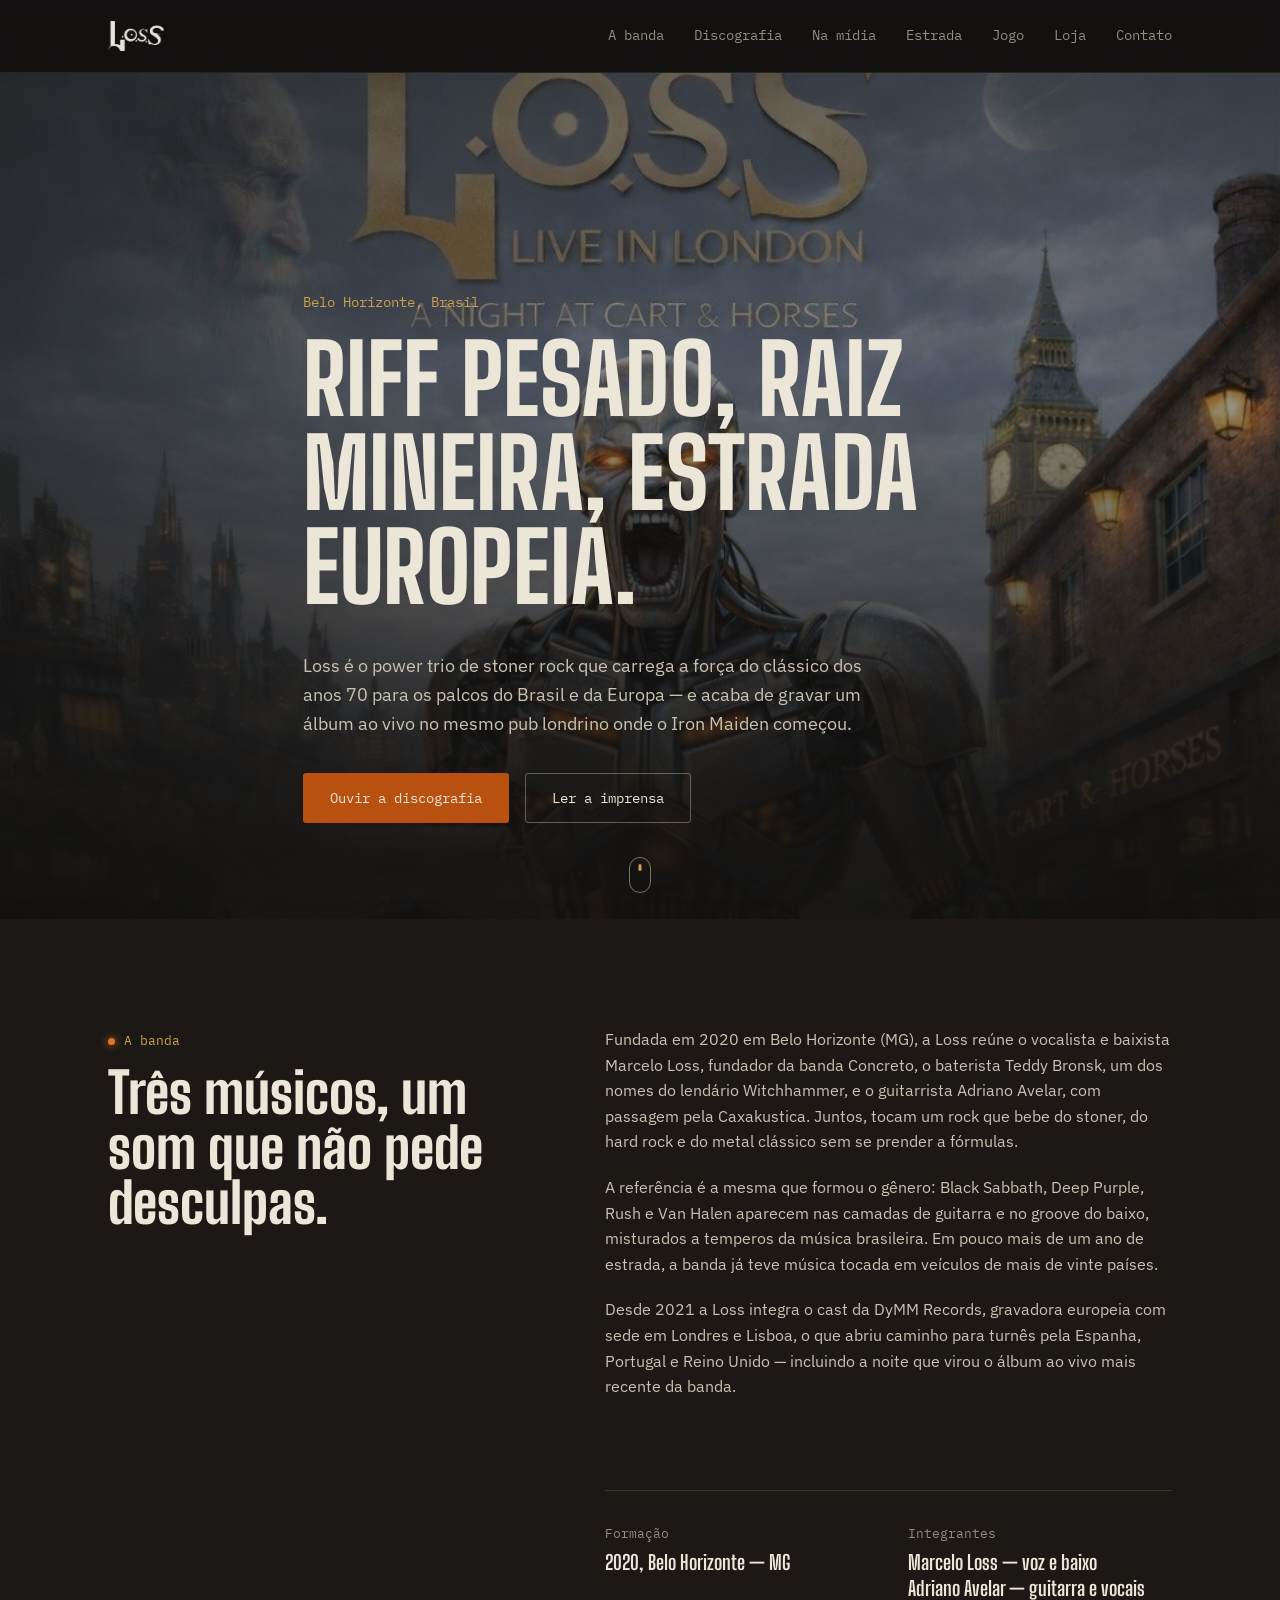
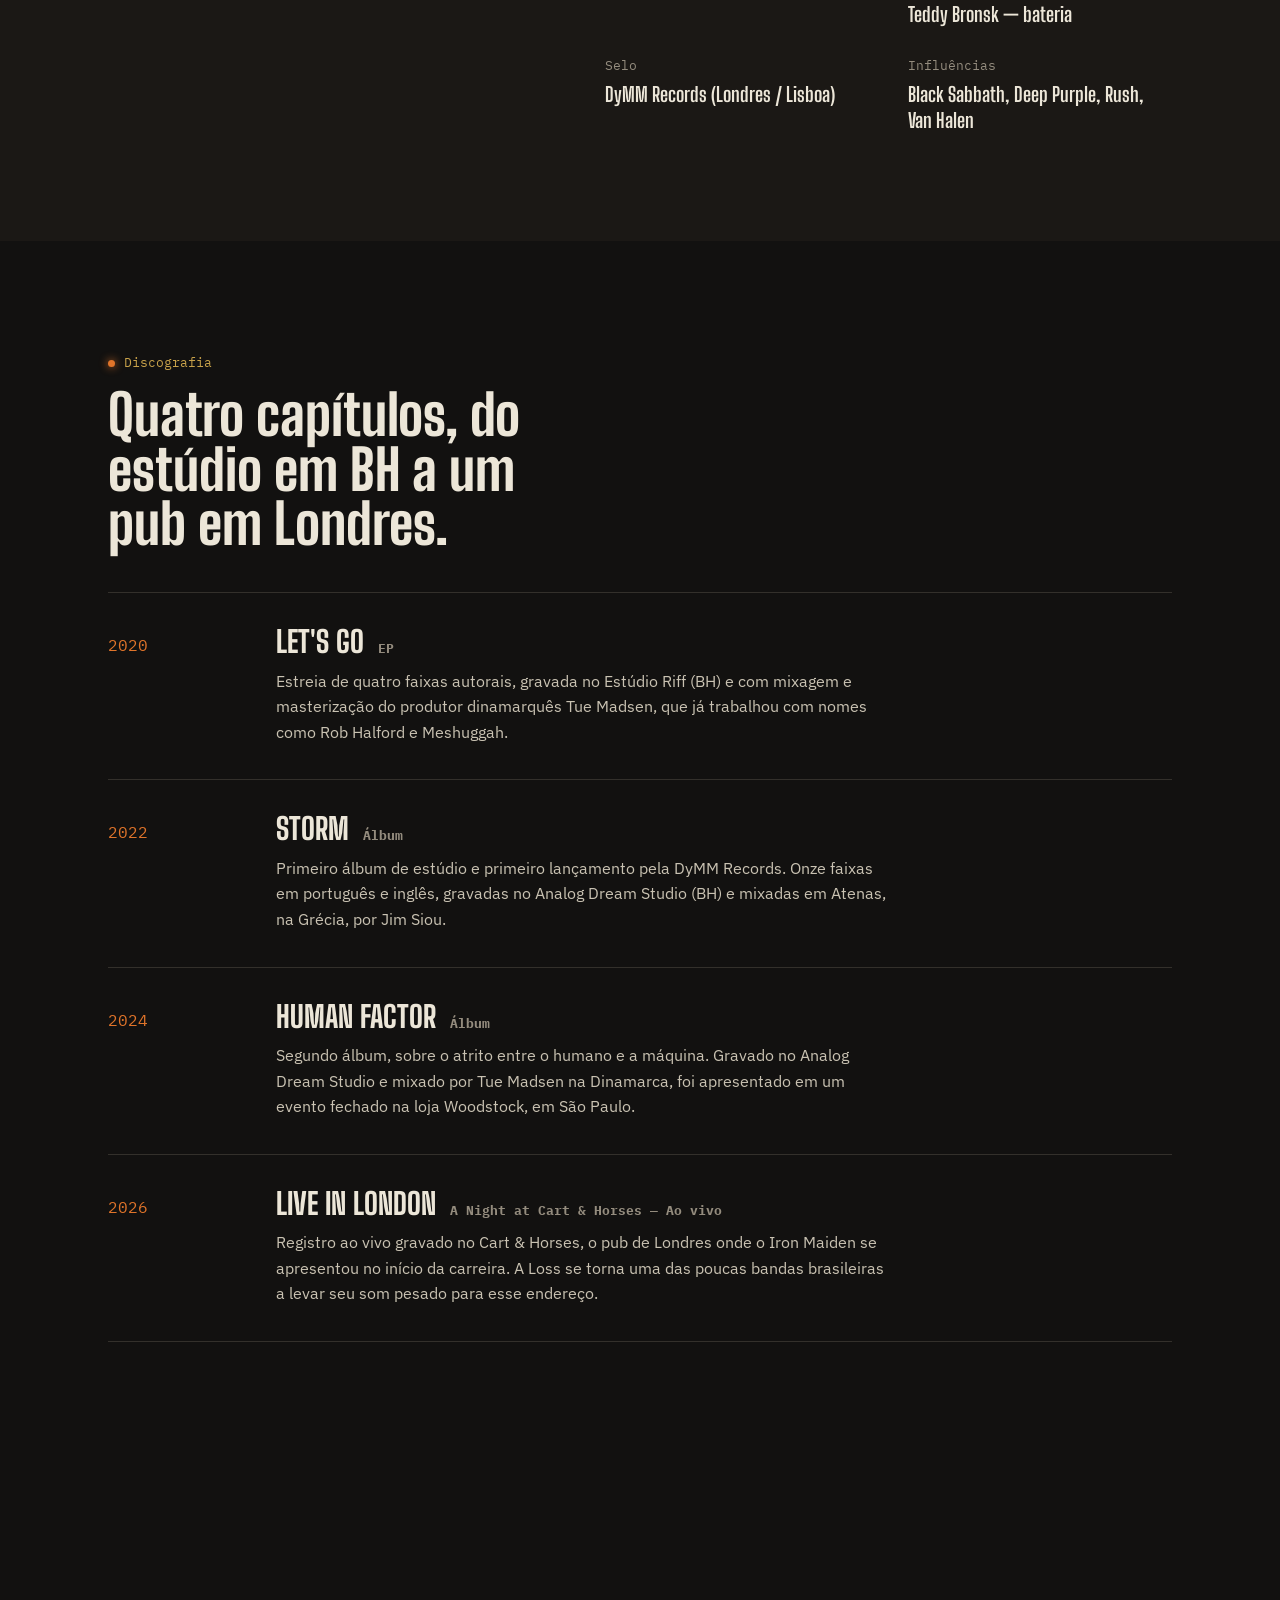
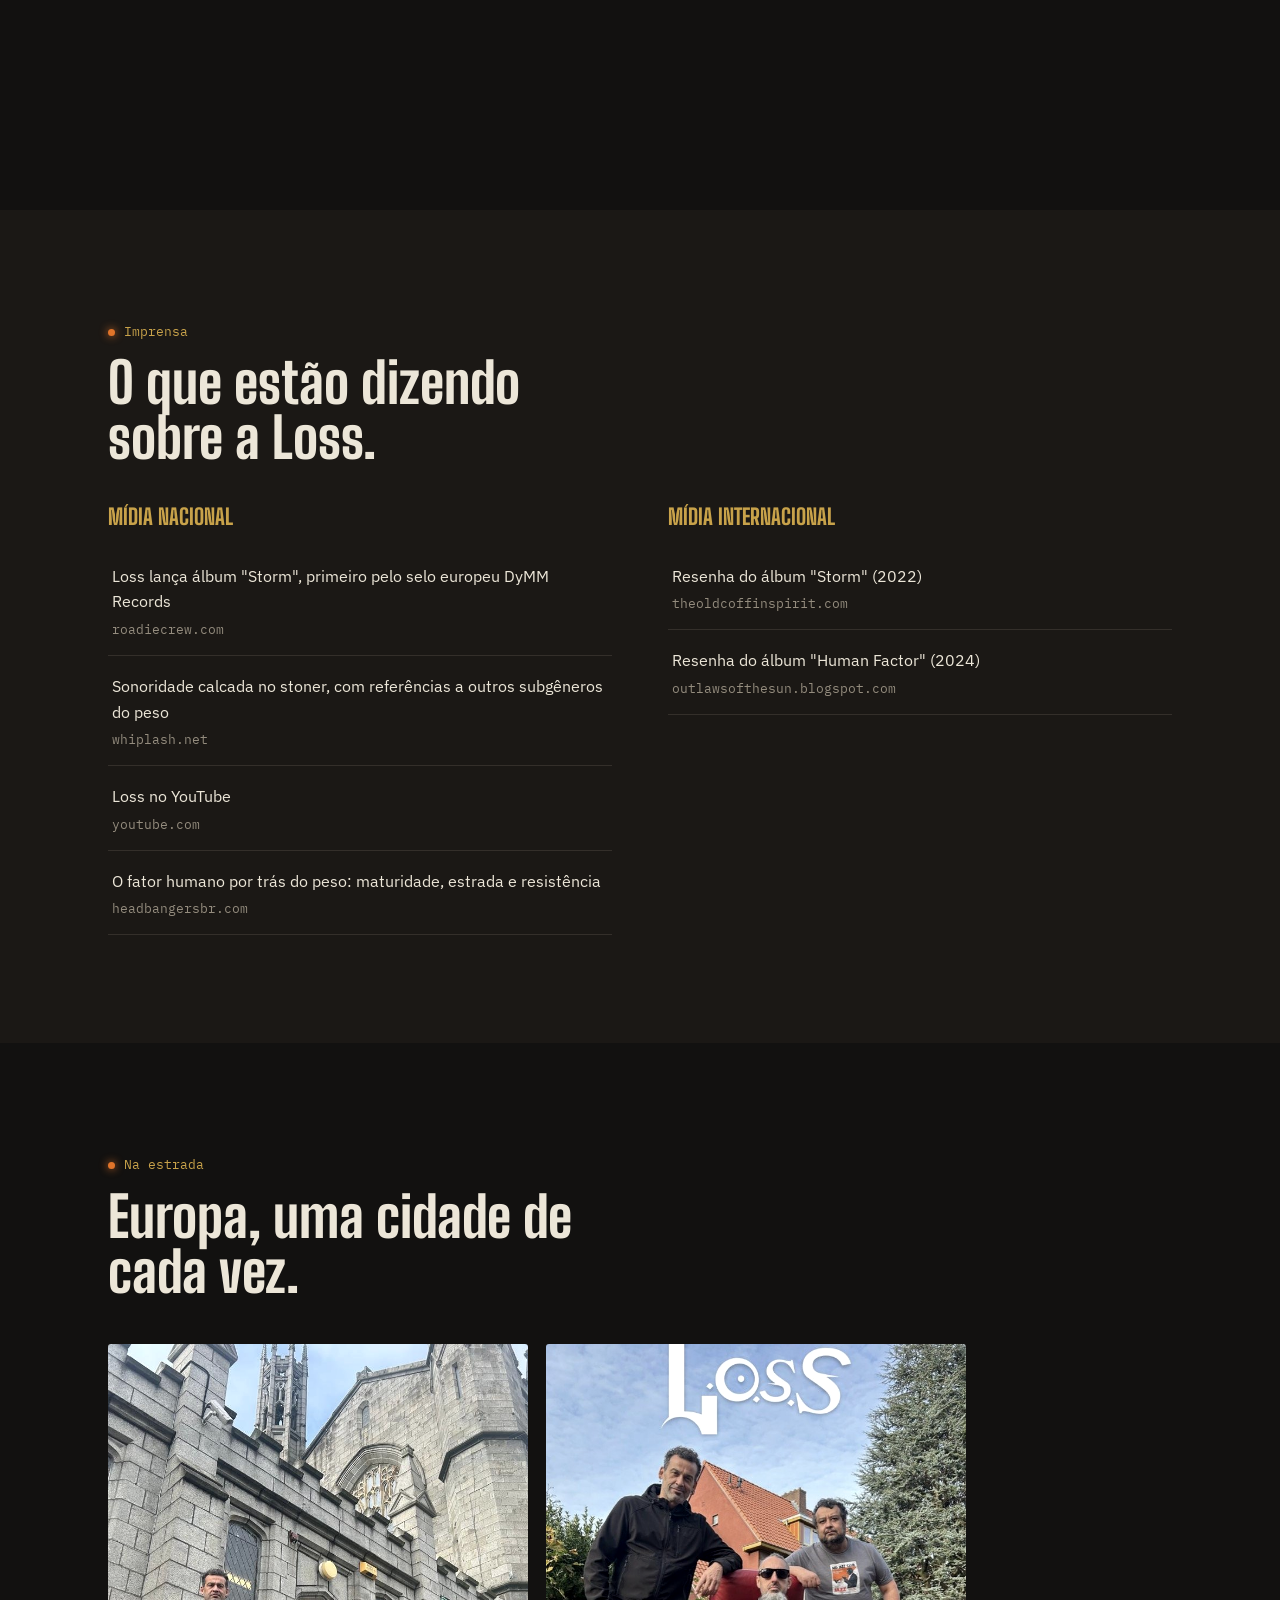
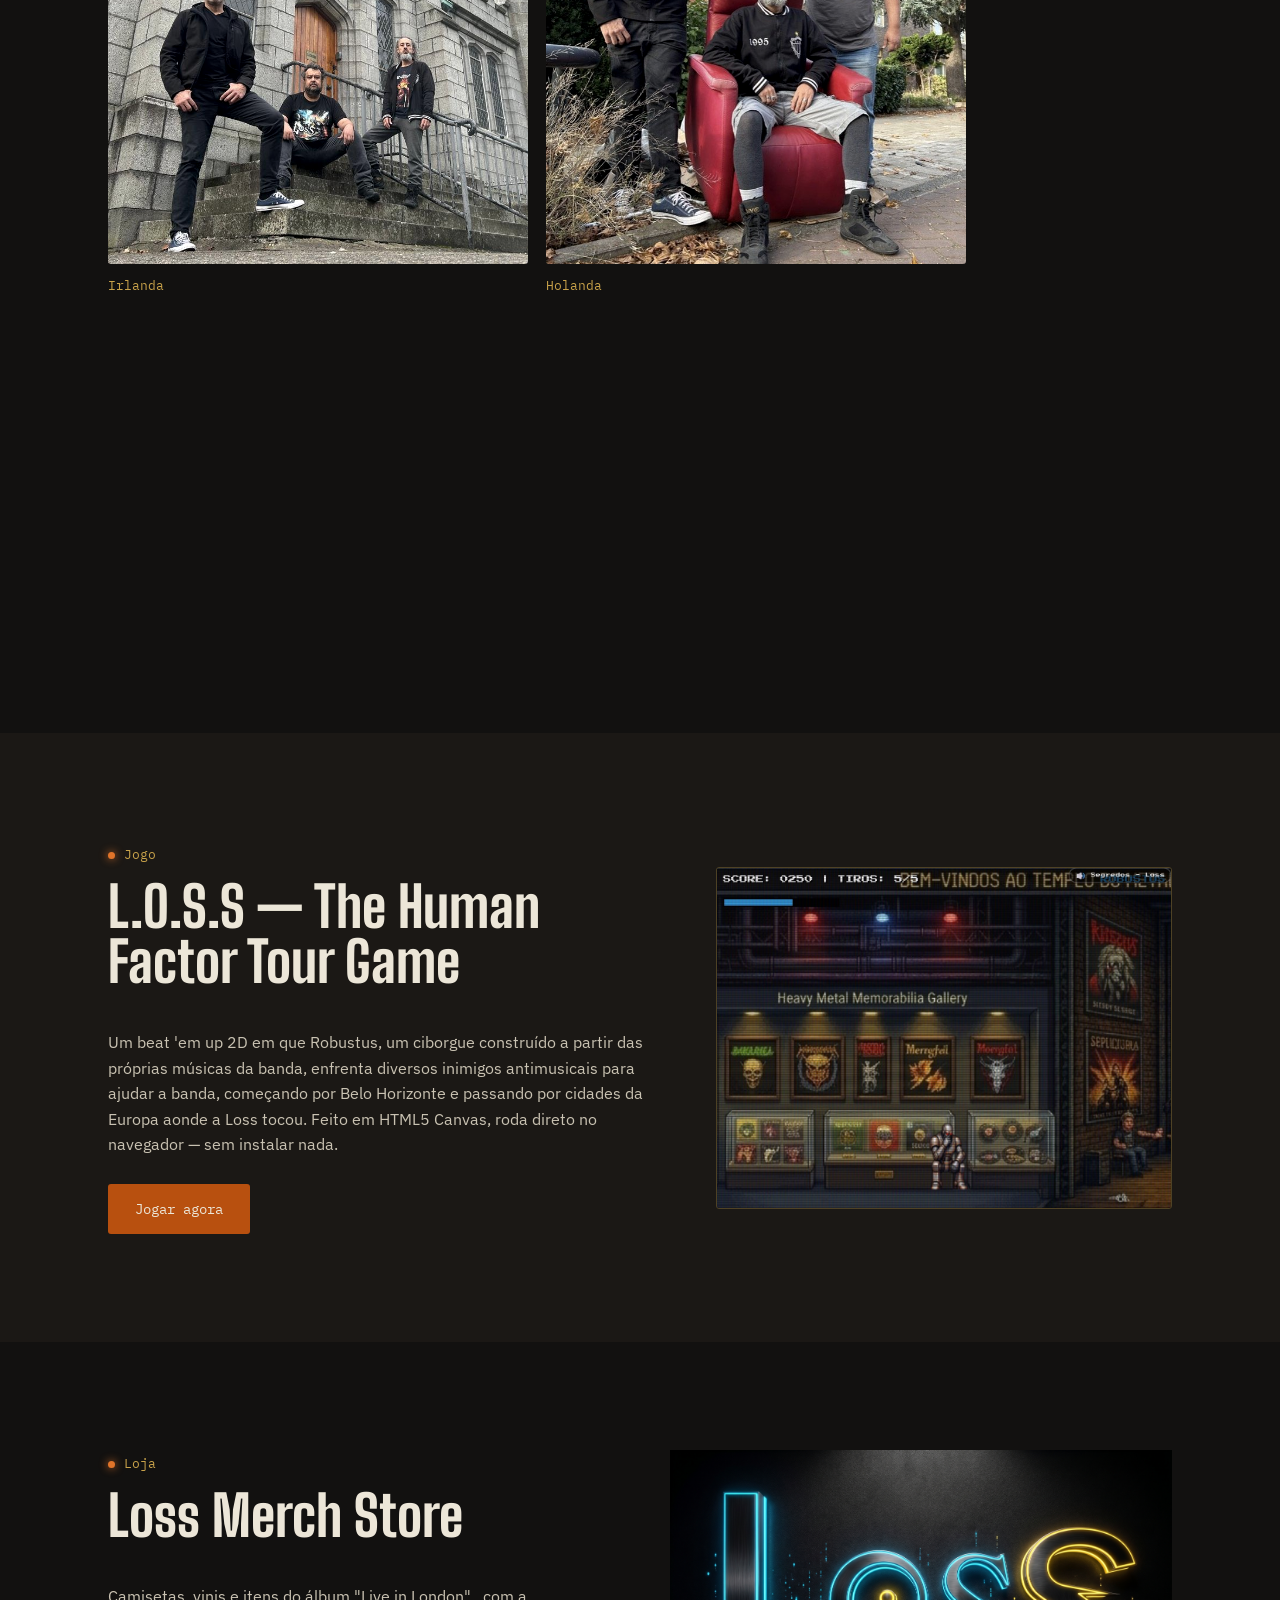
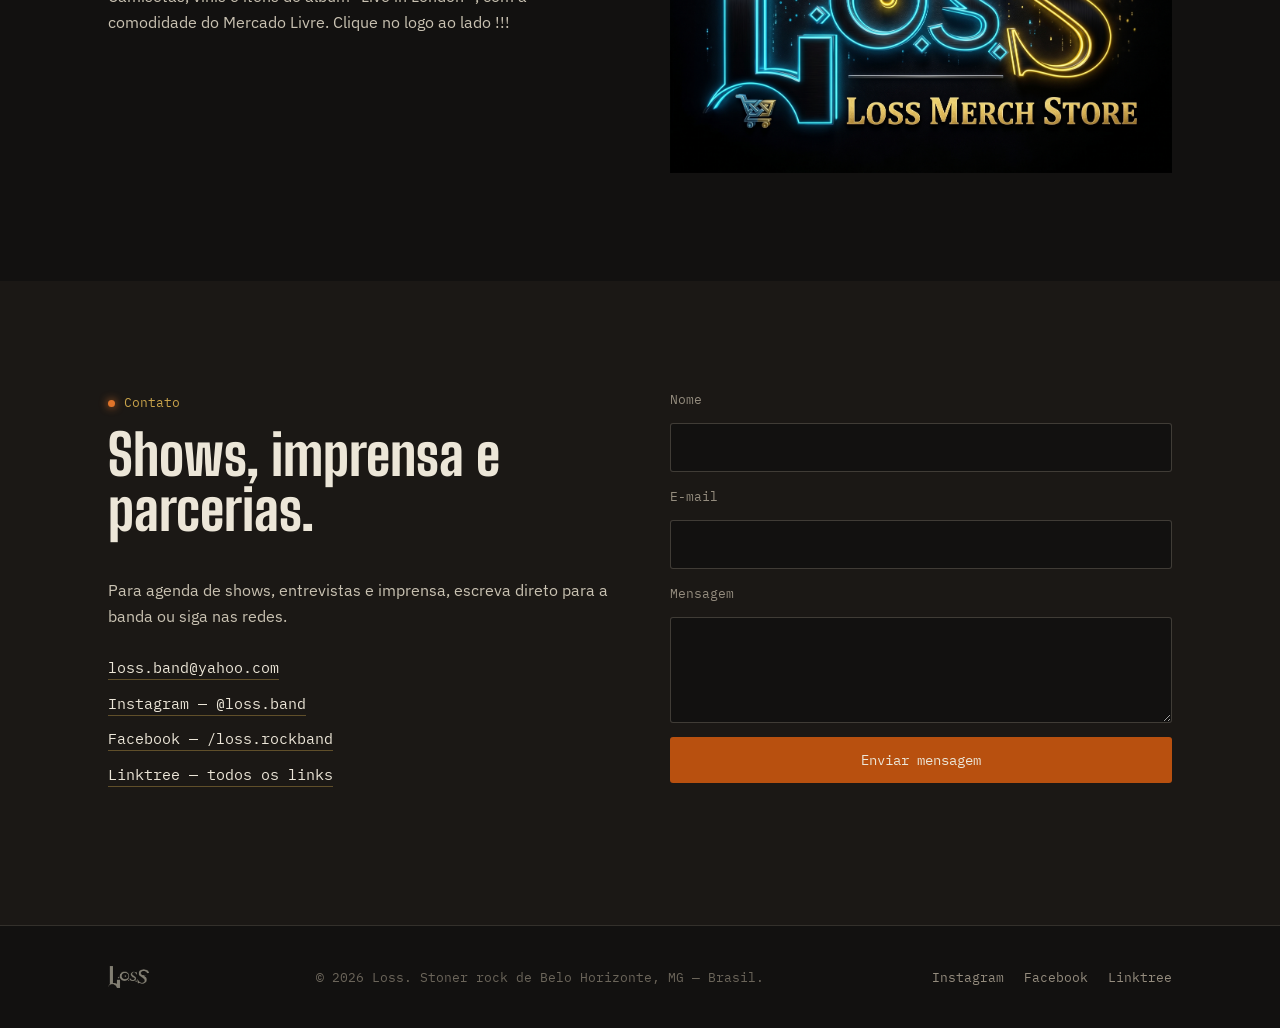
==== index.html @ f7bac3eb "Update index.html" ====
<!DOCTYPE html>
<html lang="pt-BR">
<head>
<meta charset="UTF-8">
<meta name="viewport" content="width=device-width, initial-scale=1.0">
<title>Loss — Stoner Rock de Belo Horizonte</title>
<meta name="description" content="Loss é um power trio de stoner rock de Belo Horizonte (MG), no cast da gravadora europeia DyMM Records. Conheça a banda, a discografia e a imprensa.">
<link rel="icon" href="images/logo-loss.png">
<link rel="preconnect" href="https://fonts.googleapis.com">
<link rel="preconnect" href="https://fonts.gstatic.com" crossorigin>
<link href="https://fonts.googleapis.com/css2?family=Big+Shoulders+Display:wght@600;700;800;900&family=IBM+Plex+Sans:wght@400;500;600&family=IBM+Plex+Mono:wght@500&display=swap" rel="stylesheet">
<link rel="stylesheet" href="css/style.css">
</head>
<body>

<div class="grain"></div>

<header class="site-header" id="top">
  <div class="wrap header-inner">
    <a href="#top" class="brand">
      <img src="images/logo-loss.png" alt="Loss" class="brand-mark">
    </a>
    <button class="nav-toggle" id="navToggle" aria-expanded="false" aria-controls="primaryNav" aria-label="Abrir menu">
      <span></span><span></span><span></span>
    </button>
    <nav class="primary-nav" id="primaryNav">
      <a href="#sobre">A banda</a>
      <a href="#discografia">Discografia</a>
      <a href="#midia">Na mídia</a>
      <a href="#fotos">Estrada</a>
      <a href="#jogo">Jogo</a>
      <a href="#loja">Loja</a>
      <a href="#contato">Contato</a>
    </nav>
  </div>
</header>

<main>

  <!-- HERO -->
  <section class="hero">
    <div class="hero-bg">
      <img src="images/capa-live-london.jpg" alt="Capa do álbum ao vivo Loss — Live in London, A Night at Cart &amp; Horses" loading="eager">
      <div class="hero-scrim"></div>
    </div>
    <div class="wrap hero-inner">
      <p class="hero-kicker">Belo Horizonte, Brasil </p>
      <h1 class="hero-title">Riff pesado, raiz mineira, estrada europeia.</h1>
      <p class="hero-lede">Loss é o power trio de stoner rock que carrega a força do clássico dos anos 70 para os palcos do Brasil e da Europa — e acaba de gravar um álbum ao vivo no mesmo pub londrino onde o Iron Maiden começou.</p>
      <div class="hero-actions">
        <a href="#discografia" class="btn btn-primary">Ouvir a discografia</a>
        <a href="#midia" class="btn btn-ghost">Ler a imprensa</a>
      </div>
    </div>
    <a href="#sobre" class="scroll-cue" aria-label="Rolar para a próxima seção">
      <span></span>
    </a>
  </section>

  <!-- SOBRE -->
  <section class="section sobre" id="sobre">
    <div class="wrap sobre-grid">
      <div class="sobre-heading">
        <span class="eyebrow">A banda</span>
        <h2>Três músicos, um som que não pede desculpas.</h2>
      </div>
      <div class="sobre-copy">
        <p>Fundada em 2020 em Belo Horizonte (MG), a Loss reúne o vocalista e baixista Marcelo Loss, fundador da banda Concreto, o baterista Teddy Bronsk, um dos nomes do lendário Witchhammer, e o guitarrista Adriano Avelar, com passagem pela Caxakustica. Juntos, tocam um rock que bebe do stoner, do hard rock e do metal clássico sem se prender a fórmulas.</p>
        <p>A referência é a mesma que formou o gênero: Black Sabbath, Deep Purple, Rush e Van Halen aparecem nas camadas de guitarra e no groove do baixo, misturados a temperos da música brasileira. Em pouco mais de um ano de estrada, a banda já teve música tocada em veículos de mais de vinte países.</p>
        <p>Desde 2021 a Loss integra o cast da DyMM Records, gravadora europeia com sede em Londres e Lisboa, o que abriu caminho para turnês pela Espanha, Portugal e Reino Unido — incluindo a noite que virou o álbum ao vivo mais recente da banda.</p>
      </div>
      <dl class="sobre-facts">
        <div>
          <dt>Formação</dt>
          <dd>2020, Belo Horizonte — MG</dd>
        </div>
        <div>
          <dt>Integrantes</dt>
          <dd>Marcelo Loss — voz e baixo<br>Adriano Avelar — guitarra e vocais<br>Teddy Bronsk — bateria</dd>
        </div>
        <div>
          <dt>Selo</dt>
          <dd>DyMM Records (Londres / Lisboa)</dd>
        </div>
        <div>
          <dt>Influências</dt>
          <dd>Black Sabbath, Deep Purple, Rush, Van Halen</dd>
        </div>
      </dl>
    </div>
  </section>

  <!-- DISCOGRAFIA -->
  <section class="section discografia" id="discografia">
    <div class="wrap">
      <span class="eyebrow">Discografia</span>
      <h2>Quatro capítulos, do estúdio em BH a um pub em Londres.</h2>

      <ol class="timeline">
        <li class="timeline-item">
          <div class="timeline-year">2020</div>
          <div class="timeline-body">
            <h3>Let's Go <span>EP</span></h3>
            <p>Estreia de quatro faixas autorais, gravada no Estúdio Riff (BH) e com mixagem e masterização do produtor dinamarquês Tue Madsen, que já trabalhou com nomes como Rob Halford e Meshuggah.</p>
          </div>
        </li>
        <li class="timeline-item">
          <div class="timeline-year">2022</div>
          <div class="timeline-body">
            <h3>Storm <span>Álbum</span></h3>
            <p>Primeiro álbum de estúdio e primeiro lançamento pela DyMM Records. Onze faixas em português e inglês, gravadas no Analog Dream Studio (BH) e mixadas em Atenas, na Grécia, por Jim Siou.</p>
          </div>
        </li>
        <li class="timeline-item">
          <div class="timeline-year">2024</div>
          <div class="timeline-body">
            <h3>Human Factor <span>Álbum</span></h3>
            <p>Segundo álbum, sobre o atrito entre o humano e a máquina. Gravado no Analog Dream Studio e mixado por Tue Madsen na Dinamarca, foi apresentado em um evento fechado na loja Woodstock, em São Paulo.</p>
          </div>
        </li>
        <li class="timeline-item">
          <div class="timeline-year">2026</div>
          <div class="timeline-body">
            <h3>Live in London <span>A Night at Cart &amp; Horses — Ao vivo</span></h3>
            <p>Registro ao vivo gravado no Cart &amp; Horses, o pub de Londres onde o Iron Maiden se apresentou no início da carreira. A Loss se torna uma das poucas bandas brasileiras a levar seu som pesado para esse endereço.</p>
          </div>
        </li>
      </ol>
      <iframe data-testid="embed-iframe" style="border-radius:12px" src="https://open.spotify.com/embed/artist/4vLe9mv8ulQuD9dA9IFySS?utm_source=generator&si=fca35d1669e7429e" width="100%" height="352" frameBorder="0" allowfullscreen="" allow="autoplay; clipboard-write; encrypted-media; fullscreen; picture-in-picture" loading="lazy"></iframe>
    </div>
  </section>

  <!-- NA MÍDIA -->
  <section class="section midia" id="midia">
    <div class="wrap">
      <span class="eyebrow">Imprensa</span>
      <h2>O que estão dizendo sobre a Loss.</h2>

      <div class="midia-columns">
        <div class="midia-col">
          <h3>Mídia nacional</h3>
          <ul class="link-list">
                        <li>
              <a href="https://roadiecrew.com/loss-lanca-album-storm-primeiro-pelo-selo-europeu-dymm-records/" target="_blank" rel="noopener">
                <span class="link-title">Loss lança álbum "Storm", primeiro pelo selo europeu DyMM Records</span>
                <span class="link-source">roadiecrew.com</span>
              </a>
            </li>
            <li>
              <a href="https://whiplash.net/materias/cds/367064-loss.html" target="_blank" rel="noopener">
                <span class="link-title">Sonoridade calcada no stoner, com referências a outros subgêneros do peso</span>
                <span class="link-source">whiplash.net</span>
              </a>
            </li>
            <li>
              <a href="https://www.youtube.com/watch?v=PR-uIpWb7AE" target="_blank" rel="noopener">
                <span class="link-title">Loss no YouTube</span>
                <span class="link-source">youtube.com</span>
              </a>
            </li>
            <li>
              <a href="https://headbangersbr.com/loss-o-fator-humano-por-tras-do-peso-maturidade-estrada-e-resistencia/" target="_blank" rel="noopener">
                <span class="link-title">O fator humano por trás do peso: maturidade, estrada e resistência</span>
                <span class="link-source">headbangersbr.com</span>
              </a>
            </li>
          </ul>
        </div>
        <div class="midia-col">
          <h3>Mídia internacional</h3>
          <ul class="link-list">
            <li>
              <a href="https://theoldcoffinspirit.com/loss-storm-2022/" target="_blank" rel="noopener">
                <span class="link-title">Resenha do álbum "Storm" (2022)</span>
                <span class="link-source">theoldcoffinspirit.com</span>
              </a>
            </li>
            <li>
              <a href="https://outlawsofthesun.blogspot.com/2024/08/human-factor-loss-album-review.html" target="_blank" rel="noopener">
                <span class="link-title">Resenha do álbum "Human Factor" (2024)</span>
                <span class="link-source">outlawsofthesun.blogspot.com</span>
              </a>
            </li>
          </ul>
        </div>
      </div>
    </div>
  </section>

  <!-- ESTRADA / FOTOS -->
  <section class="section estrada" id="fotos">
    <div class="wrap">
      <span class="eyebrow">Na estrada</span>
      <h2>Europa, uma cidade de cada vez.</h2>
    </div>
    <div class="estrada-strip">
      <figure>
        <img src="images/foto-igreja-irlanda.jpg" alt="Marcelo Loss, Adriano Avelar e Teddy Bronsk na frente de uma igreja histórica na Irlanda" loading="lazy">
        <figcaption>Irlanda</figcaption>
      </figure>
      <figure>
        <img src="images/foto-sofa-holanda.jpg" alt="A banda Loss ao lado de um sofá vermelho encontrado numa calçada na Holanda" loading="lazy">
        <figcaption>Holanda</figcaption>
      </figure>
    </div>
  <div class="video-container">
    <iframe width="560" height="315" src="https://www.youtube.com/embed/JfxEi8qnJWQ?si=ATL8EQDXcjtNqgWi" title="YouTube video player" frameborder="0" allow="accelerometer; autoplay; clipboard-write; encrypted-media; gyroscope; picture-in-picture; web-share" referrerpolicy="strict-origin-when-cross-origin" allowfullscreen></iframe>
<iframe width="560" height="315" src="https://www.youtube.com/embed/Nd2WCK97MN8?si=gP9R9loCOgRRcEzF" title="YouTube video player" frameborder="0" allow="accelerometer; autoplay; clipboard-write; encrypted-media; gyroscope; picture-in-picture; web-share" referrerpolicy="strict-origin-when-cross-origin" allowfullscreen></iframe>
  </div>
  </section>

  <!-- JOGO -->
  <section class="section jogo" id="jogo">
    <div class="wrap jogo-grid">
      <div>
        <span class="eyebrow">Jogo</span>
        <h2>L.O.S.S — The Human Factor Tour Game</h2>
        <p>Um beat 'em up 2D em que Robustus, um ciborgue construído a partir das próprias músicas da banda, enfrenta diversos inimigos antimusicais para ajudar a banda, começando por Belo Horizonte e passando por cidades da Europa aonde a Loss tocou. Feito em HTML5 Canvas, roda direto no navegador — sem instalar nada.</p>
        <a href="game/index.html" class="btn btn-primary">Jogar agora</a>
      </div>
      <img src="images/snap game.jpg" alt="Cena do jogo L.O.S.S — The Human Factor Tour, com Robustus na galeria de memorabília heavy metal" class="jogo-photo">
    </div>
  </section>

  <!-- LOJA -->
  <section class="section loja" id="loja">
    <div class="wrap loja-grid">
      <div>
        <span class="eyebrow">Loja</span>
        <h2>Loss Merch Store</h2>
        <p>Camisetas, vinis e itens do álbum "Live in London" , com a comodidade do Mercado Livre. Clique no logo ao lado !!!</p>
      </div>
      <a href="https://www.mercadolivre.com.br/pagina/tj8gq839#from=share_eshop" target="_blank" class="btn-loss-store">
        <!-- Referência da imagem. Certifique-se de que a imagem esteja na mesma pasta ou ajuste o caminho -->
        <img src="Loss Merch.jpg" alt="Logo Loss">
        </a>
    </div>
  </section>


  <!-- CONTATO -->
  <section class="section contato" id="contato">
    <div class="wrap contato-grid">
      <div>
        <span class="eyebrow">Contato</span>
        <h2>Shows, imprensa e parcerias.</h2>
        <p>Para agenda de shows, entrevistas e imprensa, escreva direto para a banda ou siga nas redes.</p>
        <ul class="contato-list">
          <li><a href="mailto:loss.band@yahoo.com">loss.band@yahoo.com</a></li>
          <li><a href="https://www.instagram.com/loss.band" target="_blank" rel="noopener">Instagram — @loss.band</a></li>
          <li><a href="https://www.facebook.com/loss.rockband" target="_blank" rel="noopener">Facebook — /loss.rockband</a></li>
          <li><a href="https://linktr.ee/Lossband" target="_blank" rel="noopener">Linktree — todos os links</a></li>
        </ul>
      </div>
      <form class="contato-form" id="contatoForm">
        <label for="nome">Nome</label>
        <input type="text" id="nome" name="nome" required>

        <label for="email">E-mail</label>
        <input type="email" id="email" name="email" required>

        <label for="mensagem">Mensagem</label>
        <textarea id="mensagem" name="mensagem" rows="4" required></textarea>

        <button type="submit" class="btn btn-primary">Enviar mensagem</button>
        <p class="contato-note" id="contatoNote" role="status" aria-live="polite"></p>
      </form>
    </div>
  </section>

</main>

<footer class="site-footer">
  <div class="wrap footer-inner">
    <img src="images/logo-loss.png" alt="Loss" class="footer-mark">
    <p>&copy; <span id="year"></span> Loss. Stoner rock de Belo Horizonte, MG — Brasil.</p>
    <div class="footer-social">
      <a href="https://www.instagram.com/loss.band" target="_blank" rel="noopener">Instagram</a>
      <a href="https://www.facebook.com/loss.rockband" target="_blank" rel="noopener">Facebook</a>
      <a href="https://linktr.ee/Lossband" target="_blank" rel="noopener">Linktree</a>
    </div>
  </div>
</footer>

<script src="js/script.js"></script>
</body>
</html>
---- css/style.css ----
/* ==========================================================================
   Loss — landing page
   Paleta: preto carvão + aço + latão/âmbar (metal industrial + stoner rock)
   Tipografia: Big Shoulders Display (títulos, condensada, corte industrial)
               IBM Plex Sans (texto)  /  IBM Plex Mono (rótulos)
   ========================================================================== */

:root {
  --black:      #121110;
  --charcoal:   #1b1815;
  --charcoal-2: #221e19;
  --stone:      #948c7e;
  --stone-dim:  #6b655a;
  --bone:       #ece6d8;
  --bone-dim:   #c9c2b2;
  --ember:      #b8500f;
  --ember-hi:   #e0742a;
  --brass:      #c8a24a;

  --font-display: "Big Shoulders Display", sans-serif;
  --font-body: "IBM Plex Sans", -apple-system, BlinkMacSystemFont, sans-serif;
  --font-mono: "IBM Plex Mono", "SFMono-Regular", monospace;

  --wrap: 1120px;
  --radius: 3px;
}

* { box-sizing: border-box; }

html {
  scroll-behavior: smooth;
}

@media (prefers-reduced-motion: reduce) {
  html { scroll-behavior: auto; }
  * { animation-duration: 0.001ms !important; animation-iteration-count: 1 !important; transition-duration: 0.001ms !important; }
}

body {
  margin: 0;
  background: var(--black);
  color: var(--bone);
  font-family: var(--font-body);
  font-size: 16px;
  line-height: 1.6;
  -webkit-font-smoothing: antialiased;
}

img { max-width: 100%; display: block; }

a { color: inherit; }

.sr-only {
  position: absolute;
  width: 1px; height: 1px;
  padding: 0; margin: -1px;
  overflow: hidden;
  clip: rect(0,0,0,0);
  white-space: nowrap;
  border: 0;
}

:focus-visible {
  outline: 2px solid var(--ember-hi);
  outline-offset: 3px;
}

.wrap {
  max-width: var(--wrap);
  margin: 0 auto;
  padding: 0 28px;
}

/* faint film-grain texture over everything, fixed */
.grain {
  position: fixed;
  inset: 0;
  pointer-events: none;
  z-index: 999;
  opacity: 0.035;
  mix-blend-mode: overlay;
  background-image: url("data:image/svg+xml,%3Csvg xmlns='http://www.w3.org/2000/svg' width='160' height='160'%3E%3Cfilter id='n'%3E%3CfeTurbulence type='fractalNoise' baseFrequency='0.9' numOctaves='2' stitchTiles='stitch'/%3E%3C/filter%3E%3Crect width='100%25' height='100%25' filter='url(%23n)'/%3E%3C/svg%3E");
}

.eyebrow {
  display: inline-flex;
  align-items: center;
  gap: 9px;
  font-family: var(--font-mono);
  font-size: 13px;
  color: var(--brass);
  margin-bottom: 14px;
}
.eyebrow::before {
  content: "";
  width: 7px; height: 7px;
  border-radius: 50%;
  background: var(--ember-hi);
  box-shadow: 0 0 8px var(--ember-hi);
}

h1, h2, h3 {
  font-family: var(--font-display);
  font-weight: 800;
  line-height: 0.98;
  margin: 0 0 0.4em;
  color: var(--bone);
}

.section h2 {
  font-size: clamp(34px, 5.2vw, 56px);
  max-width: 18ch;
  margin-bottom: 40px;
}

.section p { color: var(--bone-dim); max-width: 62ch; }

/* ---------- header ---------- */

.site-header {
  position: sticky;
  top: 0;
  z-index: 100;
  background: rgba(18, 17, 16, 0.82);
  backdrop-filter: blur(10px);
  border-bottom: 1px solid rgba(200, 162, 74, 0.14);
}

.header-inner {
  display: flex;
  align-items: center;
  justify-content: space-between;
  height: 72px;
}

.brand-mark {
  height: 30px;
  width: auto;
  filter: brightness(0) saturate(100%) invert(94%) sepia(6%) saturate(238%) hue-rotate(357deg) brightness(97%) contrast(92%);
}

.primary-nav {
  display: flex;
  gap: 30px;
}

.primary-nav a {
  font-family: var(--font-mono);
  font-size: 13.5px;
  text-decoration: none;
  color: var(--stone);
  transition: color 0.2s ease;
  position: relative;
}
.primary-nav a:hover { color: var(--brass); }

.nav-toggle {
  display: none;
  flex-direction: column;
  justify-content: center;
  gap: 5px;
  width: 36px; height: 36px;
  background: none;
  border: 0;
  cursor: pointer;
  padding: 0;
}
.nav-toggle span {
  height: 2px;
  width: 100%;
  background: var(--bone);
}

/* ---------- buttons ---------- */

.btn {
  display: inline-block;
  font-family: var(--font-mono);
  font-size: 14px;
  padding: 13px 26px;
  border-radius: var(--radius);
  text-decoration: none;
  border: 1px solid transparent;
  cursor: pointer;
  transition: transform 0.15s ease, background 0.2s ease, border-color 0.2s ease;
}
.btn:hover { transform: translateY(-1px); }

.btn-primary {
  background: var(--ember);
  color: var(--bone);
}
.btn-primary:hover { background: var(--ember-hi); }

.btn-ghost {
  background: transparent;
  color: var(--bone);
  border-color: rgba(236, 230, 216, 0.35);
}
.btn-ghost:hover { border-color: var(--brass); color: var(--brass); }

/* ---------- hero ---------- */

.hero {
  position: relative;
  min-height: 94vh;
  display: flex;
  align-items: flex-end;
  overflow: hidden;
}

.hero-bg {
  position: absolute;
  inset: 0;
  z-index: 0;
}
.hero-bg img {
  width: 100%;
  height: 100%;
  object-fit: cover;
  object-position: 50% 22%;
}
.hero-scrim {
  position: absolute;
  inset: 0;
  background:
    linear-gradient(180deg, rgba(18,17,16,0.55) 0%, rgba(18,17,16,0.35) 35%, rgba(18,17,16,0.94) 92%),
    linear-gradient(90deg, rgba(18,17,16,0.55) 0%, rgba(18,17,16,0.1) 45%);
}

.hero-inner {
  position: relative;
  z-index: 1;
  padding-bottom: 96px;
  padding-top: 120px;
}

.hero-kicker {
  font-family: var(--font-mono);
  font-size: 13.5px;
  color: var(--brass);
  margin: 0 0 18px;
}

.hero-title {
  font-size: clamp(42px, 8vw, 96px);
  max-width: 15ch;
  text-transform: uppercase;
  letter-spacing: 0.2px;
}

.hero-lede {
  color: var(--bone-dim);
  font-size: 18px;
  max-width: 52ch;
  margin: 20px 0 34px;
}

.hero-actions {
  display: flex;
  gap: 16px;
  flex-wrap: wrap;
}

.scroll-cue {
  position: absolute;
  bottom: 26px;
  left: 50%;
  transform: translateX(-50%);
  z-index: 1;
  width: 22px; height: 36px;
  border: 1px solid rgba(236, 230, 216, 0.45);
  border-radius: 12px;
}
.scroll-cue span {
  position: absolute;
  top: 6px; left: 50%;
  width: 3px; height: 7px;
  background: var(--brass);
  border-radius: 2px;
  transform: translateX(-50%);
  animation: cue 1.8s ease-in-out infinite;
}
@keyframes cue {
  0% { opacity: 1; top: 6px; }
  70% { opacity: 0; top: 18px; }
  100% { opacity: 0; top: 18px; }
}

/* ---------- generic section ---------- */

.section {
  padding: 108px 0;
}
.section:nth-of-type(odd) { background: var(--black); }
.section:nth-of-type(even) { background: var(--charcoal); }

/* ---------- sobre ---------- */

.sobre-grid {
  display: grid;
  grid-template-columns: 1fr 1.3fr;
  gap: 60px;
}

.sobre-heading h2 { position: sticky; top: 110px; }

.sobre-copy p { margin: 0 0 20px; }

.sobre-facts {
  grid-column: 2;
  margin: 10px 0 0;
  padding-top: 32px;
  border-top: 1px solid rgba(148, 140, 126, 0.25);
  display: grid;
  grid-template-columns: repeat(2, 1fr);
  gap: 28px 40px;
}
.sobre-facts dt {
  font-family: var(--font-mono);
  font-size: 12.5px;
  color: var(--stone);
  margin-bottom: 6px;
}
.sobre-facts dd {
  margin: 0;
  font-family: var(--font-display);
  font-weight: 700;
  font-size: 20px;
  line-height: 1.3;
  color: var(--bone);
}

/* ---------- discografia / timeline ---------- */

.timeline {
  list-style: none;
  margin: 0;
  padding: 0;
  border-top: 1px solid rgba(148, 140, 126, 0.25);
}

.timeline-item {
  display: grid;
  grid-template-columns: 140px 1fr;
  gap: 28px;
  padding: 34px 0;
  border-bottom: 1px solid rgba(148, 140, 126, 0.25);
}

.timeline-year {
  font-family: var(--font-mono);
  font-size: 16px;
  color: var(--ember-hi);
  padding-top: 6px;
}

.timeline-body h3 {
  font-size: 30px;
  text-transform: uppercase;
  display: flex;
  align-items: baseline;
  gap: 14px;
  flex-wrap: wrap;
}
.timeline-body h3 span {
  font-family: var(--font-mono);
  font-size: 13px;
  text-transform: none;
  color: var(--stone);
  letter-spacing: 0;
}
.timeline-body p {
  margin: 10px 0 0;
}

/* ---------- na midia ---------- */

.midia-columns {
  display: grid;
  grid-template-columns: 1fr 1fr;
  gap: 56px;
}

.midia-col h3 {
  font-size: 22px;
  text-transform: uppercase;
  color: var(--brass);
  margin-bottom: 20px;
}

.link-list {
  list-style: none;
  margin: 0;
  padding: 0;
}

.link-list li + li { margin-top: 2px; }

.link-list a {
  display: flex;
  flex-direction: column;
  gap: 4px;
  text-decoration: none;
  padding: 16px 4px;
  border-bottom: 1px solid rgba(148, 140, 126, 0.2);
  transition: padding-left 0.2s ease, border-color 0.2s ease;
}
.link-list a:hover {
  padding-left: 12px;
  border-color: var(--ember-hi);
}
.link-title {
  font-size: 16px;
  color: var(--bone);
}
.link-source {
  font-family: var(--font-mono);
  font-size: 12.5px;
  color: var(--stone);
}

/* ---------- estrada / fotos ---------- */

.estrada .wrap { margin-bottom: 44px; }

.estrada-strip {
  display: flex;
  gap: 18px;
  padding: 0 28px 6px;
  max-width: var(--wrap);
  margin: 0 auto;
  overflow-x: auto;
  scroll-snap-type: x proximity;
}
.estrada-strip figure {
  margin: 0;
  flex: 0 0 auto;
  width: min(70vw, 420px);
  scroll-snap-align: start;
  position: relative;
}
.estrada-strip img {
  width: 100%;
  height: 520px;
  object-fit: cover;
  border-radius: var(--radius);
  filter: grayscale(0.15) contrast(1.05);
}
.estrada-strip figcaption {
  font-family: var(--font-mono);
  font-size: 13px;
  color: var(--brass);
  margin-top: 12px;
}

/* ---------- jogo ---------- */

.jogo-grid {
  display: grid;
  grid-template-columns: 1.2fr 1fr;
  gap: 60px;
  align-items: center;
}
.jogo-grid .btn { margin-top: 10px; }

.jogo-card {
  border: 1px solid rgba(200, 162, 74, 0.3);
  border-radius: var(--radius);
  padding: 48px 28px;
  display: flex;
  flex-direction: column;
  align-items: center;
  gap: 14px;
  text-align: center;
  background: linear-gradient(180deg, rgba(184, 80, 15, 0.08), transparent 60%);
}
.jogo-card-label {
  font-family: var(--font-display);
  font-weight: 800;
  font-size: 26px;
  text-transform: uppercase;
  color: var(--bone);
}
.jogo-card-vs {
  font-family: var(--font-mono);
  font-size: 13px;
  color: var(--ember-hi);
}

.jogo-photo {
  width: 100%;
  aspect-ratio: 4 / 3;
  object-fit: cover;
  border-radius: var(--radius);
  border: 1px solid rgba(200, 162, 74, 0.3);
}

/* ---------- loja ---------- */

.loja-grid {
  display: grid;
  grid-template-columns: 1fr 1fr;
  gap: 60px;
  align-items: start;
}

.loja-form, .contato-form {
  display: flex;
  flex-direction: column;
  gap: 14px;
}

.loja-form input,
.contato-form input,
.contato-form textarea {
  background: var(--black);
  border: 1px solid rgba(148, 140, 126, 0.35);
  color: var(--bone);
  font-family: var(--font-body);
  font-size: 15px;
  padding: 14px 16px;
  border-radius: var(--radius);
  resize: vertical;
}
.loja-form input:focus,
.contato-form input:focus,
.contato-form textarea:focus {
  border-color: var(--ember-hi);
}

.loja-form { flex-direction: row; flex-wrap: wrap; }
.loja-form input { flex: 1 1 240px; }
.loja-note, .contato-note {
  font-family: var(--font-mono);
  font-size: 13px;
  color: var(--brass);
  width: 100%;
  min-height: 1.2em;
  margin: 4px 0 0;
}

.contato-form label {
  font-family: var(--font-mono);
  font-size: 12.5px;
  color: var(--stone);
}

/* ---------- contato ---------- */

.contato-grid {
  display: grid;
  grid-template-columns: 1fr 1fr;
  gap: 60px;
}

.contato-list {
  list-style: none;
  margin: 26px 0 0;
  padding: 0;
}
.contato-list li + li { margin-top: 10px; }
.contato-list a {
  text-decoration: none;
  font-family: var(--font-mono);
  font-size: 15px;
  color: var(--bone);
  border-bottom: 1px solid rgba(200, 162, 74, 0.4);
  padding-bottom: 2px;
}
.contato-list a:hover { color: var(--brass); }

/* ---------- footer ---------- */

.site-footer {
  border-top: 1px solid rgba(148, 140, 126, 0.25);
  padding: 40px 0;
}
.footer-inner {
  display: flex;
  align-items: center;
  gap: 24px;
  flex-wrap: wrap;
  justify-content: space-between;
}
.footer-mark {
  height: 22px;
  width: auto;
  filter: brightness(0) saturate(100%) invert(60%) sepia(8%) saturate(400%) hue-rotate(10deg);
  opacity: 0.8;
}
.footer-inner p {
  font-family: var(--font-mono);
  font-size: 12.5px;
  color: var(--stone-dim);
  margin: 0;
}
.footer-social {
  display: flex;
  gap: 20px;
}
.footer-social a {
  font-family: var(--font-mono);
  font-size: 12.5px;
  color: var(--stone);
  text-decoration: none;
}
.footer-social a:hover { color: var(--brass); }

/* ==========================================================================
   Responsive
   ========================================================================== */

@media (max-width: 900px) {
  .sobre-grid, .loja-grid, .contato-grid, .jogo-grid {
    grid-template-columns: 1fr;
    gap: 32px;
  }
  .sobre-facts { grid-column: 1; grid-template-columns: 1fr 1fr; }
  .sobre-heading h2 { position: static; }
  .midia-columns { grid-template-columns: 1fr; gap: 40px; }
  .section { padding: 76px 0; }
}

@media (max-width: 720px) {
  .primary-nav {
    position: absolute;
    top: 72px; left: 0; right: 0;
    background: var(--black);
    border-bottom: 1px solid rgba(200, 162, 74, 0.14);
    flex-direction: column;
    gap: 0;
    max-height: 0;
    overflow: hidden;
    transition: max-height 0.25s ease;
  }
  .primary-nav.open { max-height: 360px; }
  .primary-nav a {
    padding: 16px 28px;
    border-bottom: 1px solid rgba(148, 140, 126, 0.15);
  }
  .nav-toggle { display: flex; }
  .hero-inner { padding-top: 100px; padding-bottom: 72px; }
  .timeline-item { grid-template-columns: 1fr; gap: 6px; }
  .sobre-facts { grid-template-columns: 1fr; }
  .estrada-strip img { height: 400px; }
}
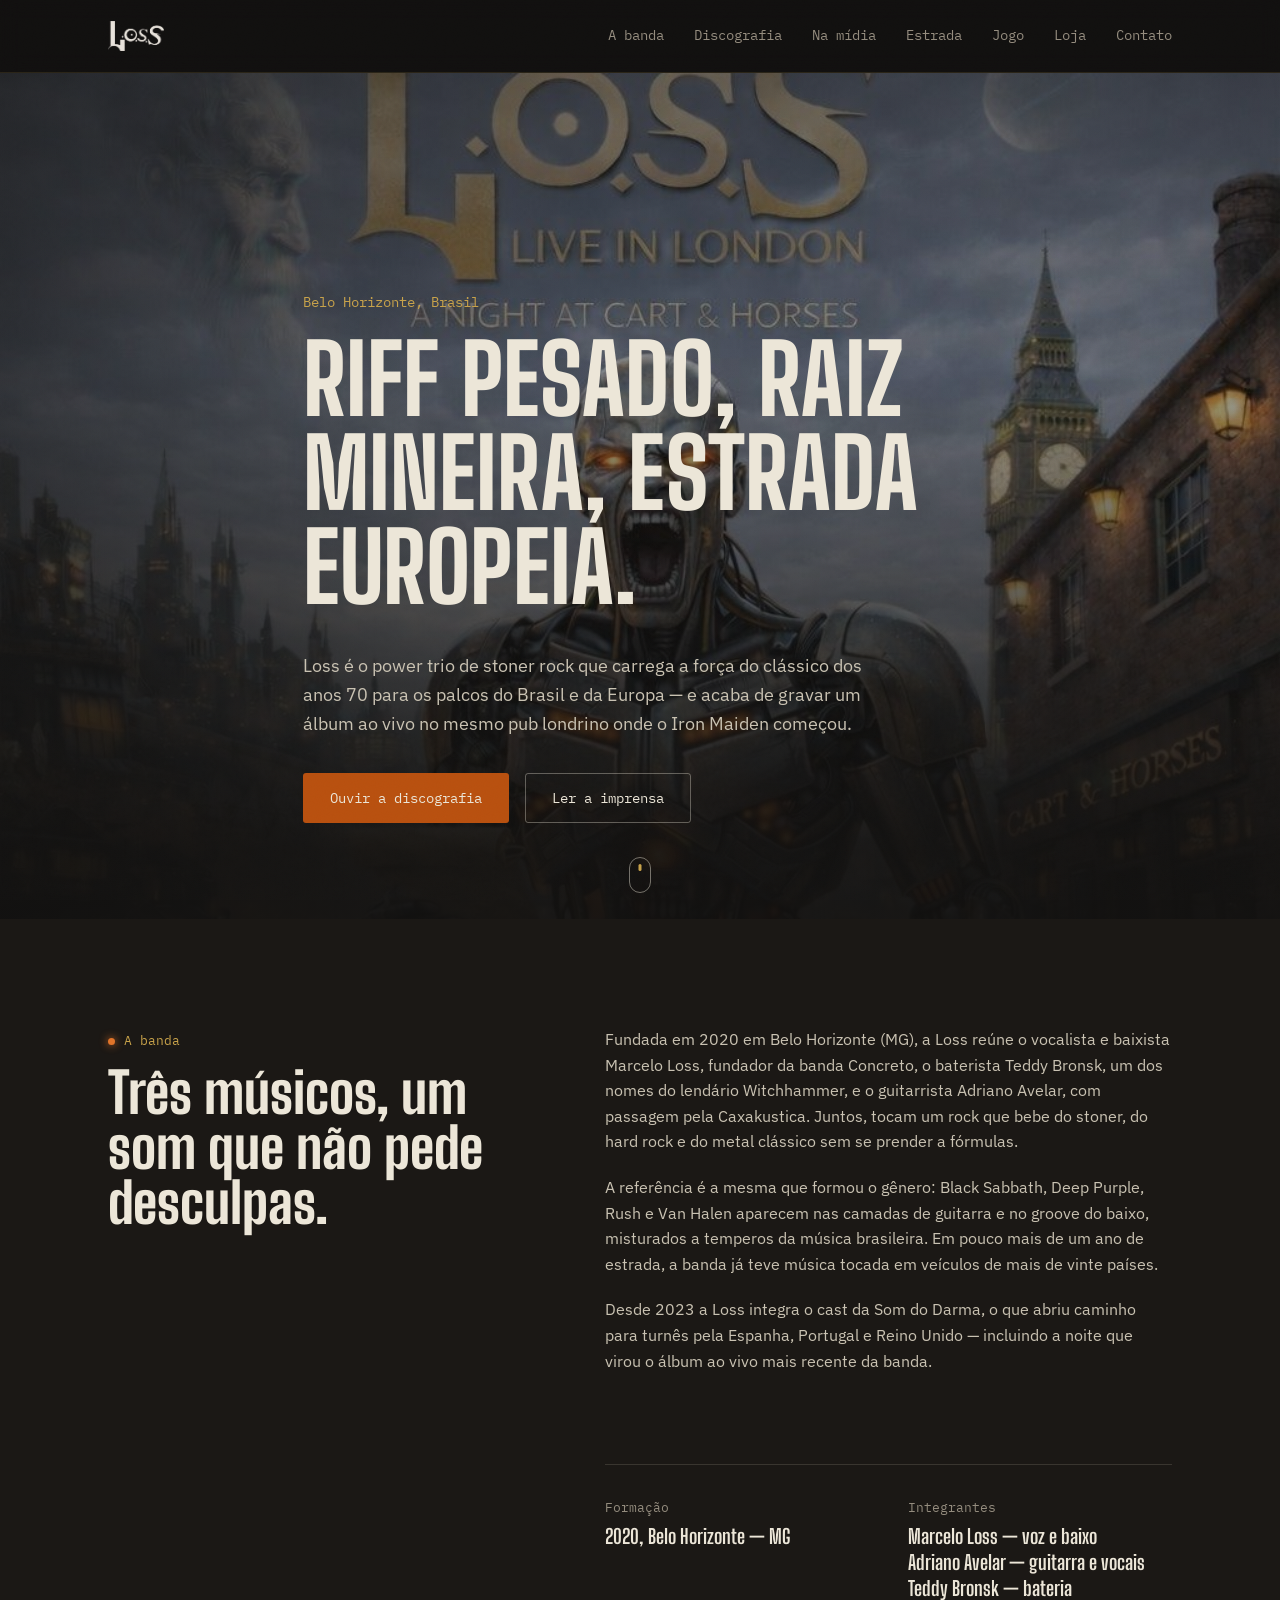
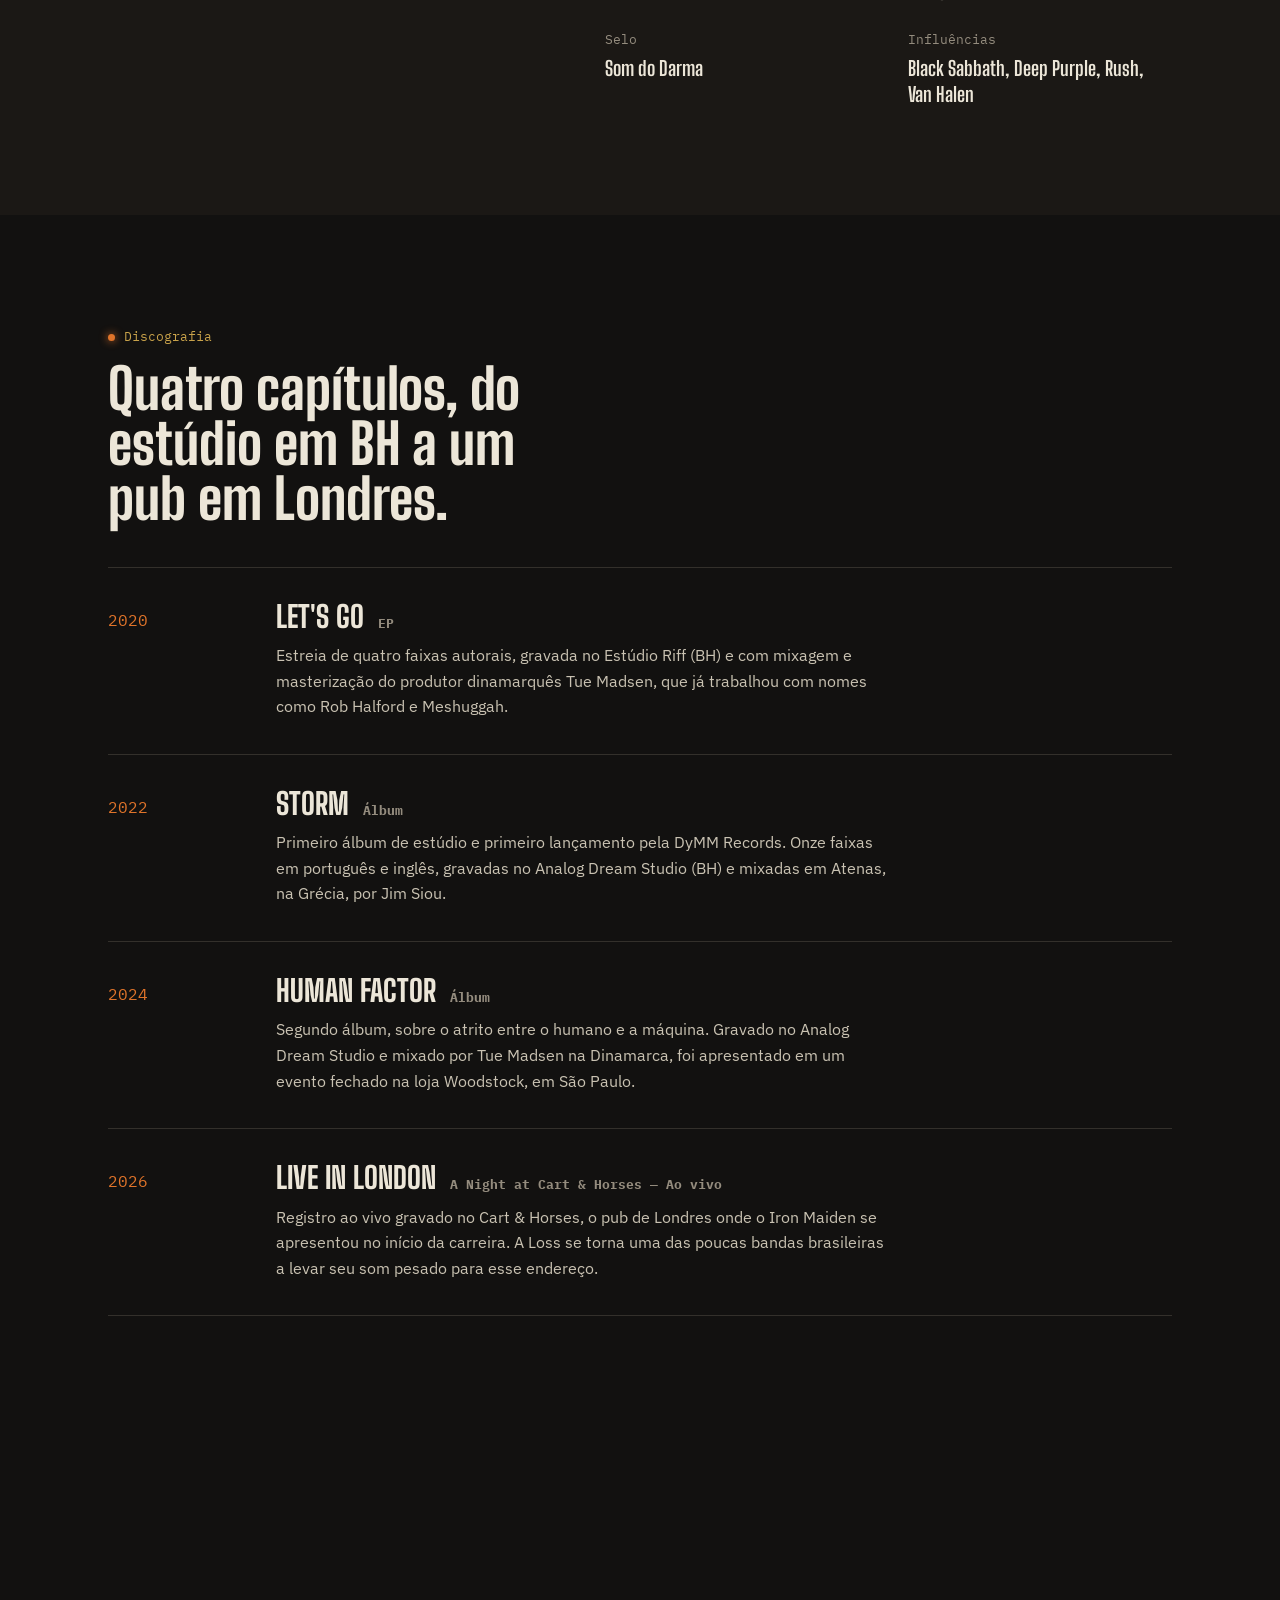
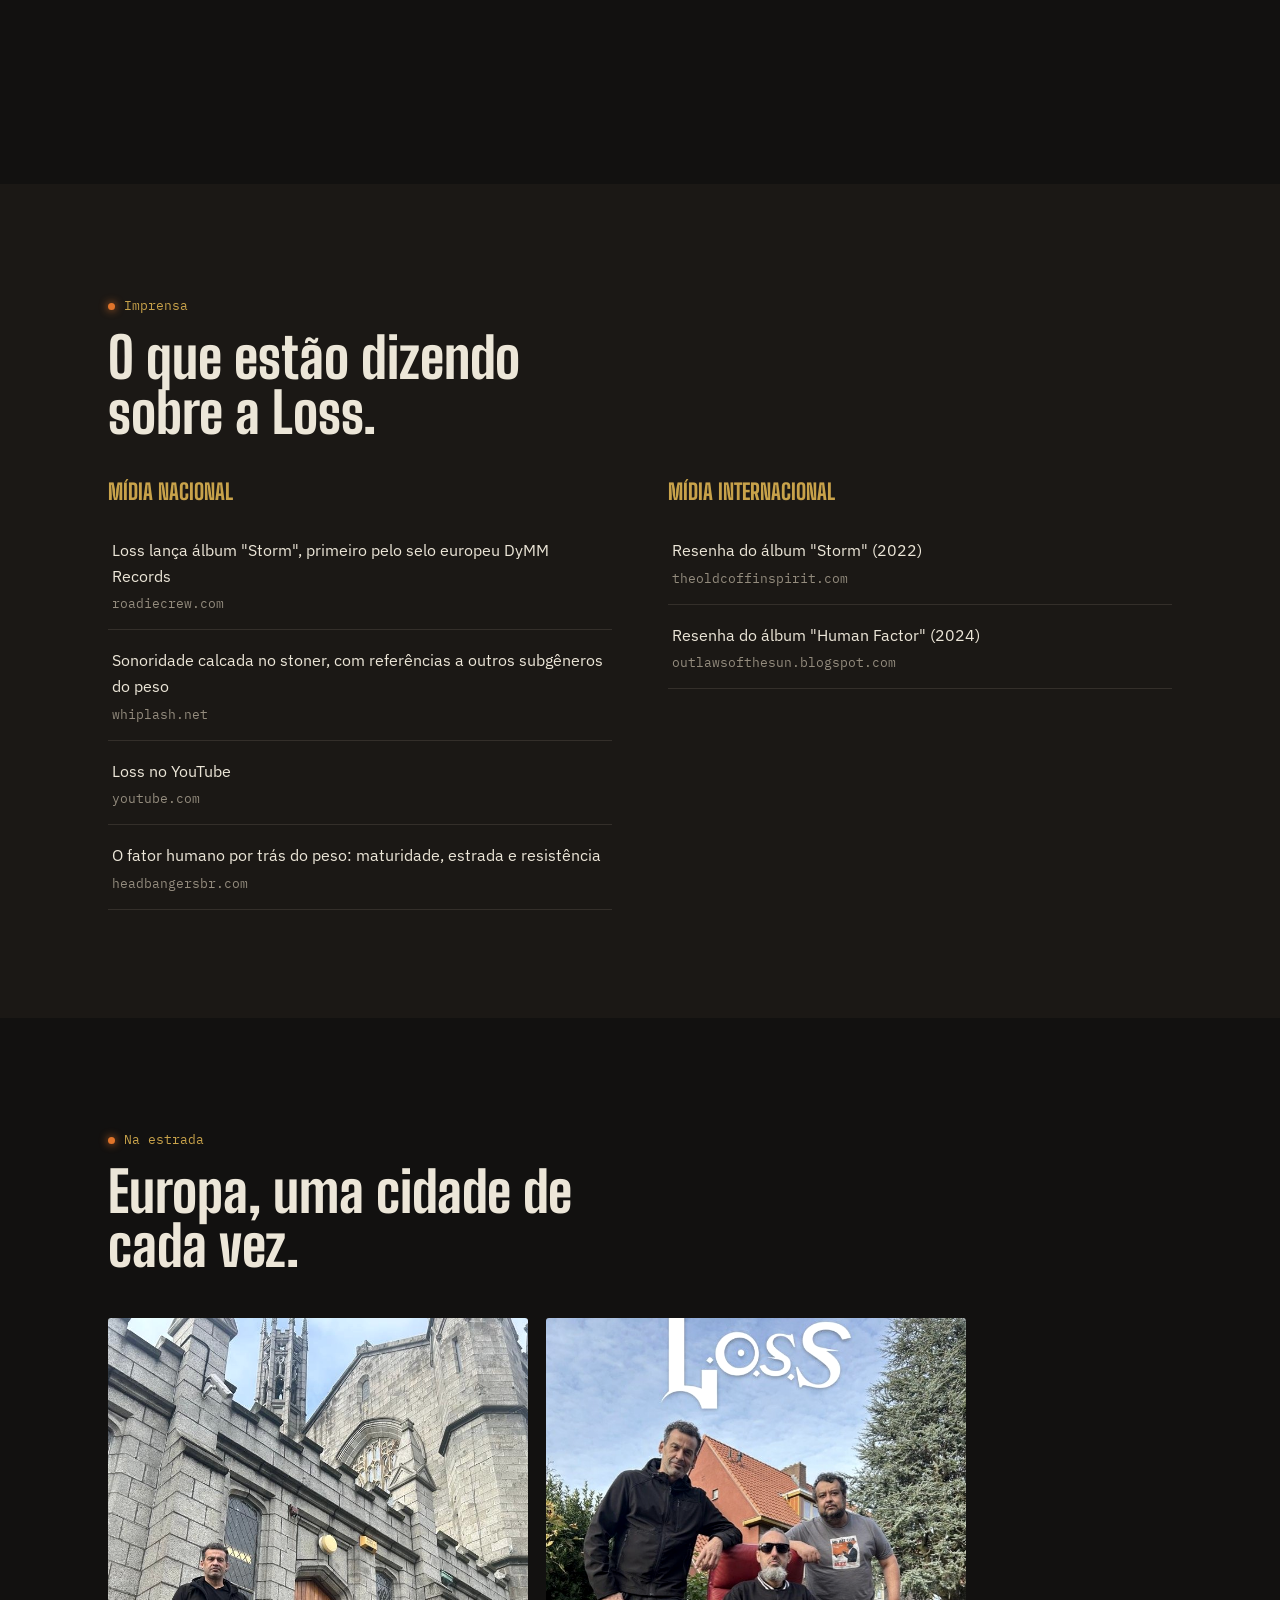
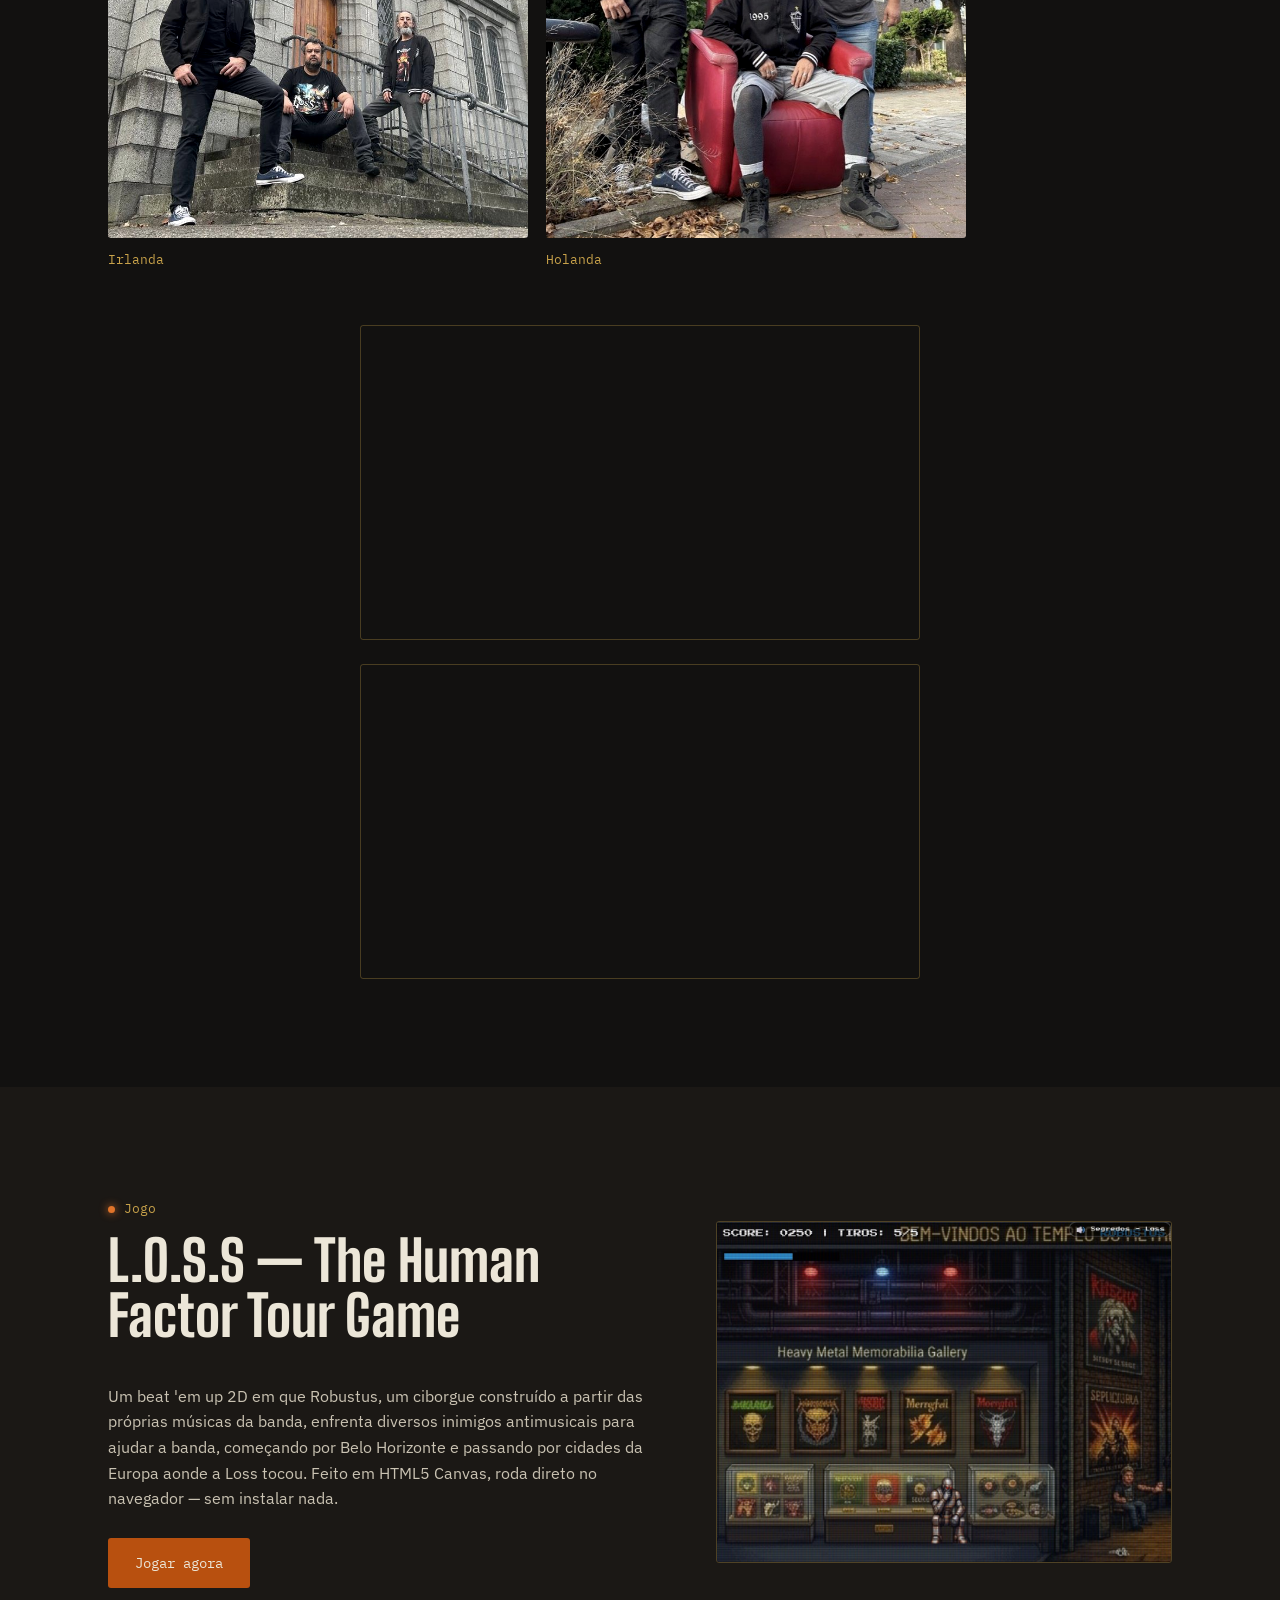
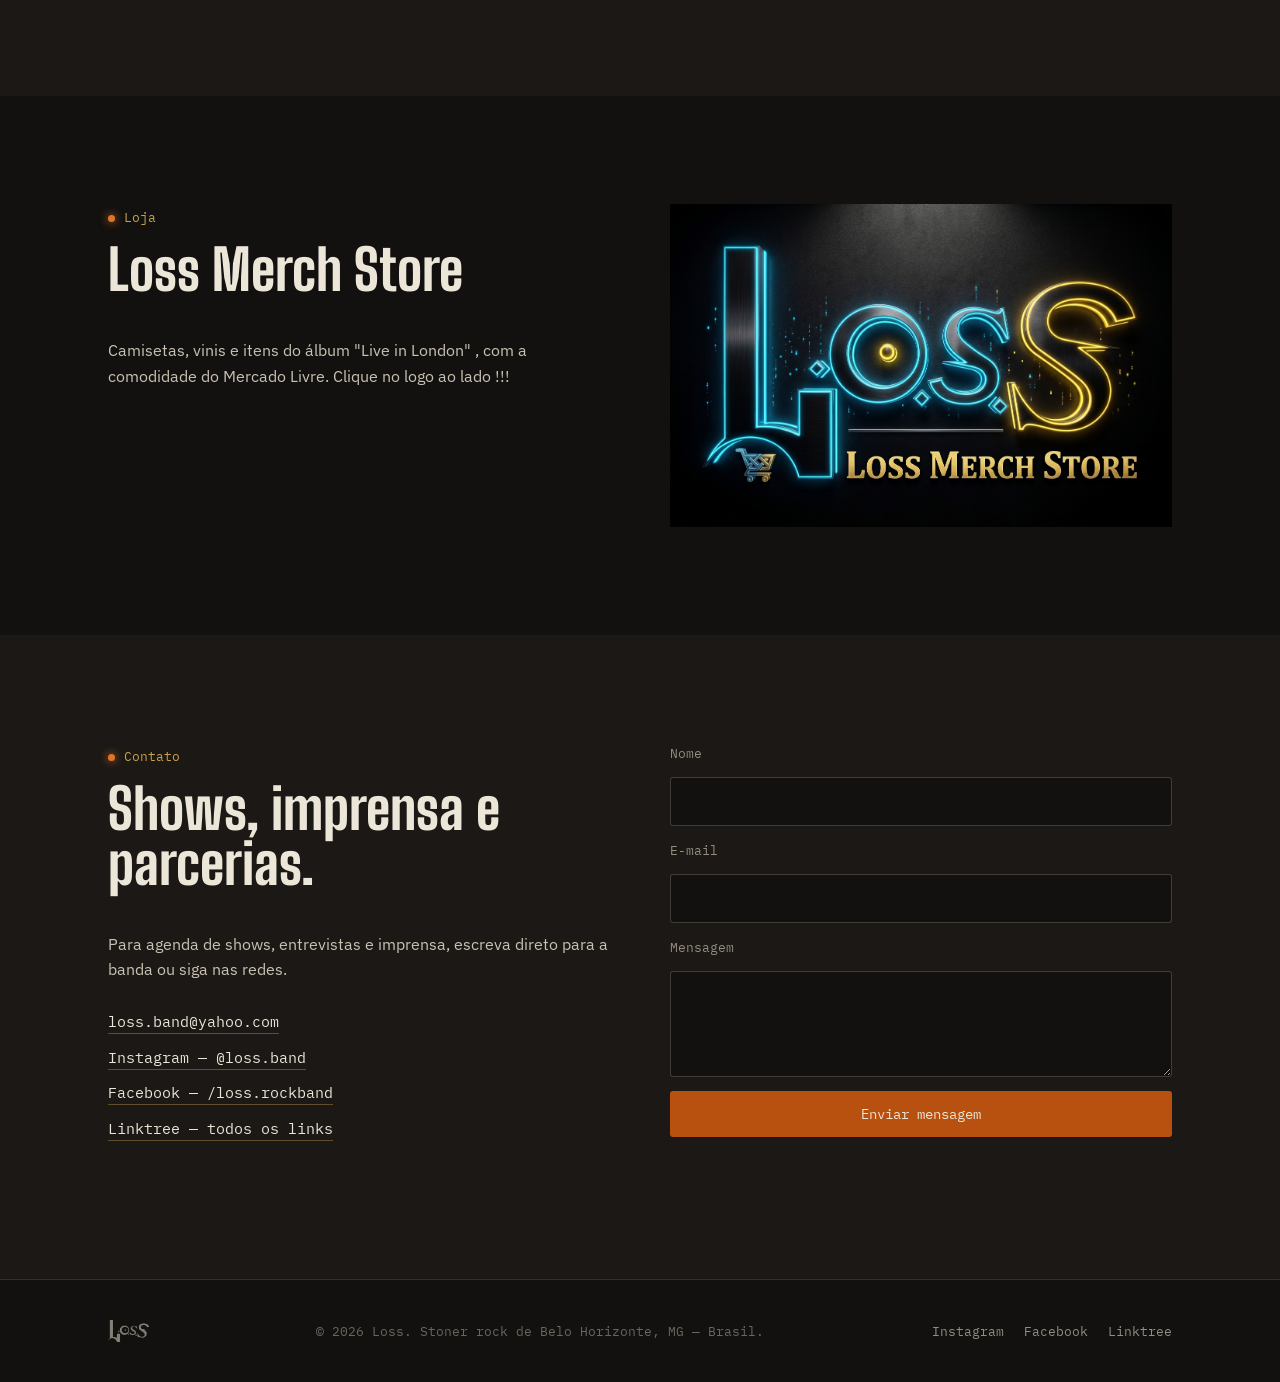
==== commit 39759da6: "Update index.html" ====
--- a/index.html
+++ b/index.html
@@ -4,7 +4,7 @@
 <meta charset="UTF-8">
 <meta name="viewport" content="width=device-width, initial-scale=1.0">
 <title>Loss — Stoner Rock de Belo Horizonte</title>
-<meta name="description" content="Loss é um power trio de stoner rock de Belo Horizonte (MG), no cast da gravadora europeia DyMM Records. Conheça a banda, a discografia e a imprensa.">
+<meta name="description" content="Loss é um power trio de stoner rock de Belo Horizonte (MG), no cast da produtora Som do Darma. Conheça a banda, a discografia e a imprensa.">
 <link rel="icon" href="images/logo-loss.png">
 <link rel="preconnect" href="https://fonts.googleapis.com">
 <link rel="preconnect" href="https://fonts.gstatic.com" crossorigin>
@@ -67,7 +67,7 @@
       <div class="sobre-copy">
         <p>Fundada em 2020 em Belo Horizonte (MG), a Loss reúne o vocalista e baixista Marcelo Loss, fundador da banda Concreto, o baterista Teddy Bronsk, um dos nomes do lendário Witchhammer, e o guitarrista Adriano Avelar, com passagem pela Caxakustica. Juntos, tocam um rock que bebe do stoner, do hard rock e do metal clássico sem se prender a fórmulas.</p>
         <p>A referência é a mesma que formou o gênero: Black Sabbath, Deep Purple, Rush e Van Halen aparecem nas camadas de guitarra e no groove do baixo, misturados a temperos da música brasileira. Em pouco mais de um ano de estrada, a banda já teve música tocada em veículos de mais de vinte países.</p>
-        <p>Desde 2021 a Loss integra o cast da DyMM Records, gravadora europeia com sede em Londres e Lisboa, o que abriu caminho para turnês pela Espanha, Portugal e Reino Unido — incluindo a noite que virou o álbum ao vivo mais recente da banda.</p>
+        <p>Desde 2023 a Loss integra o cast da Som do Darma, o que abriu caminho para turnês pela Espanha, Portugal e Reino Unido — incluindo a noite que virou o álbum ao vivo mais recente da banda.</p>
       </div>
       <dl class="sobre-facts">
         <div>
@@ -80,7 +80,7 @@
         </div>
         <div>
           <dt>Selo</dt>
-          <dd>DyMM Records (Londres / Lisboa)</dd>
+          <dd>Som do Darma</dd>
         </div>
         <div>
           <dt>Influências</dt>
--- a/css/style.css
+++ b/css/style.css
@@ -453,7 +453,23 @@
   color: var(--brass);
   margin-top: 12px;
 }
-
+.video-container {
+  max-width: var(--wrap);
+  margin: 48px auto 0;
+  padding: 0 28px;
+  display: flex;
+  flex-wrap: wrap;
+  justify-content: center;
+  gap: 24px;
+}
+.video-container iframe {
+  width: 100%;
+  max-width: 560px;
+  aspect-ratio: 16 / 9;
+  height: auto;
+  border-radius: var(--radius);
+  border: 1px solid rgba(200, 162, 74, 0.3);
+}
 /* ---------- jogo ---------- */
 
 .jogo-grid {
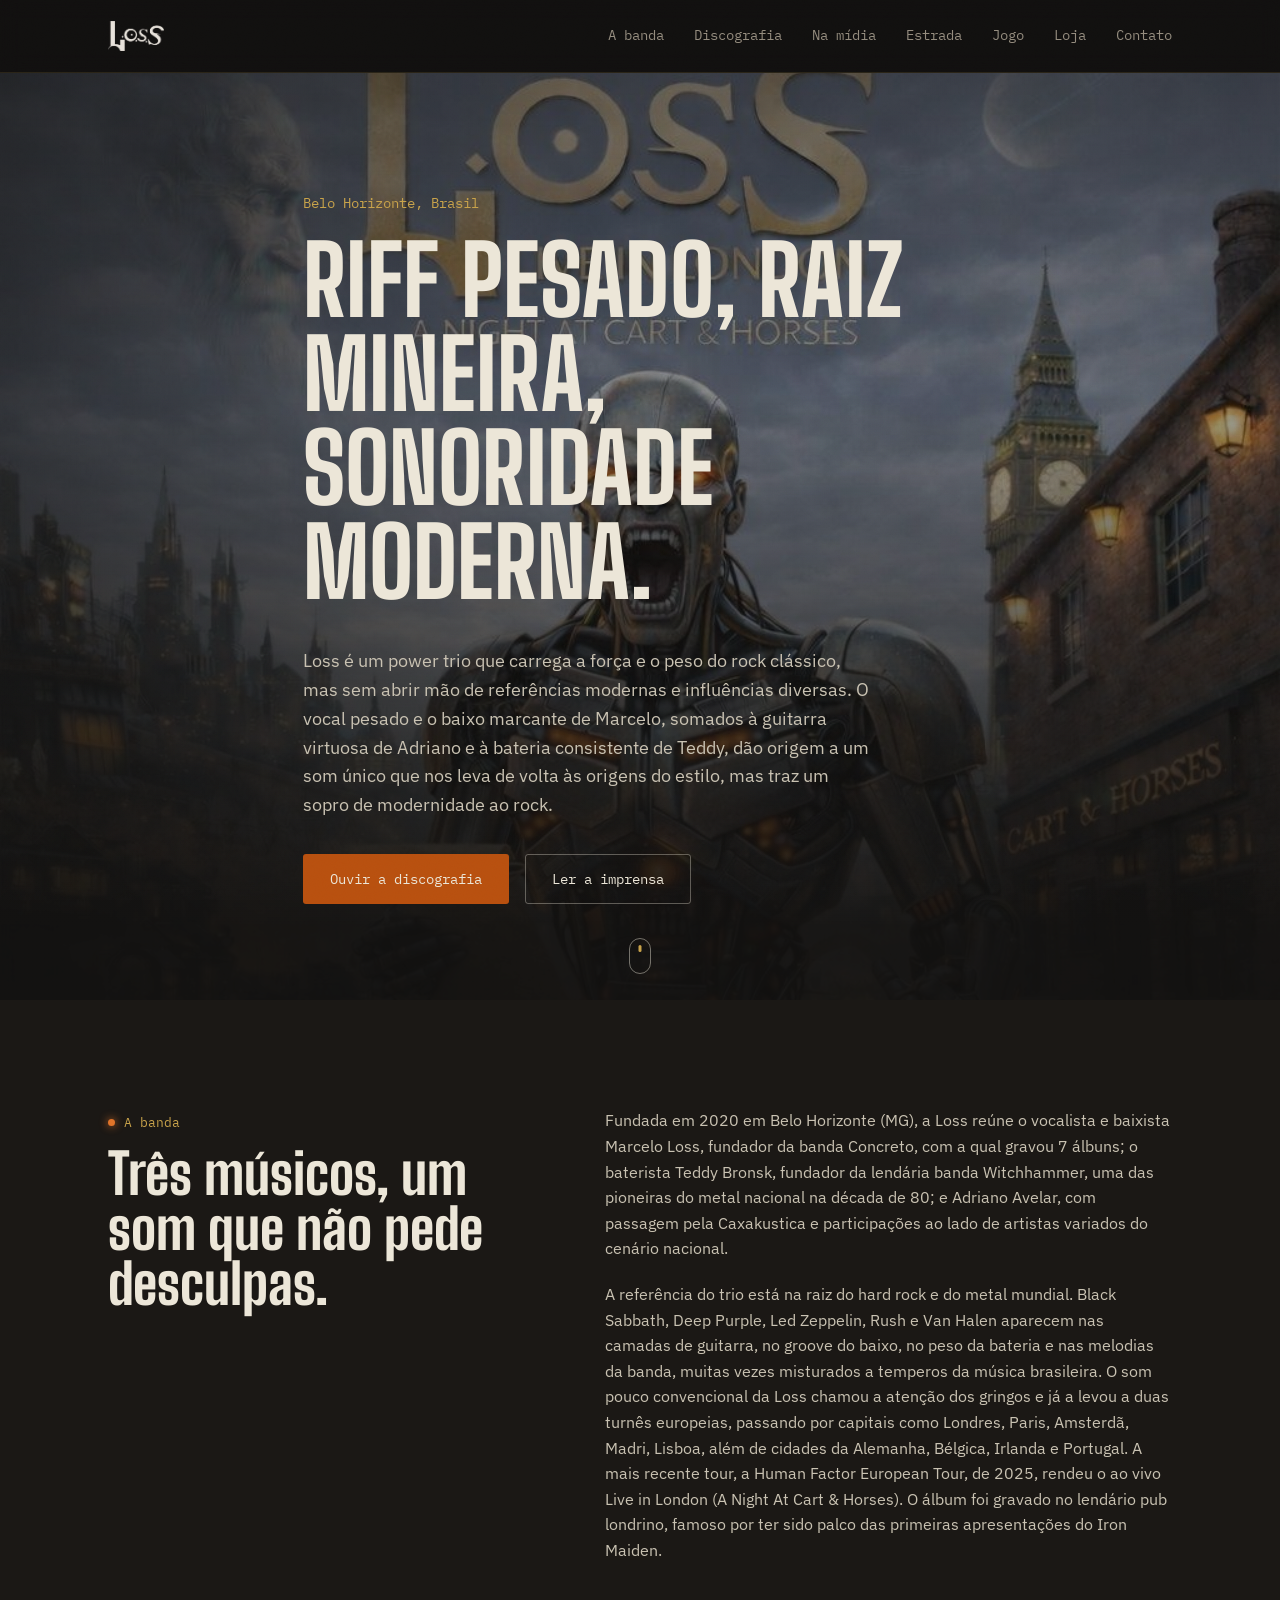
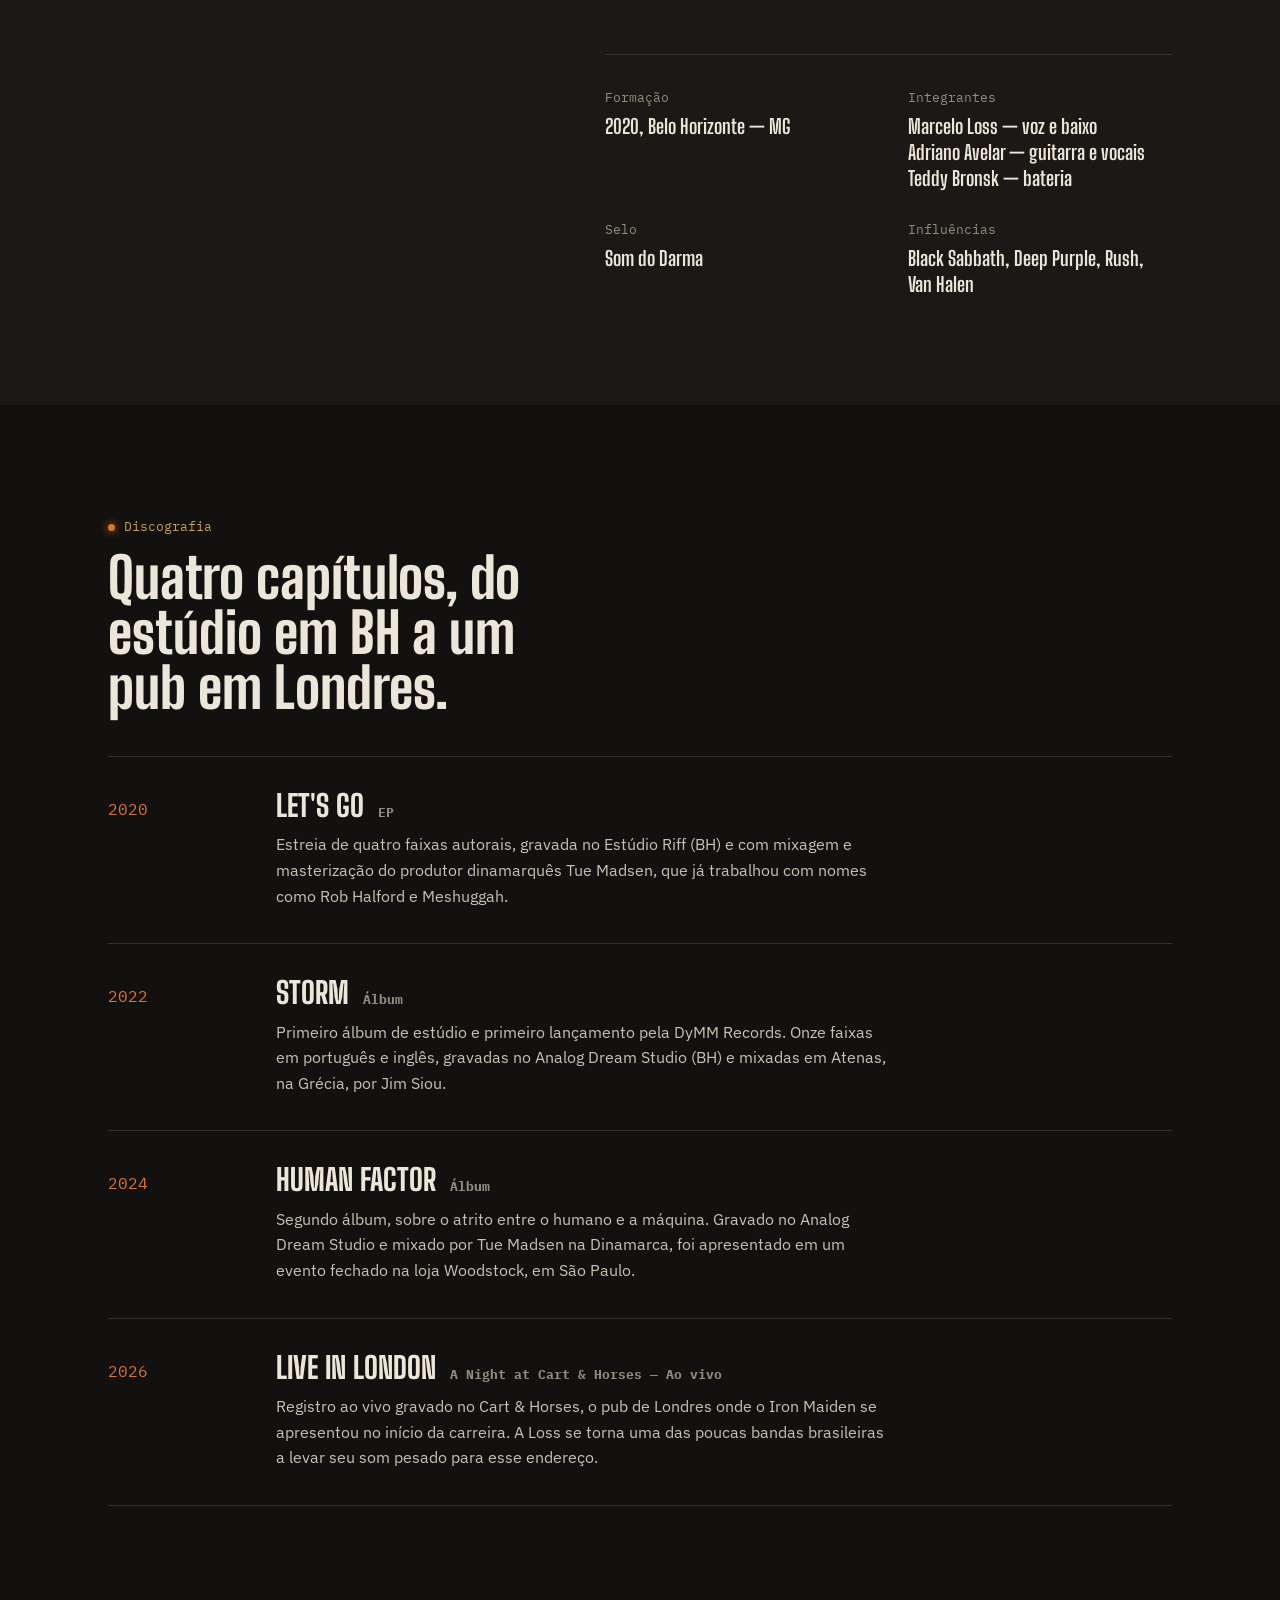
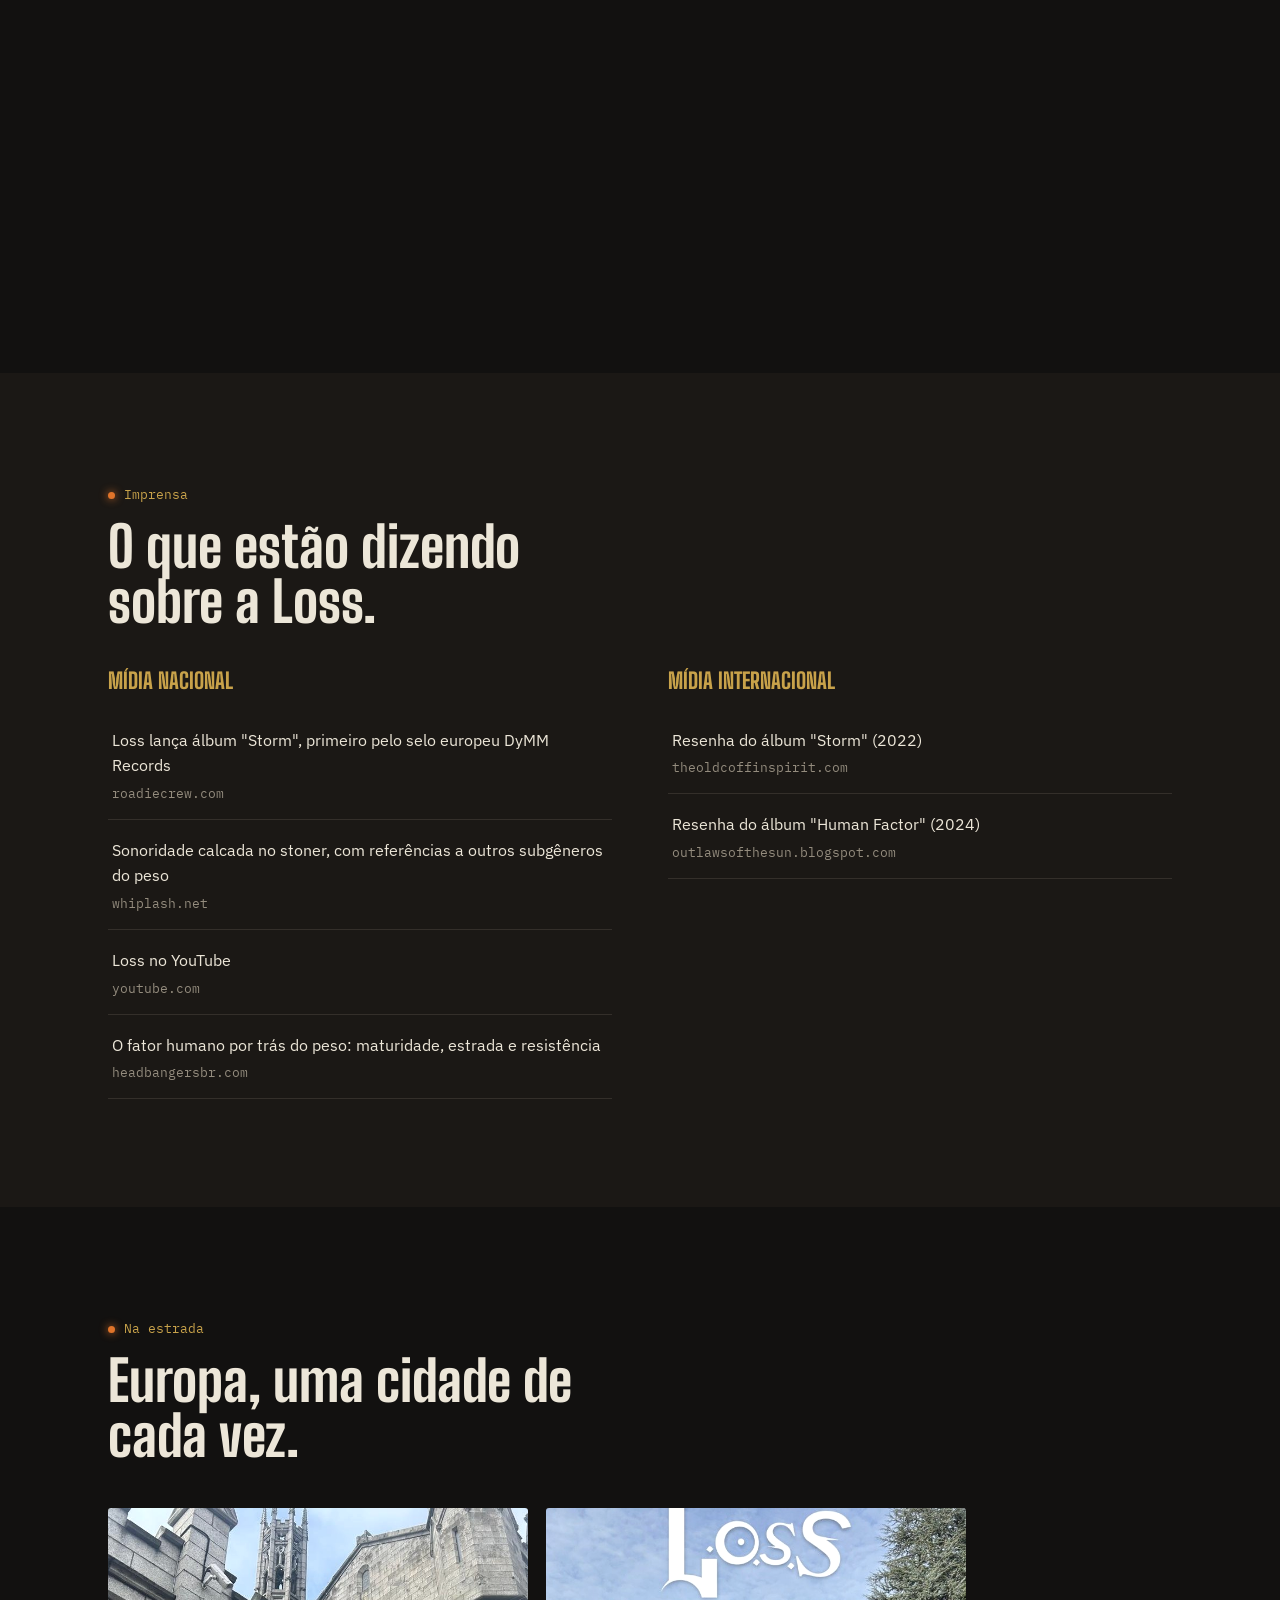
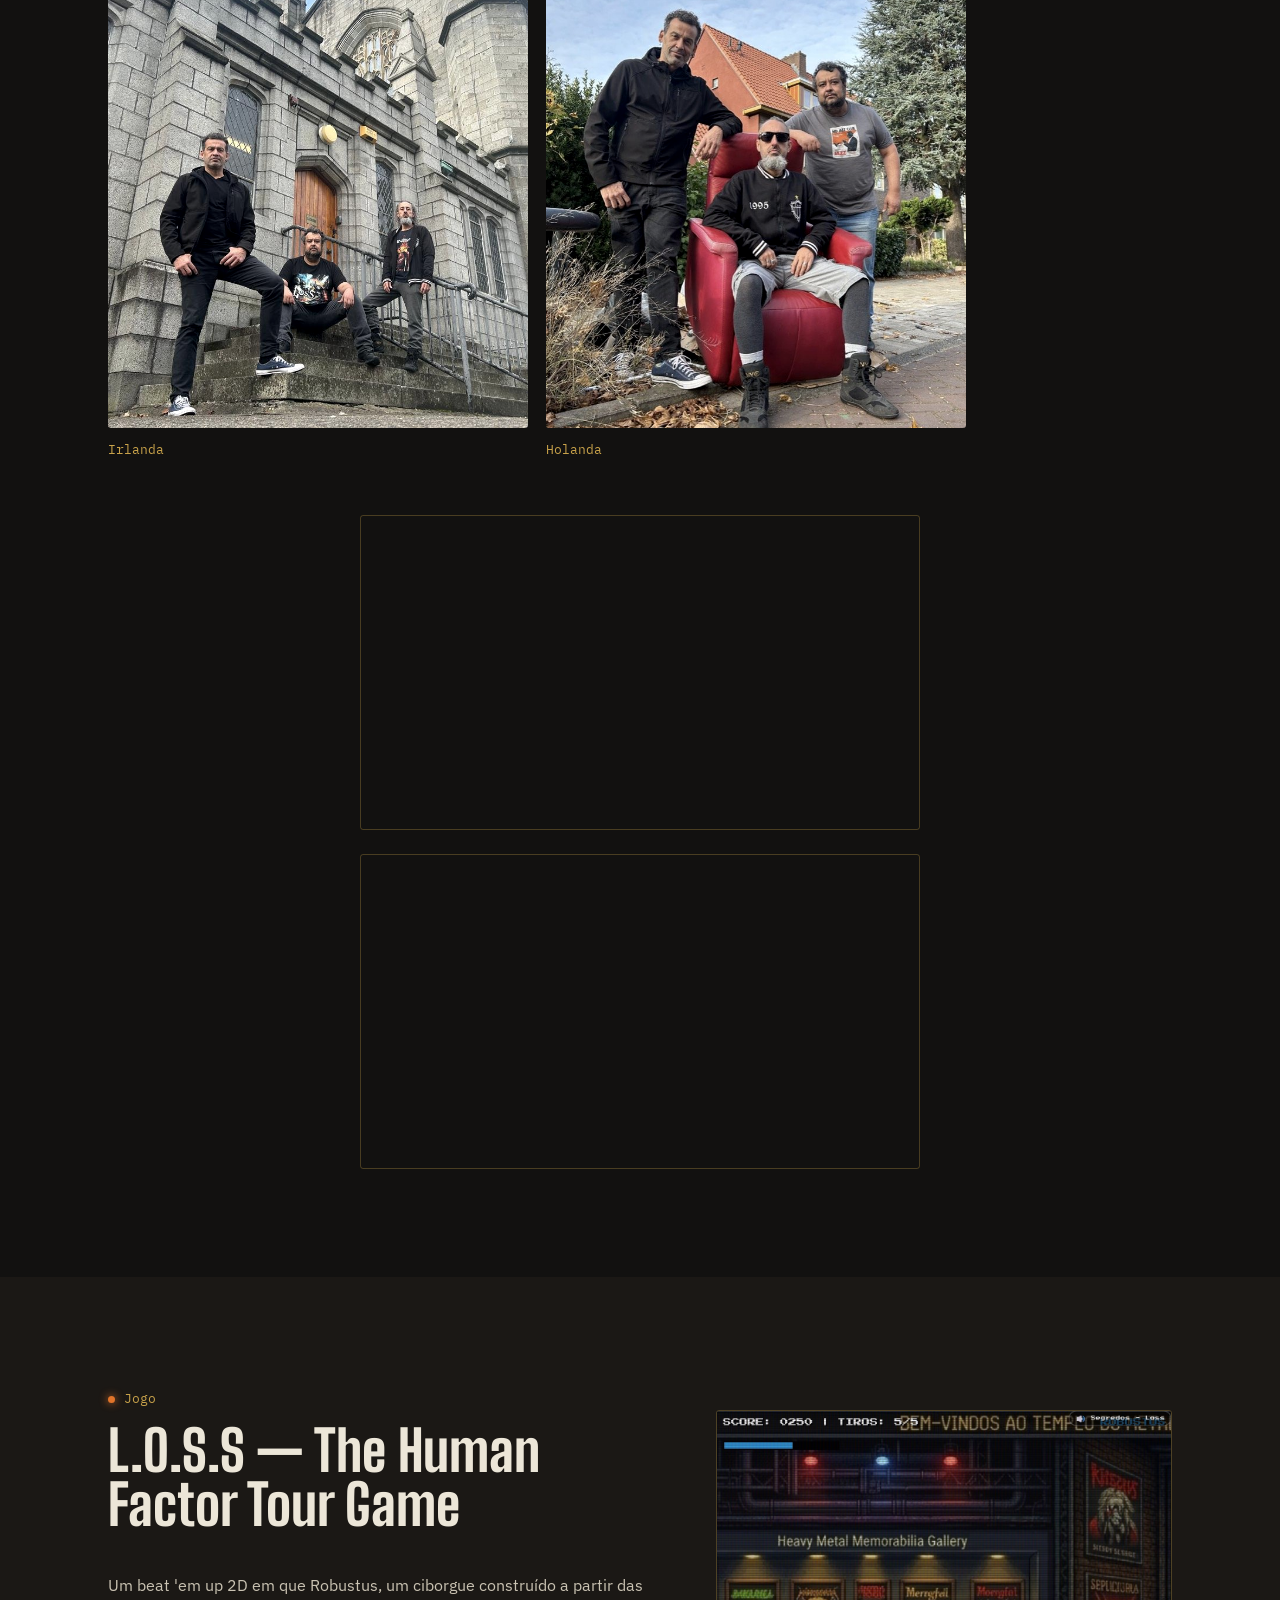
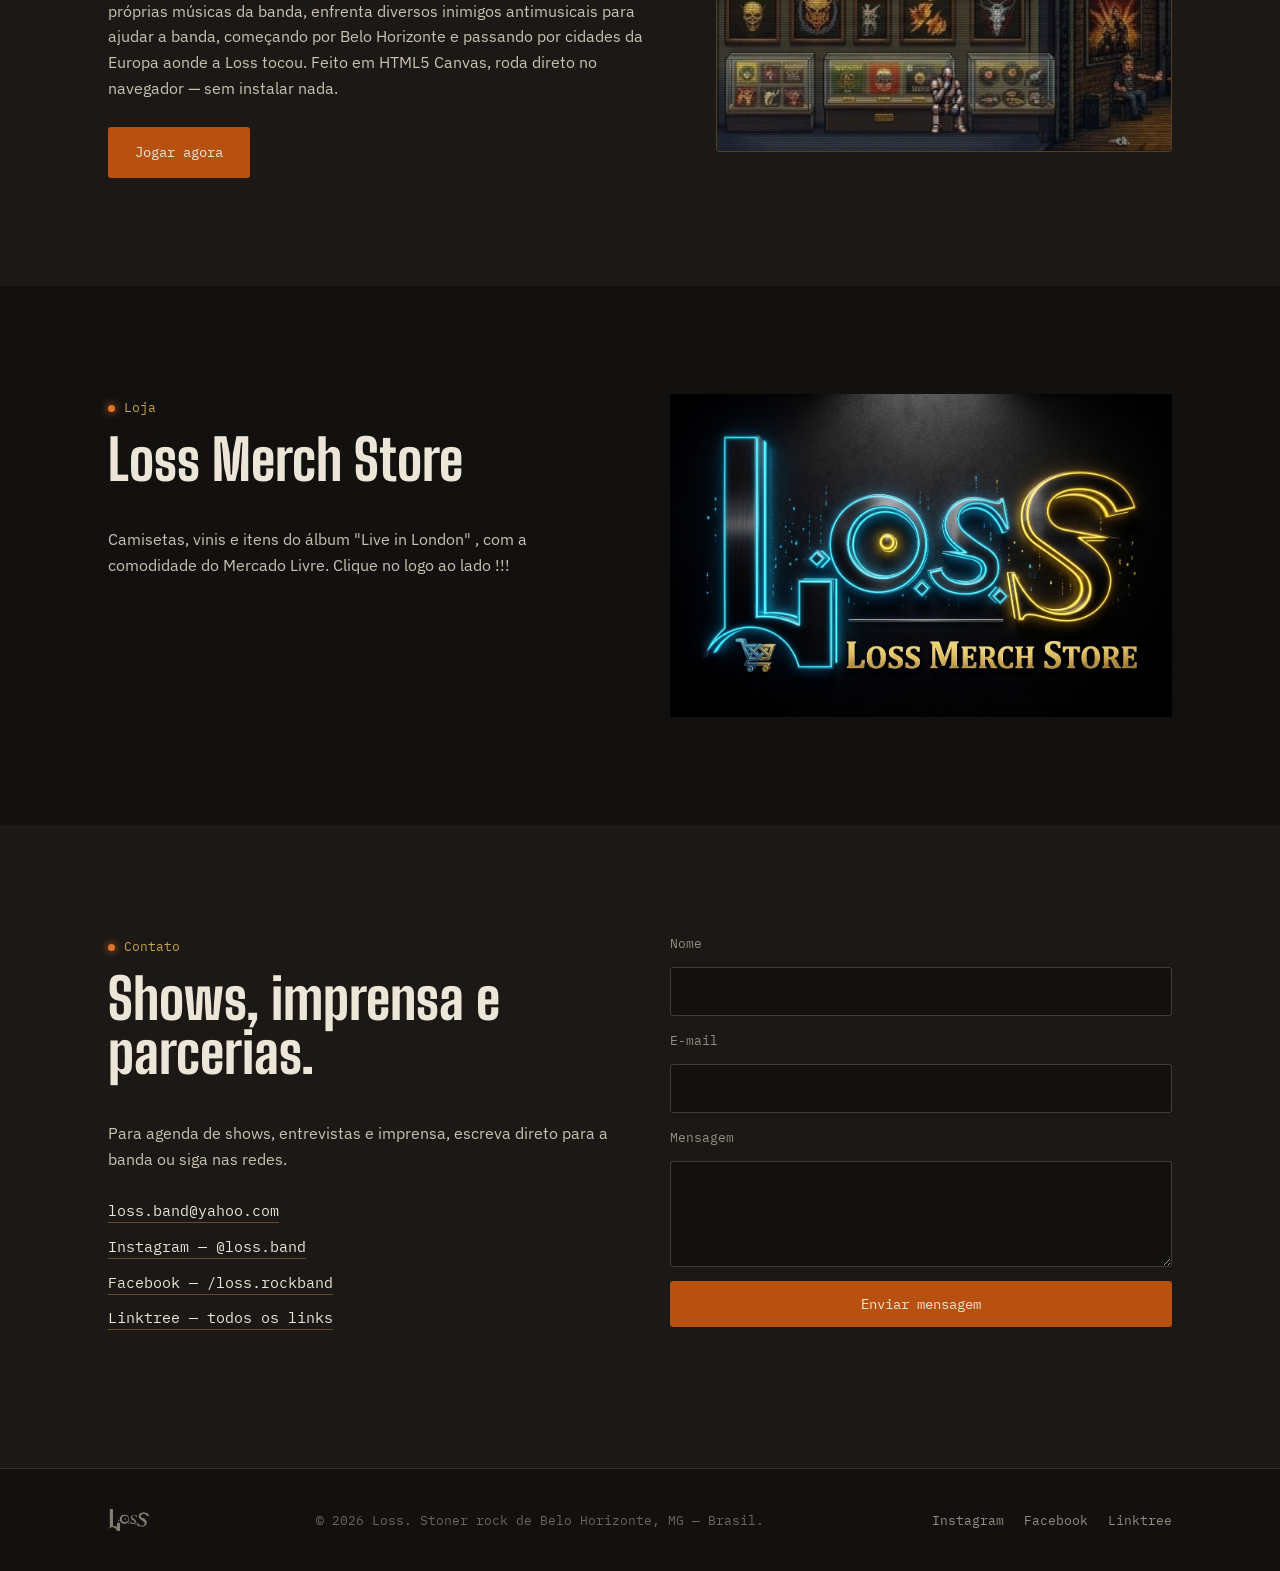
==== commit 34133753: "Update index.html" ====
--- a/index.html
+++ b/index.html
@@ -45,8 +45,10 @@
     </div>
     <div class="wrap hero-inner">
       <p class="hero-kicker">Belo Horizonte, Brasil </p>
-      <h1 class="hero-title">Riff pesado, raiz mineira, estrada europeia.</h1>
-      <p class="hero-lede">Loss é o power trio de stoner rock que carrega a força do clássico dos anos 70 para os palcos do Brasil e da Europa — e acaba de gravar um álbum ao vivo no mesmo pub londrino onde o Iron Maiden começou.</p>
+      <h1 class="hero-title">Riff pesado, raiz mineira, sonoridade moderna.</h1>
+      <p class="hero-lede">Loss é um power trio que carrega a força e o peso do rock clássico, mas sem abrir mão de referências modernas e influências diversas.
+O vocal pesado e o baixo marcante de Marcelo, somados à guitarra virtuosa de Adriano e à bateria consistente de Teddy, dão origem a um som único que nos leva de volta às origens do estilo, mas traz um sopro de modernidade ao rock.
+</p>
       <div class="hero-actions">
         <a href="#discografia" class="btn btn-primary">Ouvir a discografia</a>
         <a href="#midia" class="btn btn-ghost">Ler a imprensa</a>
@@ -65,10 +67,9 @@
         <h2>Três músicos, um som que não pede desculpas.</h2>
       </div>
       <div class="sobre-copy">
-        <p>Fundada em 2020 em Belo Horizonte (MG), a Loss reúne o vocalista e baixista Marcelo Loss, fundador da banda Concreto, o baterista Teddy Bronsk, um dos nomes do lendário Witchhammer, e o guitarrista Adriano Avelar, com passagem pela Caxakustica. Juntos, tocam um rock que bebe do stoner, do hard rock e do metal clássico sem se prender a fórmulas.</p>
-        <p>A referência é a mesma que formou o gênero: Black Sabbath, Deep Purple, Rush e Van Halen aparecem nas camadas de guitarra e no groove do baixo, misturados a temperos da música brasileira. Em pouco mais de um ano de estrada, a banda já teve música tocada em veículos de mais de vinte países.</p>
-        <p>Desde 2023 a Loss integra o cast da Som do Darma, o que abriu caminho para turnês pela Espanha, Portugal e Reino Unido — incluindo a noite que virou o álbum ao vivo mais recente da banda.</p>
-      </div>
+        <p> Fundada em 2020 em Belo Horizonte (MG), a Loss reúne o vocalista e baixista Marcelo Loss, fundador da banda Concreto, com a qual gravou 7 álbuns; o baterista Teddy Bronsk, fundador da lendária banda Witchhammer, uma das pioneiras do metal nacional na década de 80; e Adriano Avelar, com passagem pela Caxakustica e participações ao lado de artistas variados do cenário nacional.</p>
+        <p>A referência do trio está na raiz do hard rock e do metal mundial. Black Sabbath, Deep Purple, Led Zeppelin, Rush e Van Halen aparecem nas camadas de guitarra, no groove do baixo, no peso da bateria e nas melodias da banda, muitas vezes misturados a temperos da música brasileira. O som pouco convencional da Loss chamou a atenção dos gringos e já a levou a duas turnês europeias, passando por capitais como Londres, Paris, Amsterdã, Madri, Lisboa, além de cidades da Alemanha, Bélgica, Irlanda e Portugal. A mais recente tour, a Human Factor European Tour, de 2025, rendeu o ao vivo Live in London (A Night At Cart & Horses). O álbum foi gravado no lendário pub londrino, famoso por ter sido palco das primeiras apresentações do Iron Maiden.</p>
+        </div>
       <dl class="sobre-facts">
         <div>
           <dt>Formação</dt>
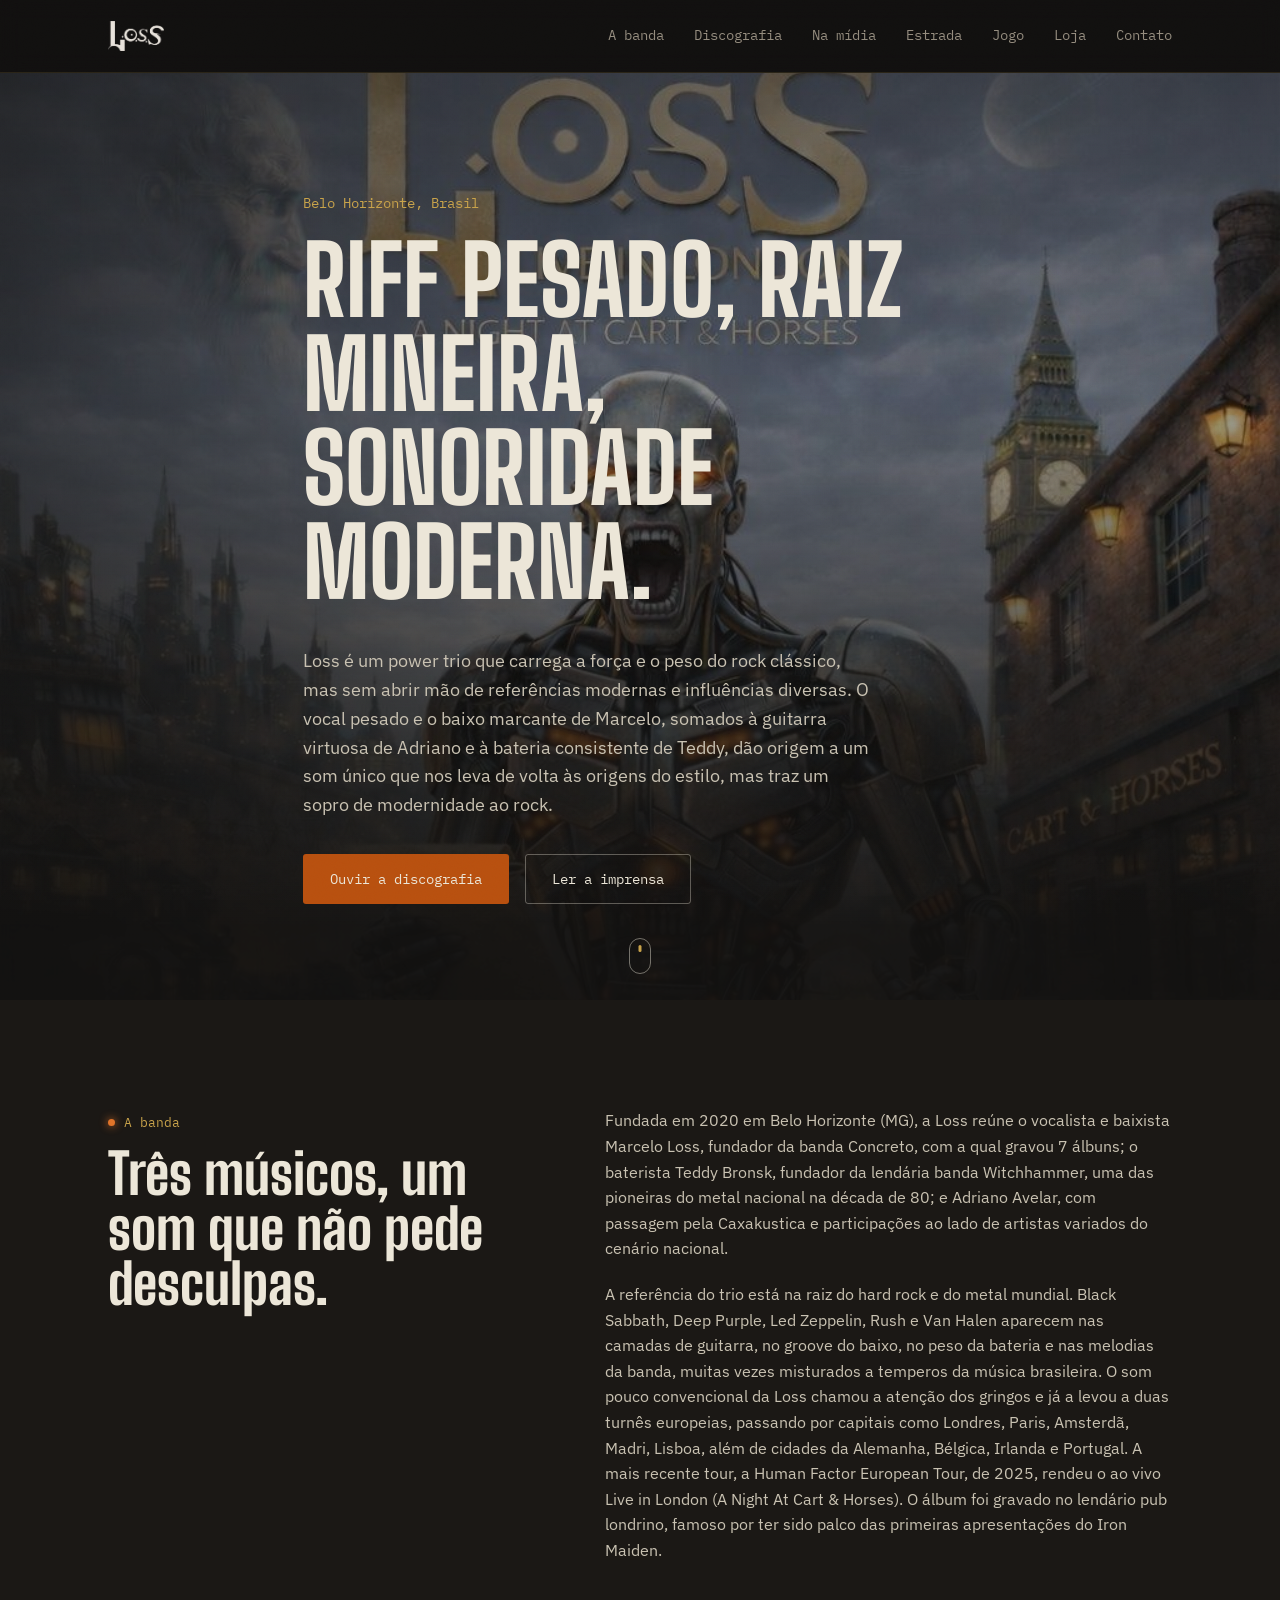
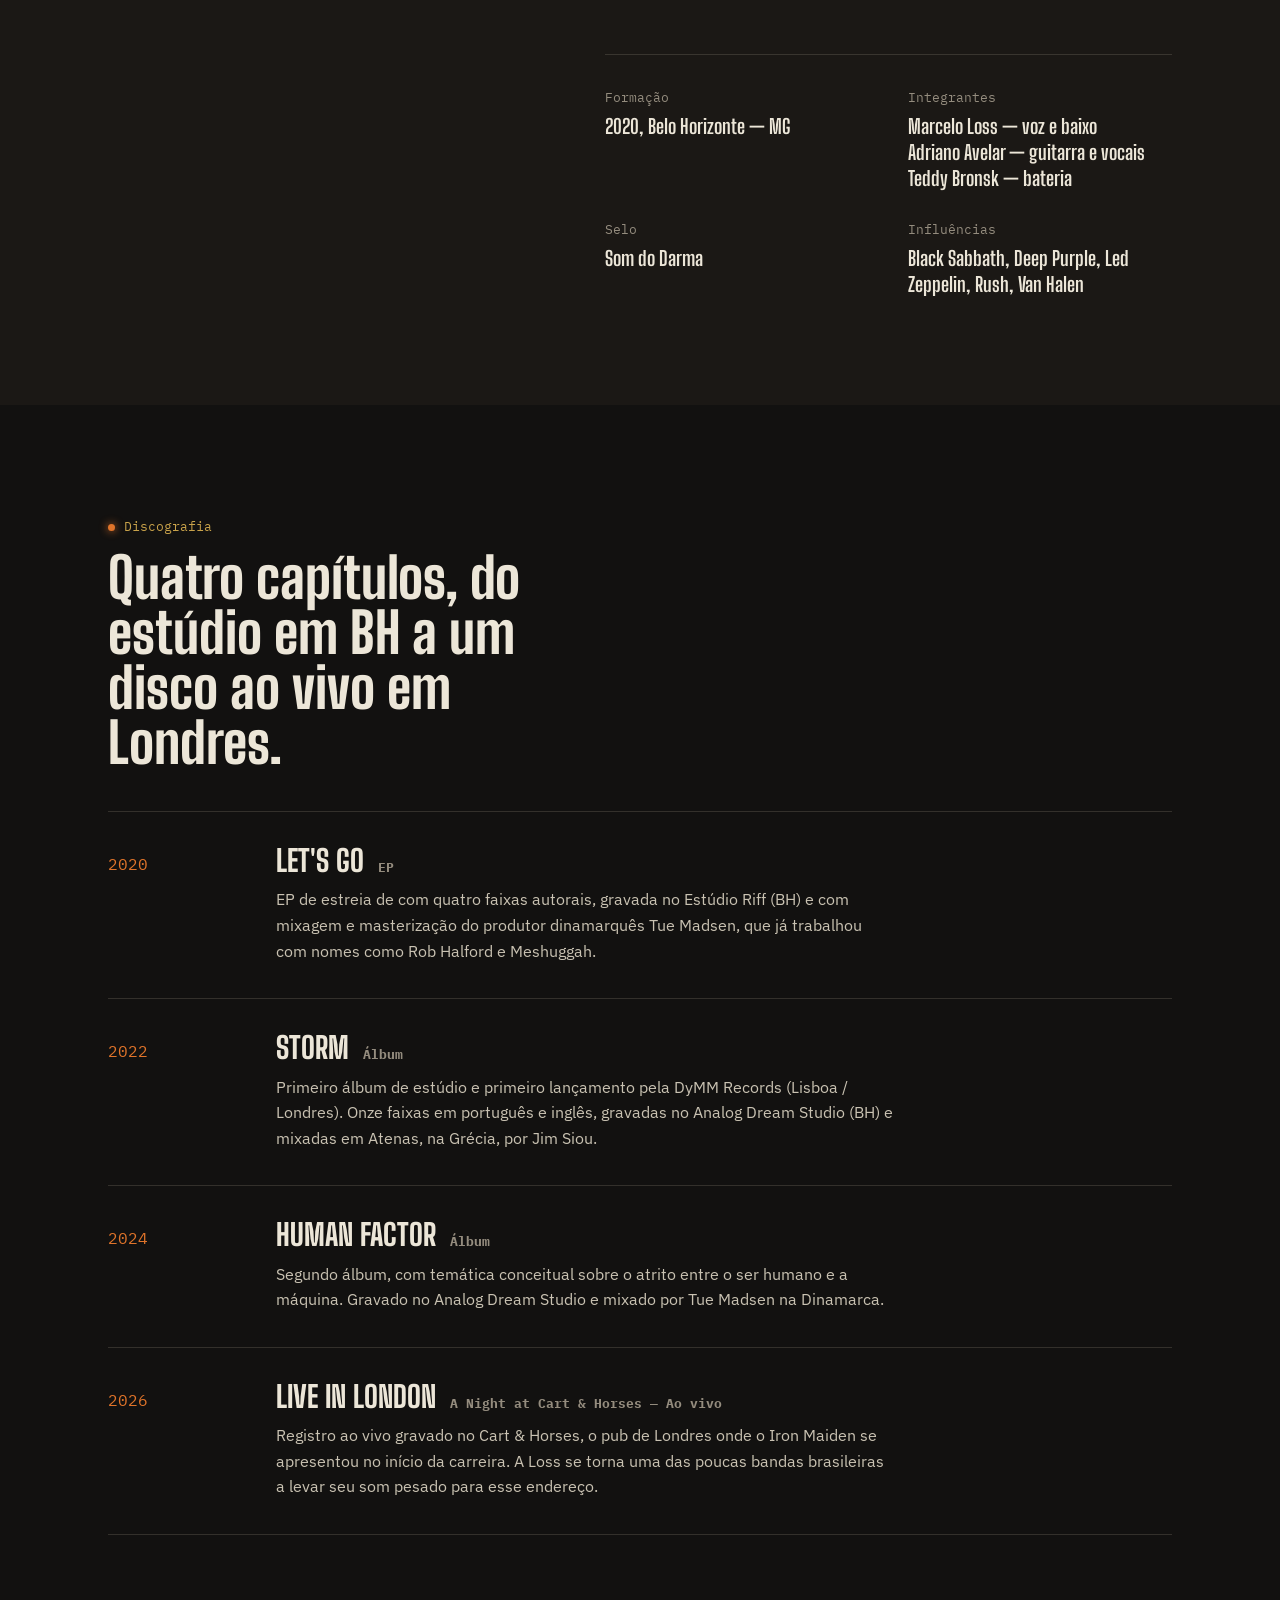
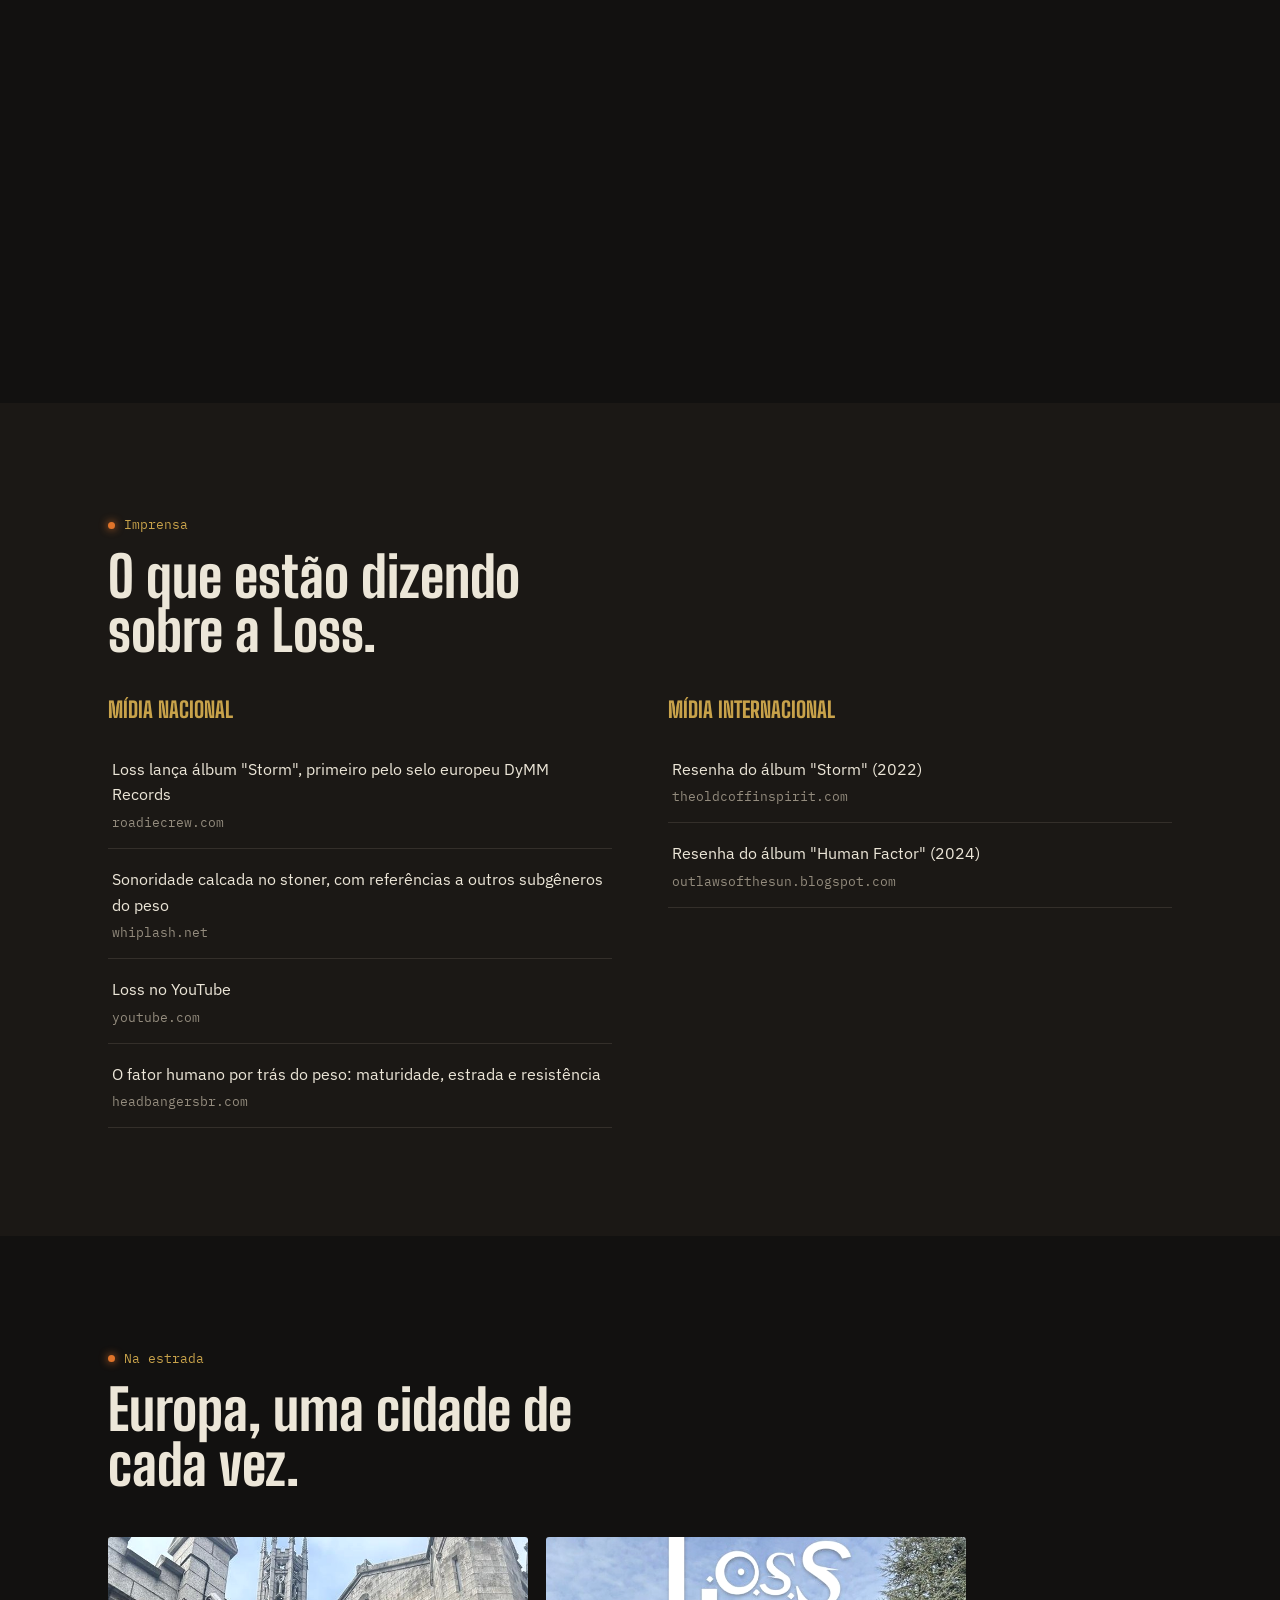
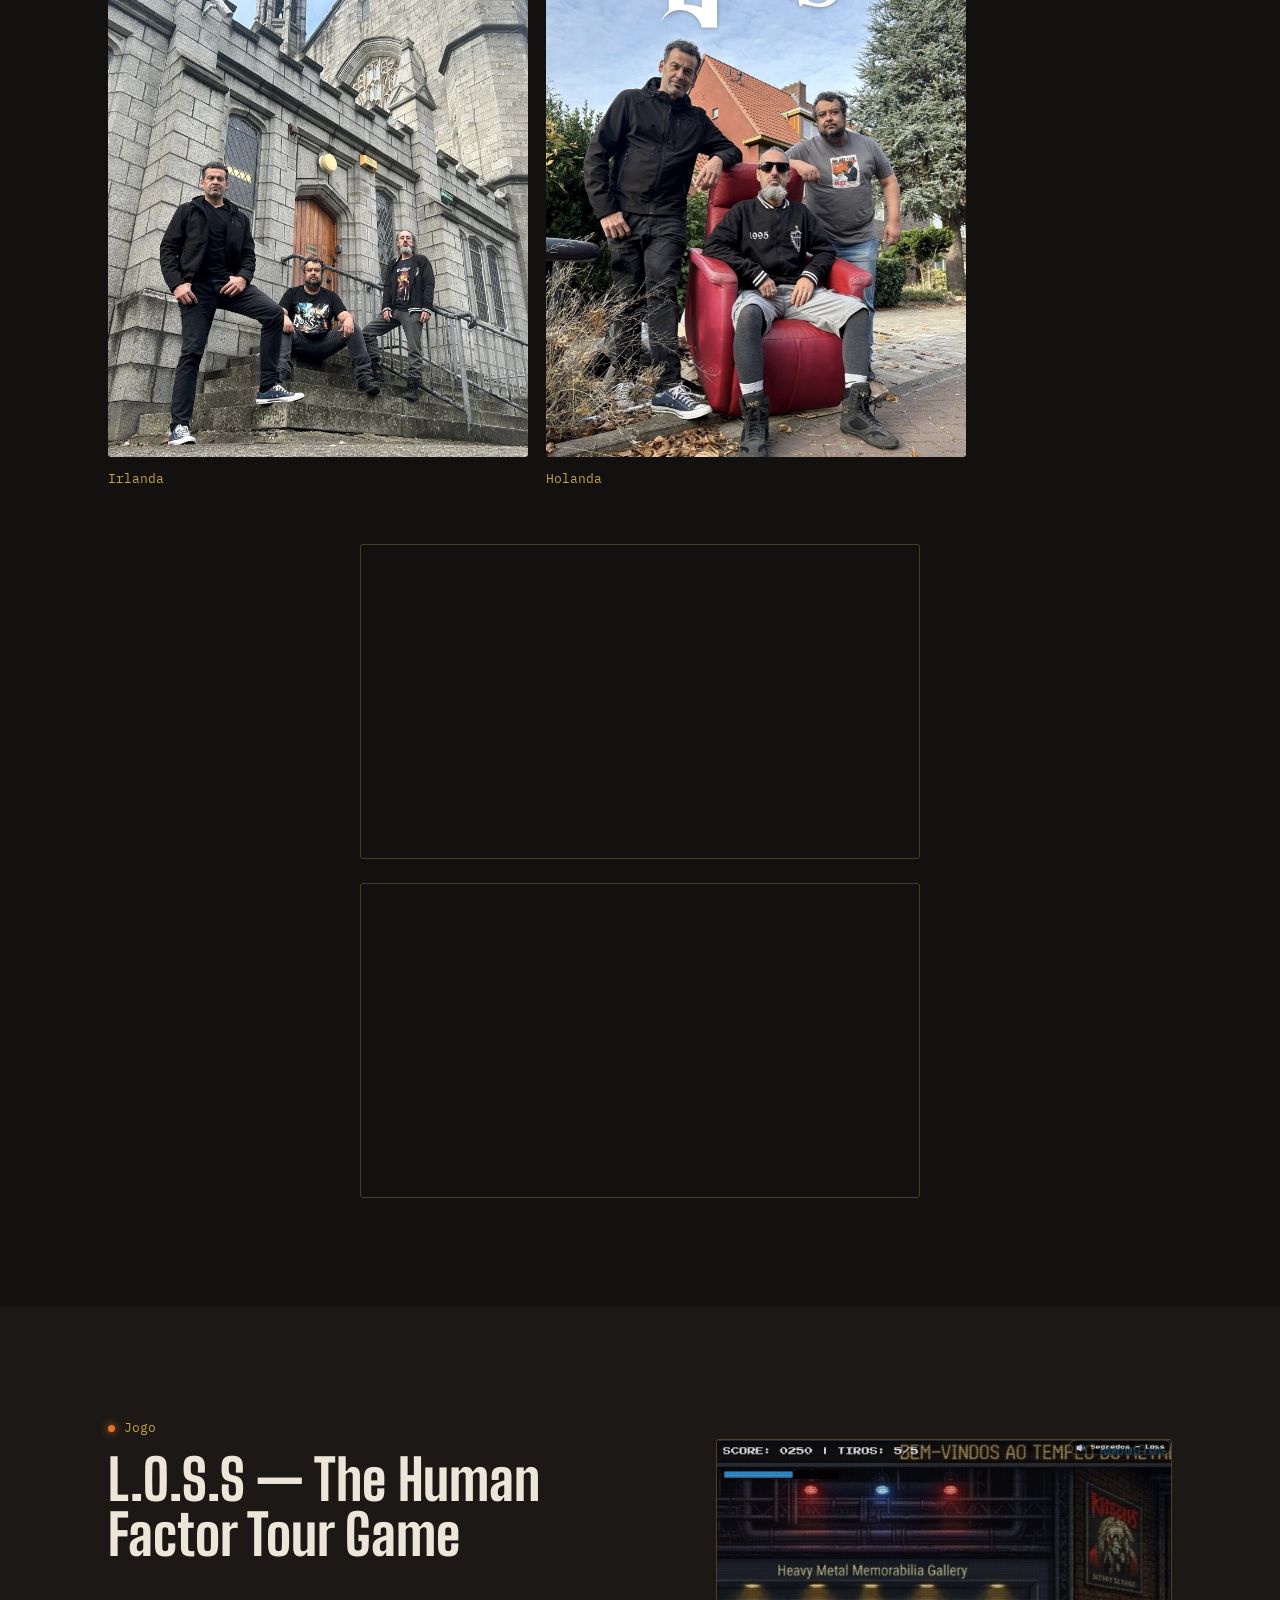
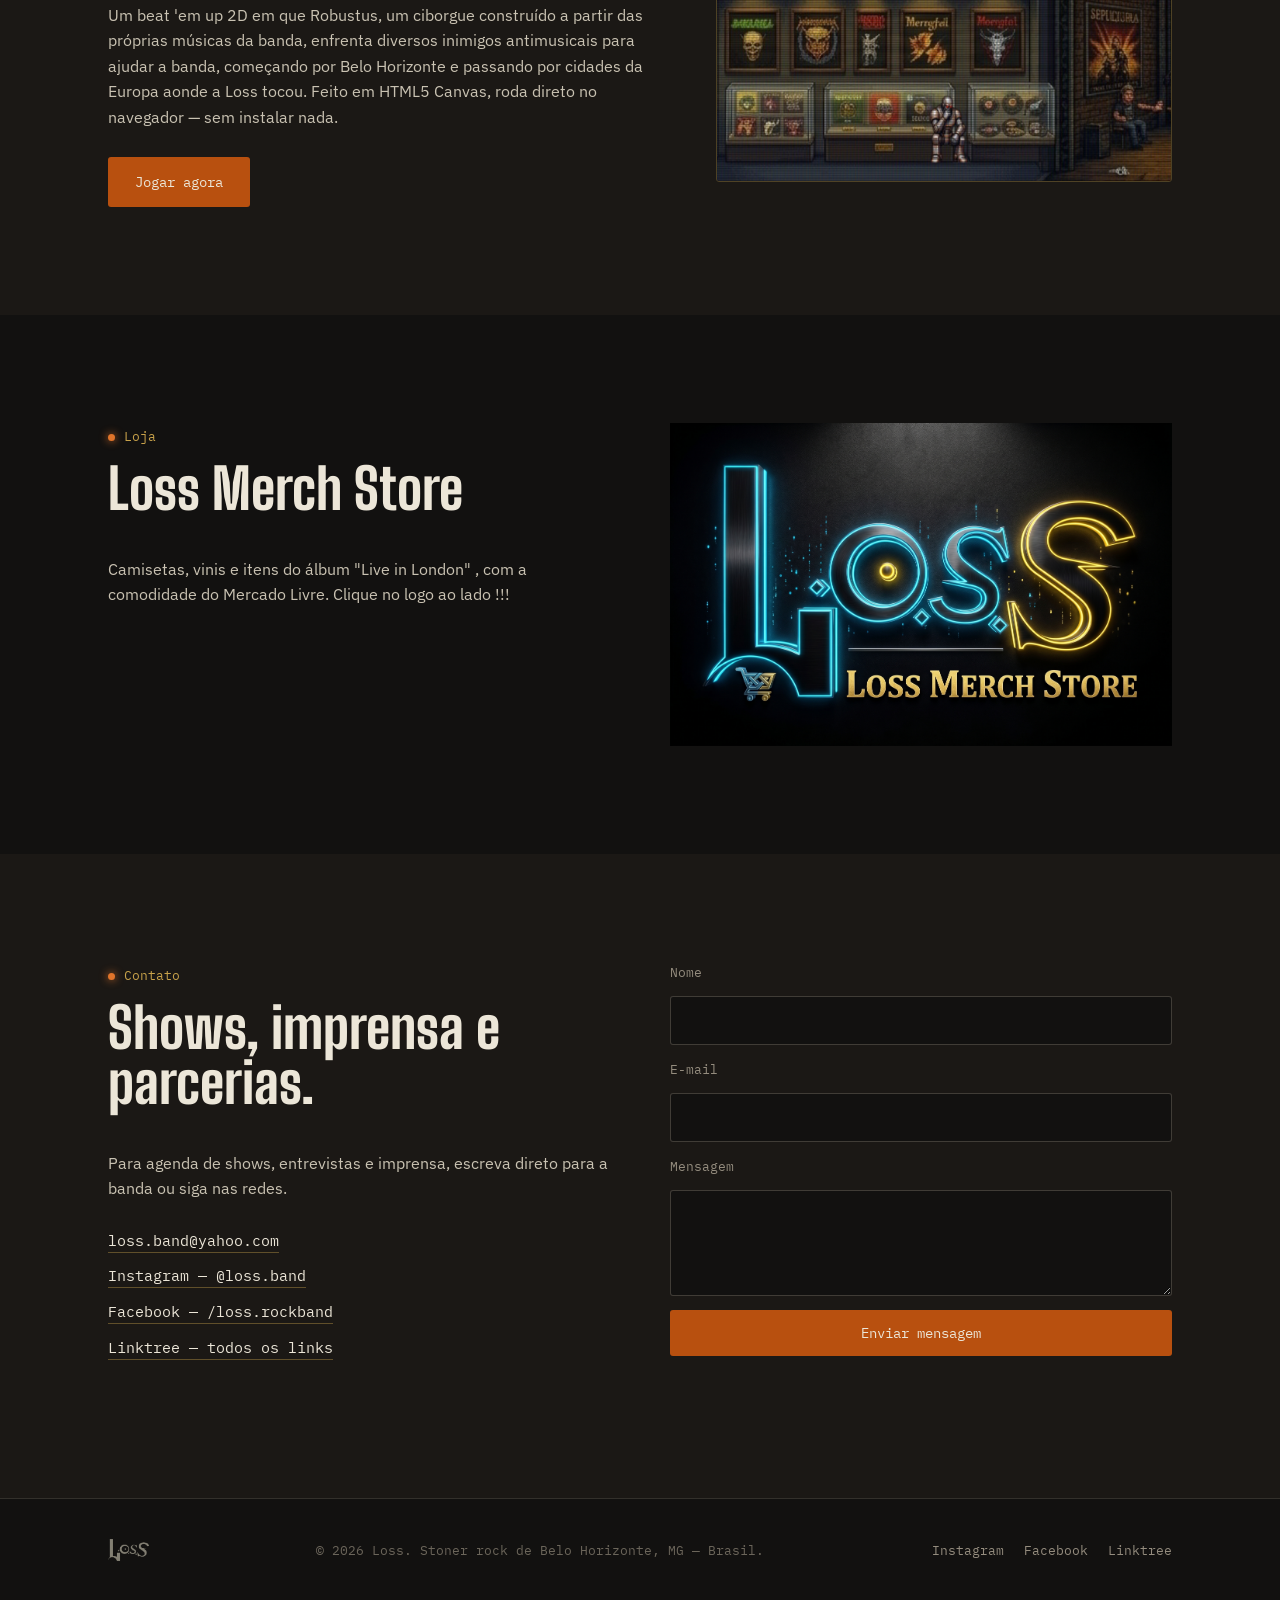
==== commit 492c6516: "Update index.html" ====
--- a/index.html
+++ b/index.html
@@ -85,7 +85,7 @@
         </div>
         <div>
           <dt>Influências</dt>
-          <dd>Black Sabbath, Deep Purple, Rush, Van Halen</dd>
+          <dd>Black Sabbath, Deep Purple, Led Zeppelin, Rush, Van Halen</dd>
         </div>
       </dl>
     </div>
@@ -95,28 +95,28 @@
   <section class="section discografia" id="discografia">
     <div class="wrap">
       <span class="eyebrow">Discografia</span>
-      <h2>Quatro capítulos, do estúdio em BH a um pub em Londres.</h2>
+      <h2>Quatro capítulos, do estúdio em BH a um disco ao vivo em Londres.</h2>
 
       <ol class="timeline">
         <li class="timeline-item">
           <div class="timeline-year">2020</div>
           <div class="timeline-body">
             <h3>Let's Go <span>EP</span></h3>
-            <p>Estreia de quatro faixas autorais, gravada no Estúdio Riff (BH) e com mixagem e masterização do produtor dinamarquês Tue Madsen, que já trabalhou com nomes como Rob Halford e Meshuggah.</p>
+            <p>EP de estreia de com quatro faixas autorais, gravada no Estúdio Riff (BH) e com mixagem e masterização do produtor dinamarquês Tue Madsen, que já trabalhou com nomes como Rob Halford e Meshuggah.</p>
           </div>
         </li>
         <li class="timeline-item">
           <div class="timeline-year">2022</div>
           <div class="timeline-body">
             <h3>Storm <span>Álbum</span></h3>
-            <p>Primeiro álbum de estúdio e primeiro lançamento pela DyMM Records. Onze faixas em português e inglês, gravadas no Analog Dream Studio (BH) e mixadas em Atenas, na Grécia, por Jim Siou.</p>
+            <p>Primeiro álbum de estúdio e primeiro lançamento pela DyMM Records (Lisboa / Londres). Onze faixas em português e inglês, gravadas no Analog Dream Studio (BH) e mixadas em Atenas, na Grécia, por Jim Siou.</p>
           </div>
         </li>
         <li class="timeline-item">
           <div class="timeline-year">2024</div>
           <div class="timeline-body">
             <h3>Human Factor <span>Álbum</span></h3>
-            <p>Segundo álbum, sobre o atrito entre o humano e a máquina. Gravado no Analog Dream Studio e mixado por Tue Madsen na Dinamarca, foi apresentado em um evento fechado na loja Woodstock, em São Paulo.</p>
+            <p>Segundo álbum, com temática conceitual sobre o atrito entre o ser humano e a máquina. Gravado no Analog Dream Studio e mixado por Tue Madsen na Dinamarca.</p>
           </div>
         </li>
         <li class="timeline-item">
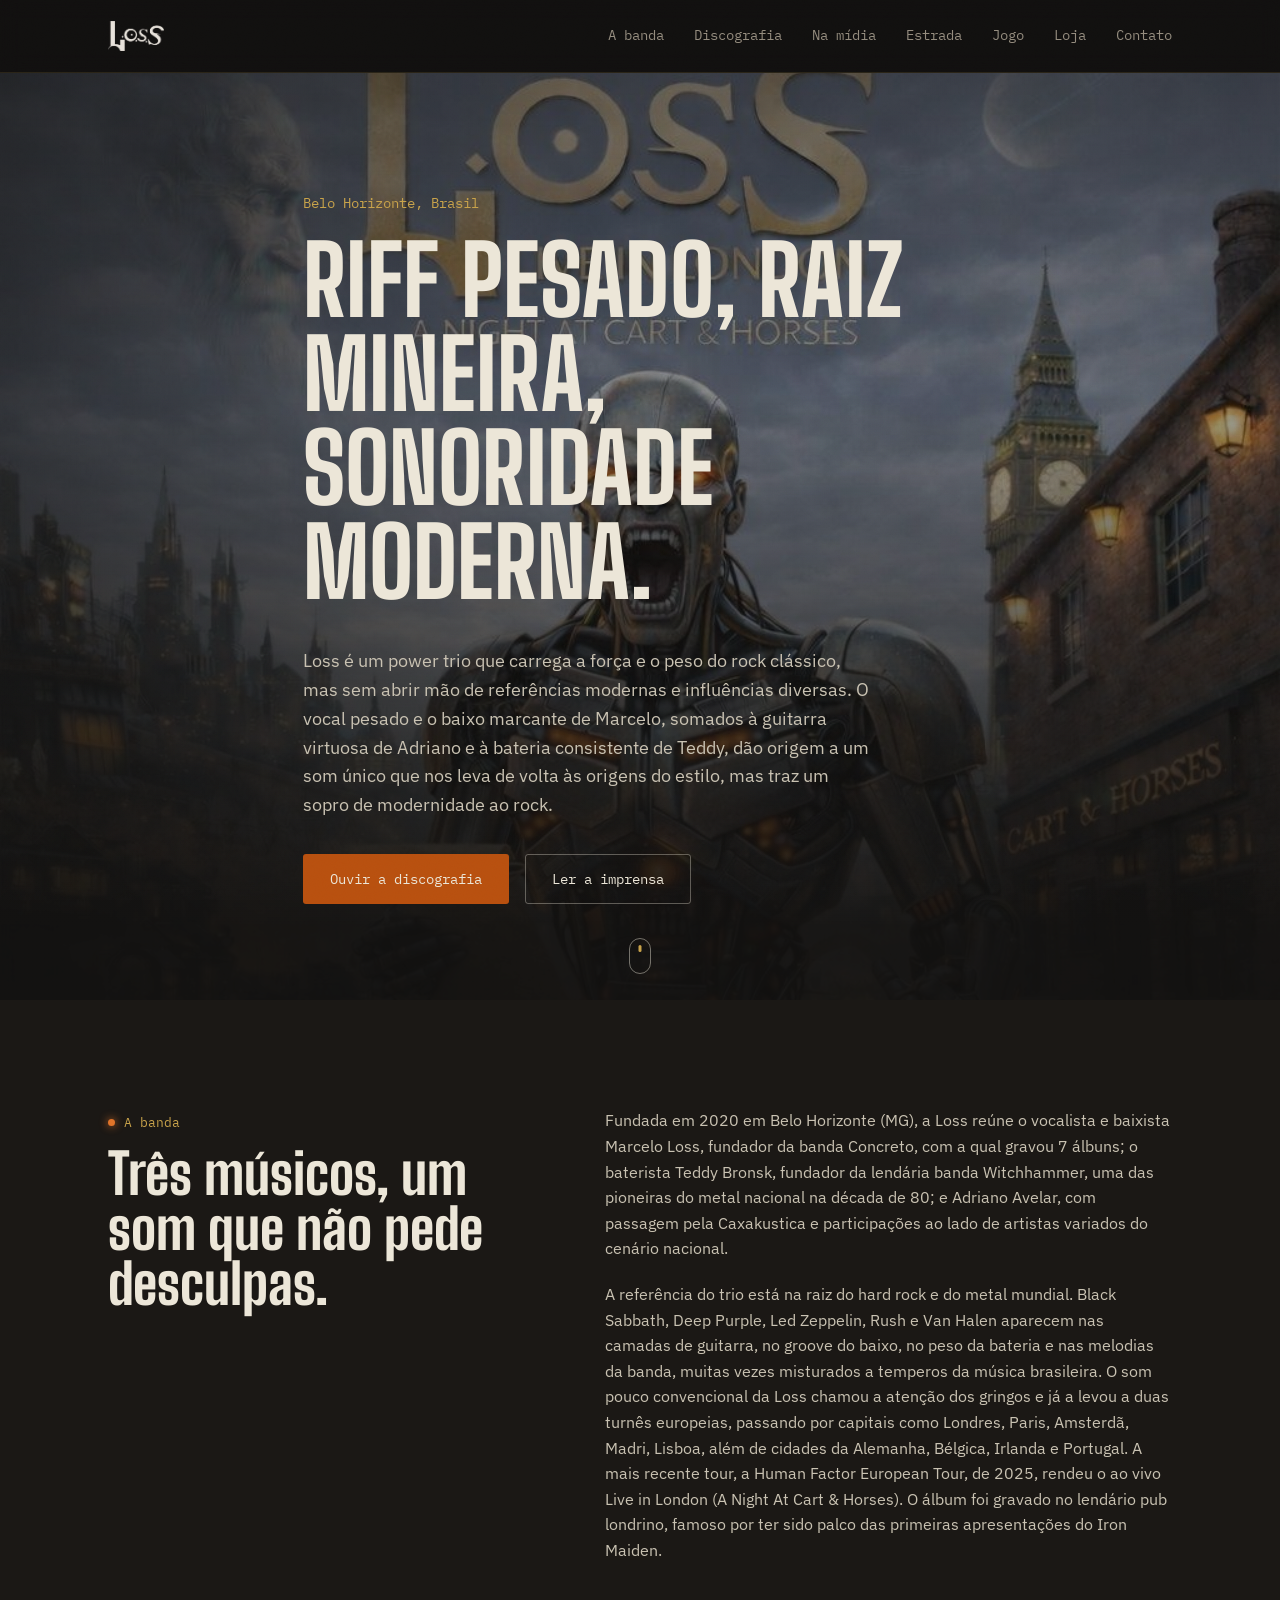
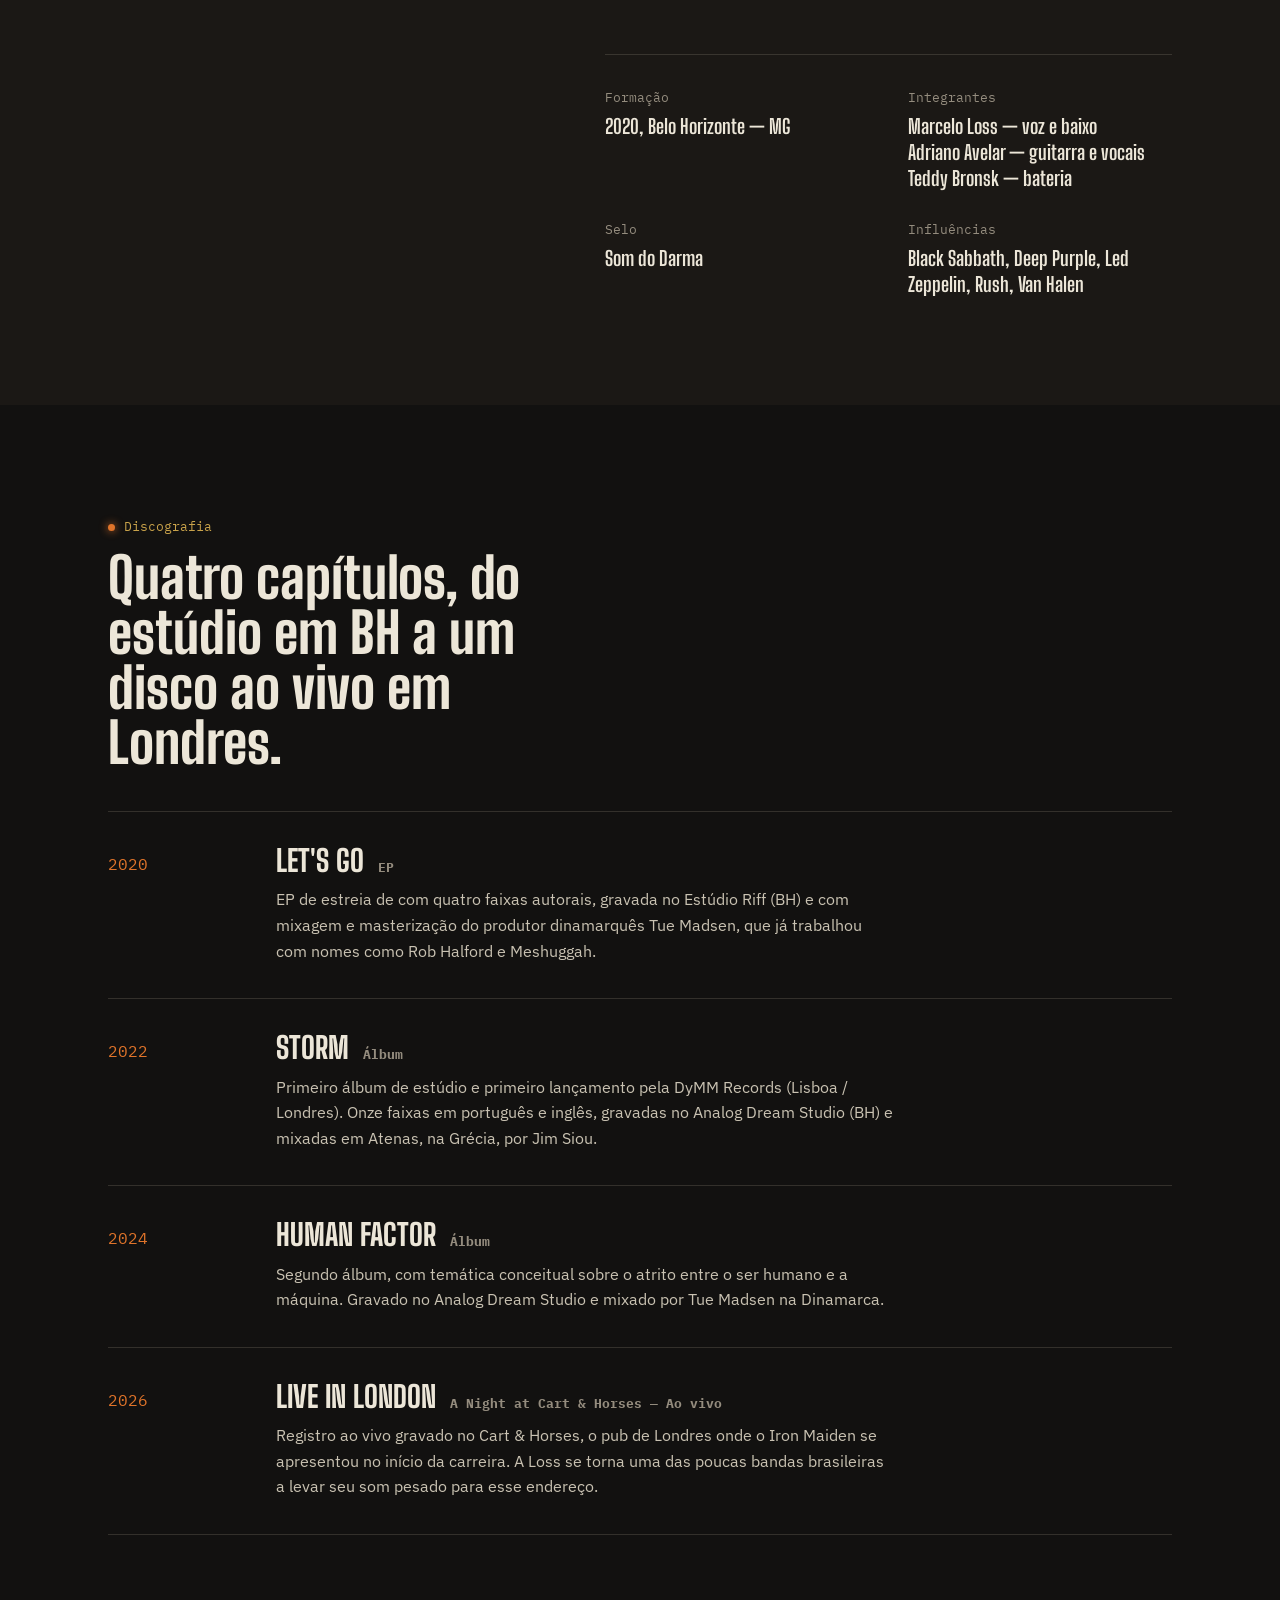
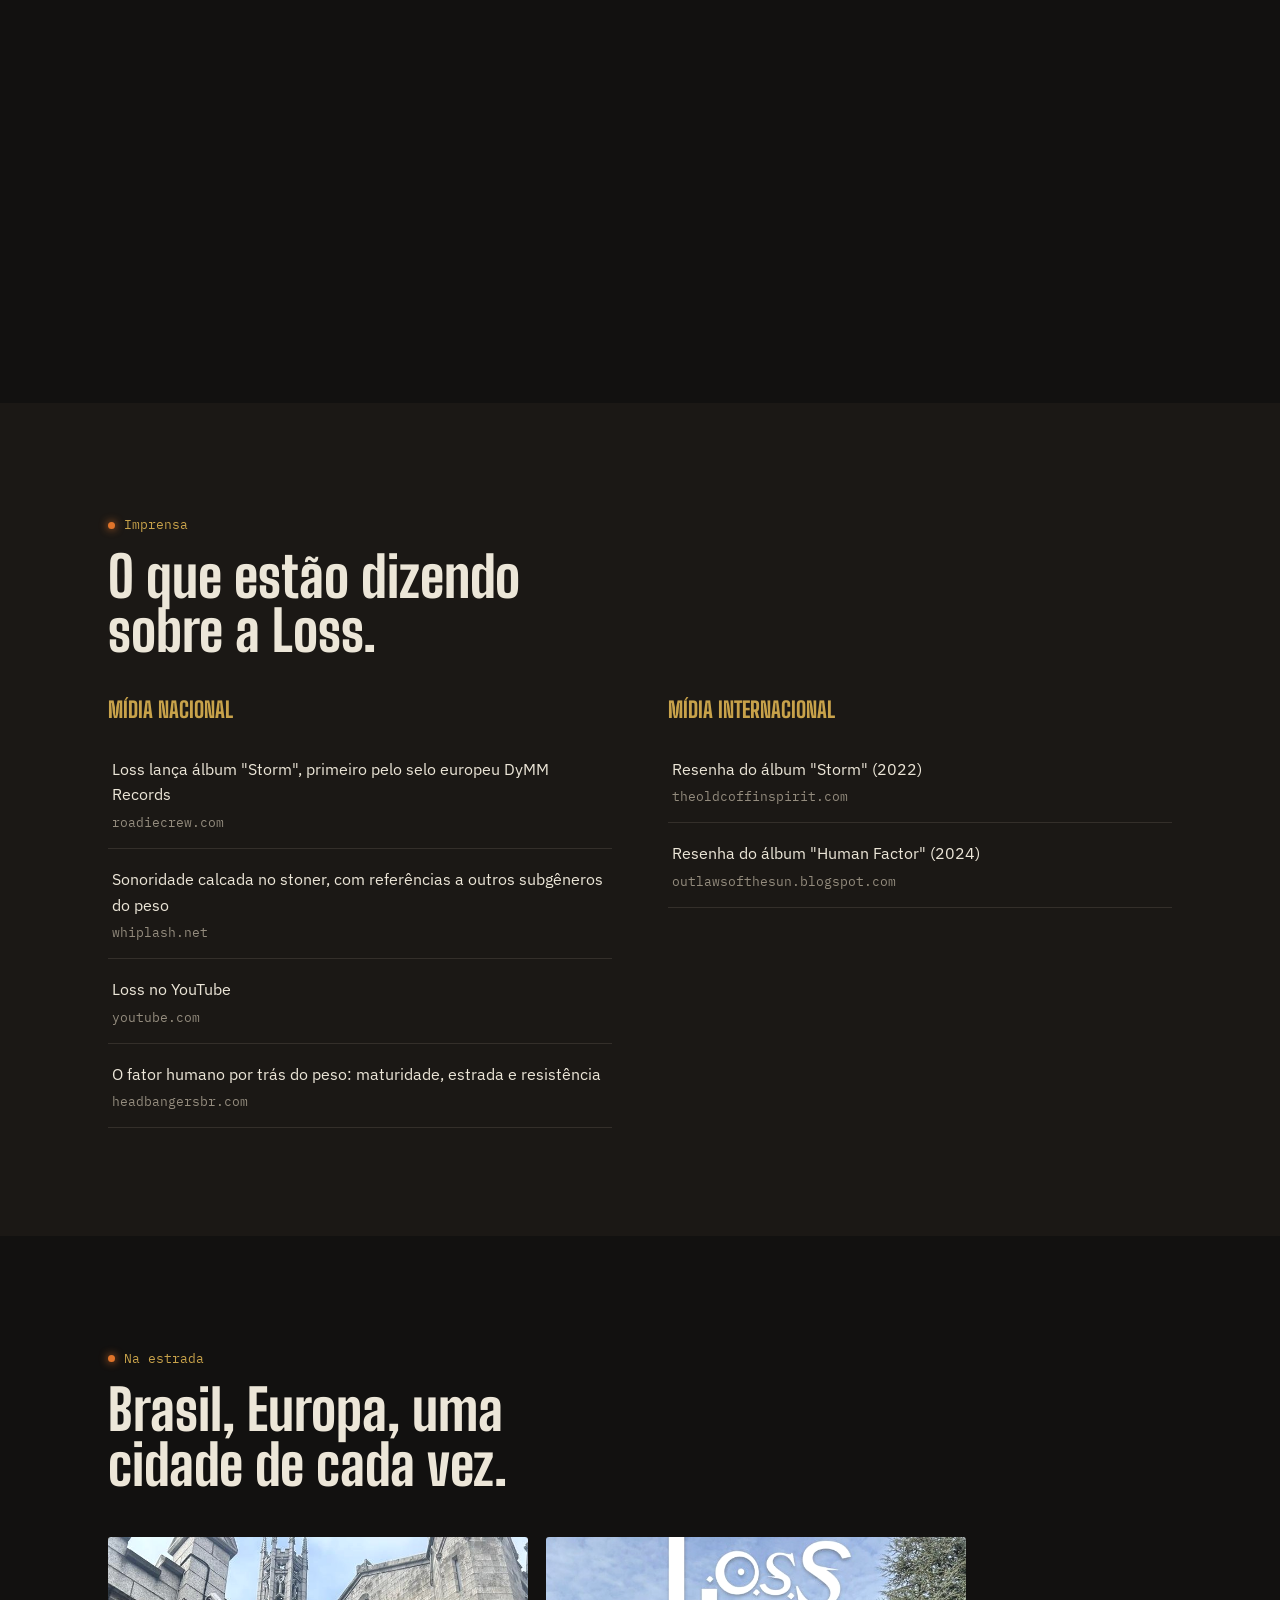
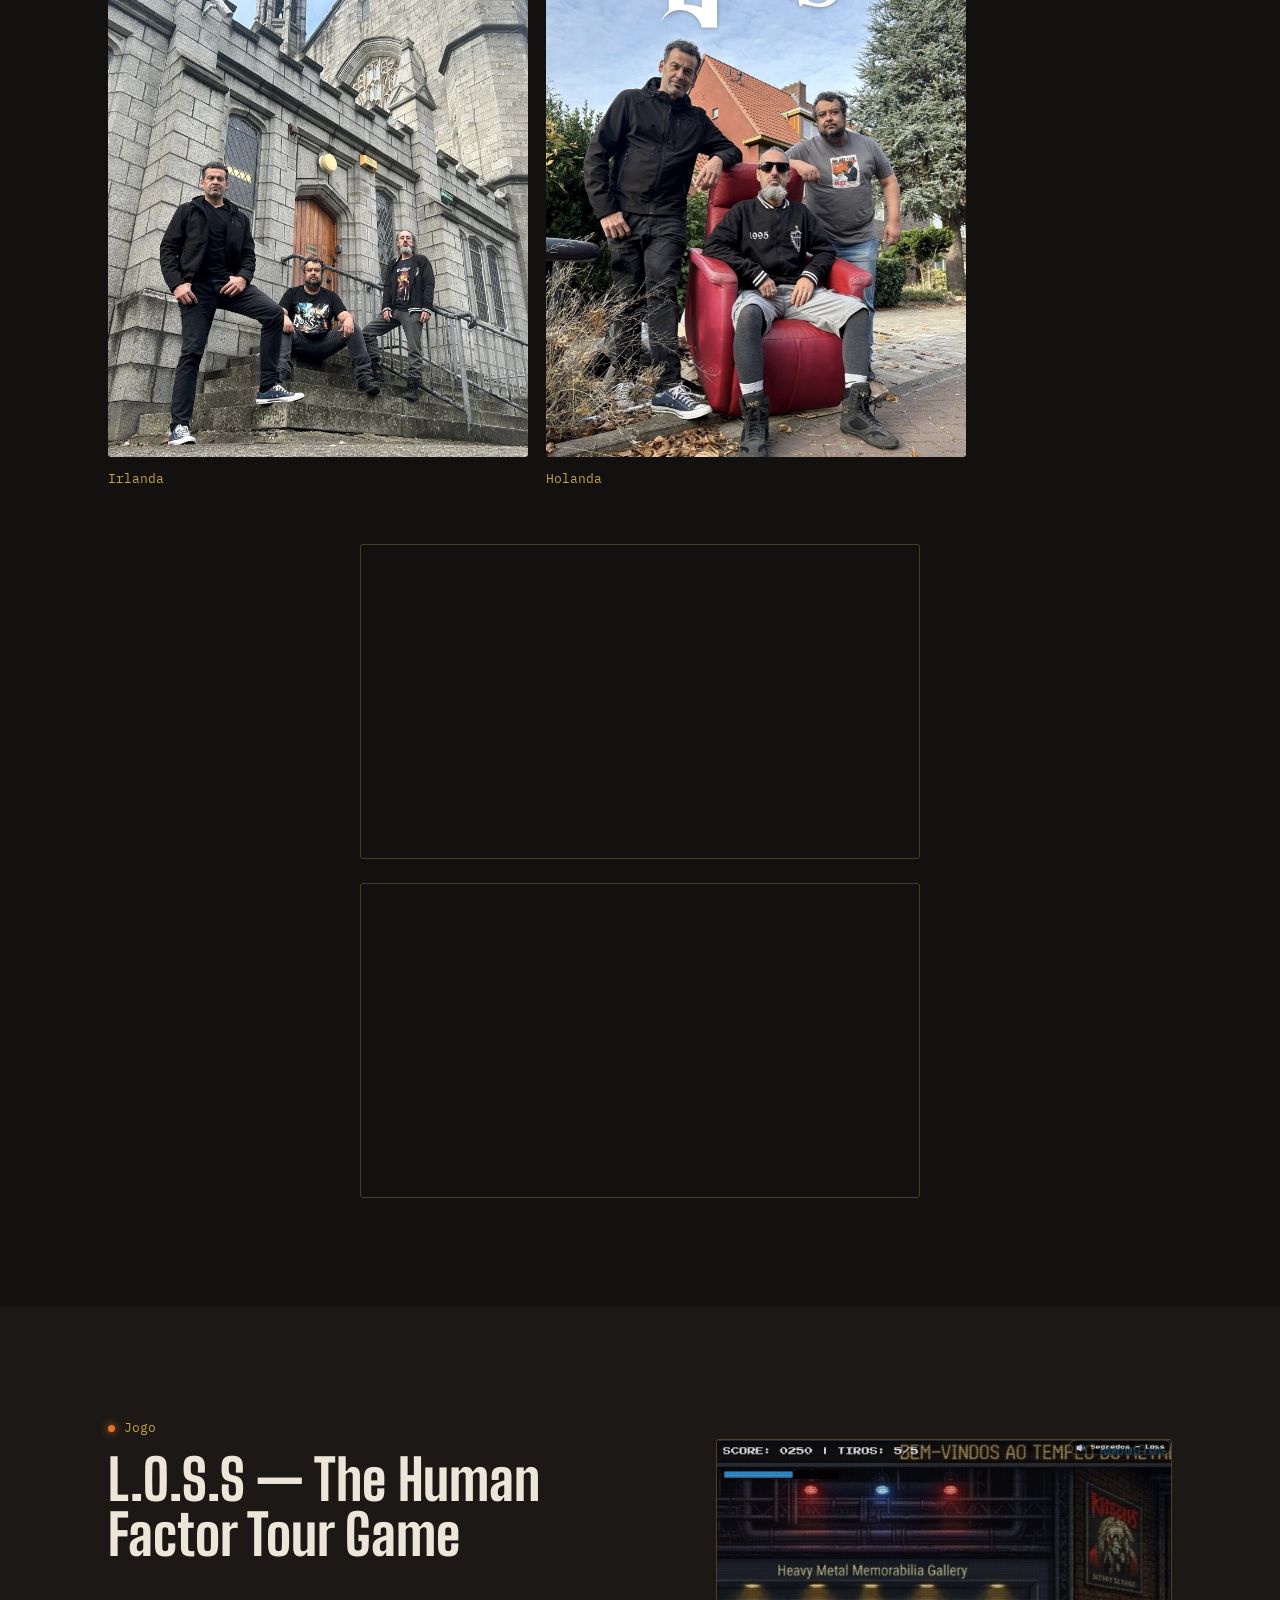
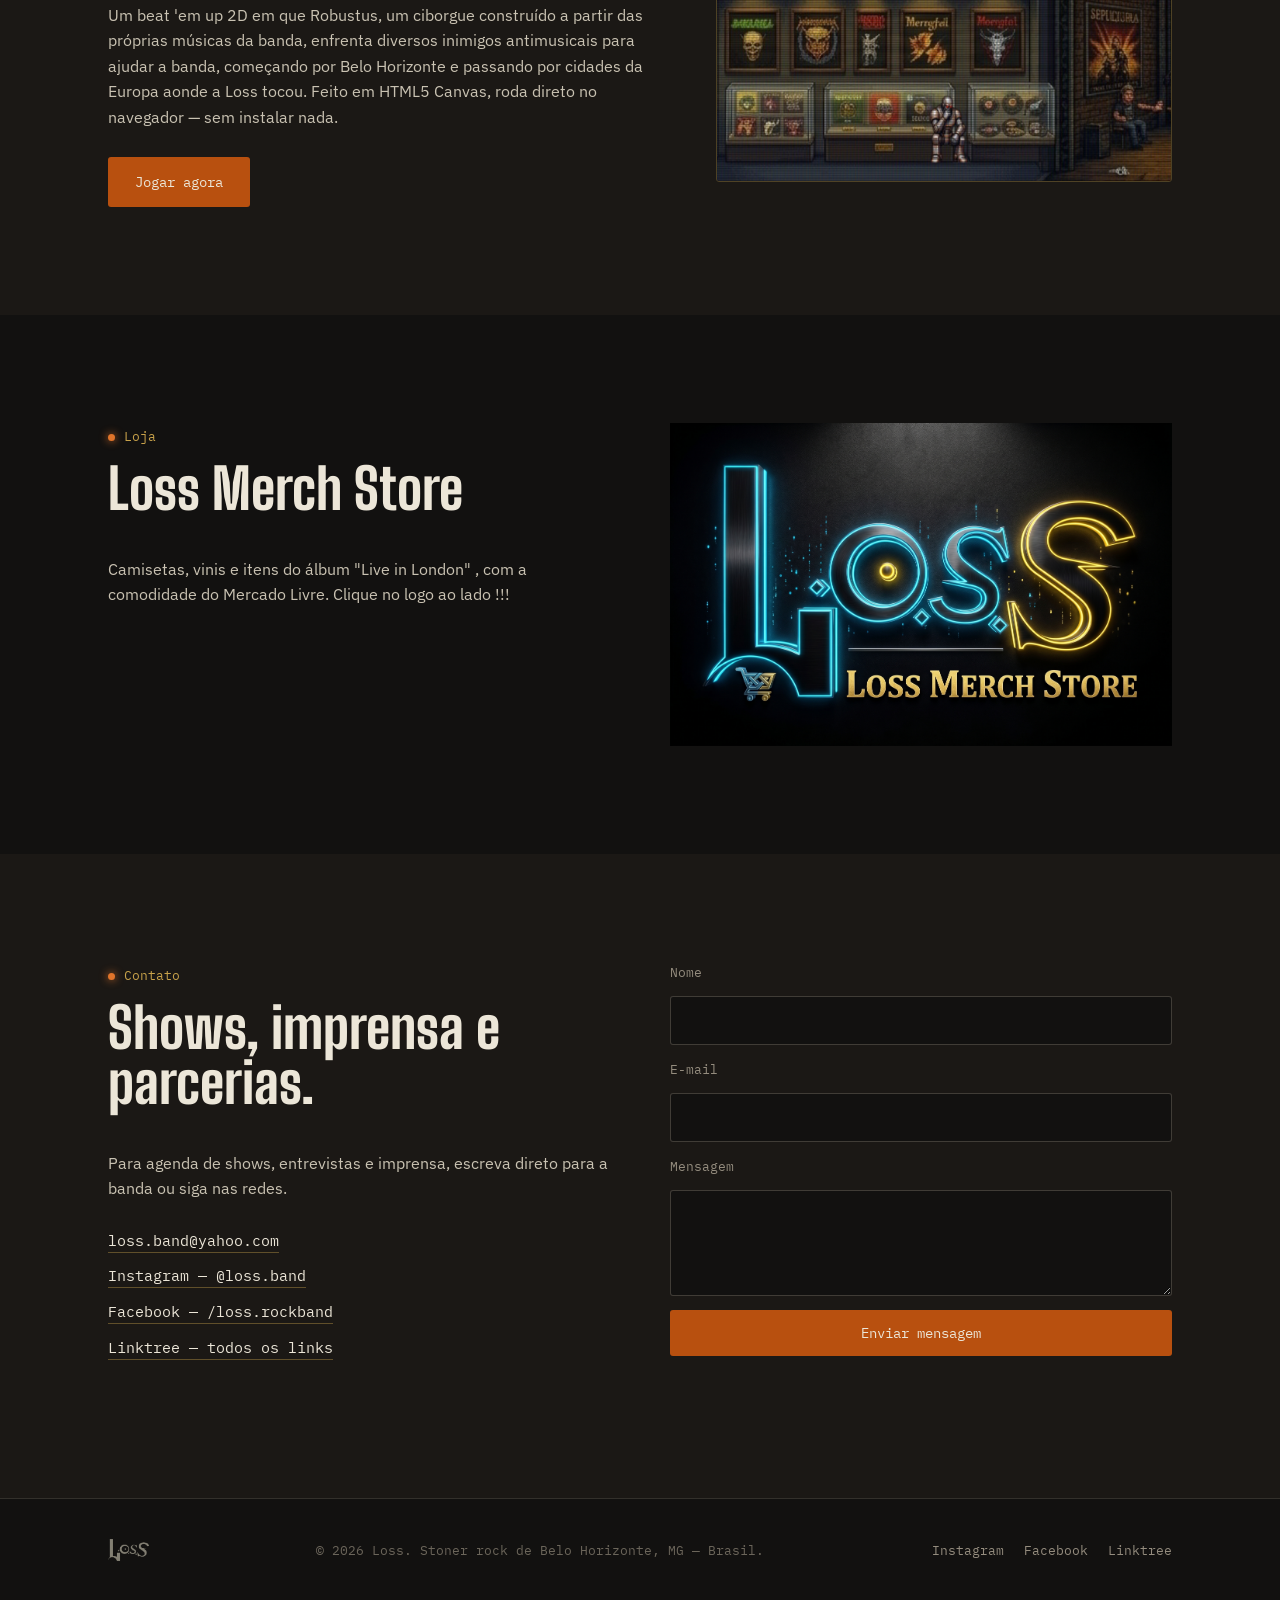
==== commit 2ba7894b: "Update index.html" ====
--- a/index.html
+++ b/index.html
@@ -192,7 +192,7 @@
   <section class="section estrada" id="fotos">
     <div class="wrap">
       <span class="eyebrow">Na estrada</span>
-      <h2>Europa, uma cidade de cada vez.</h2>
+      <h2>Brasil, Europa, uma cidade de cada vez.</h2>
     </div>
     <div class="estrada-strip">
       <figure>
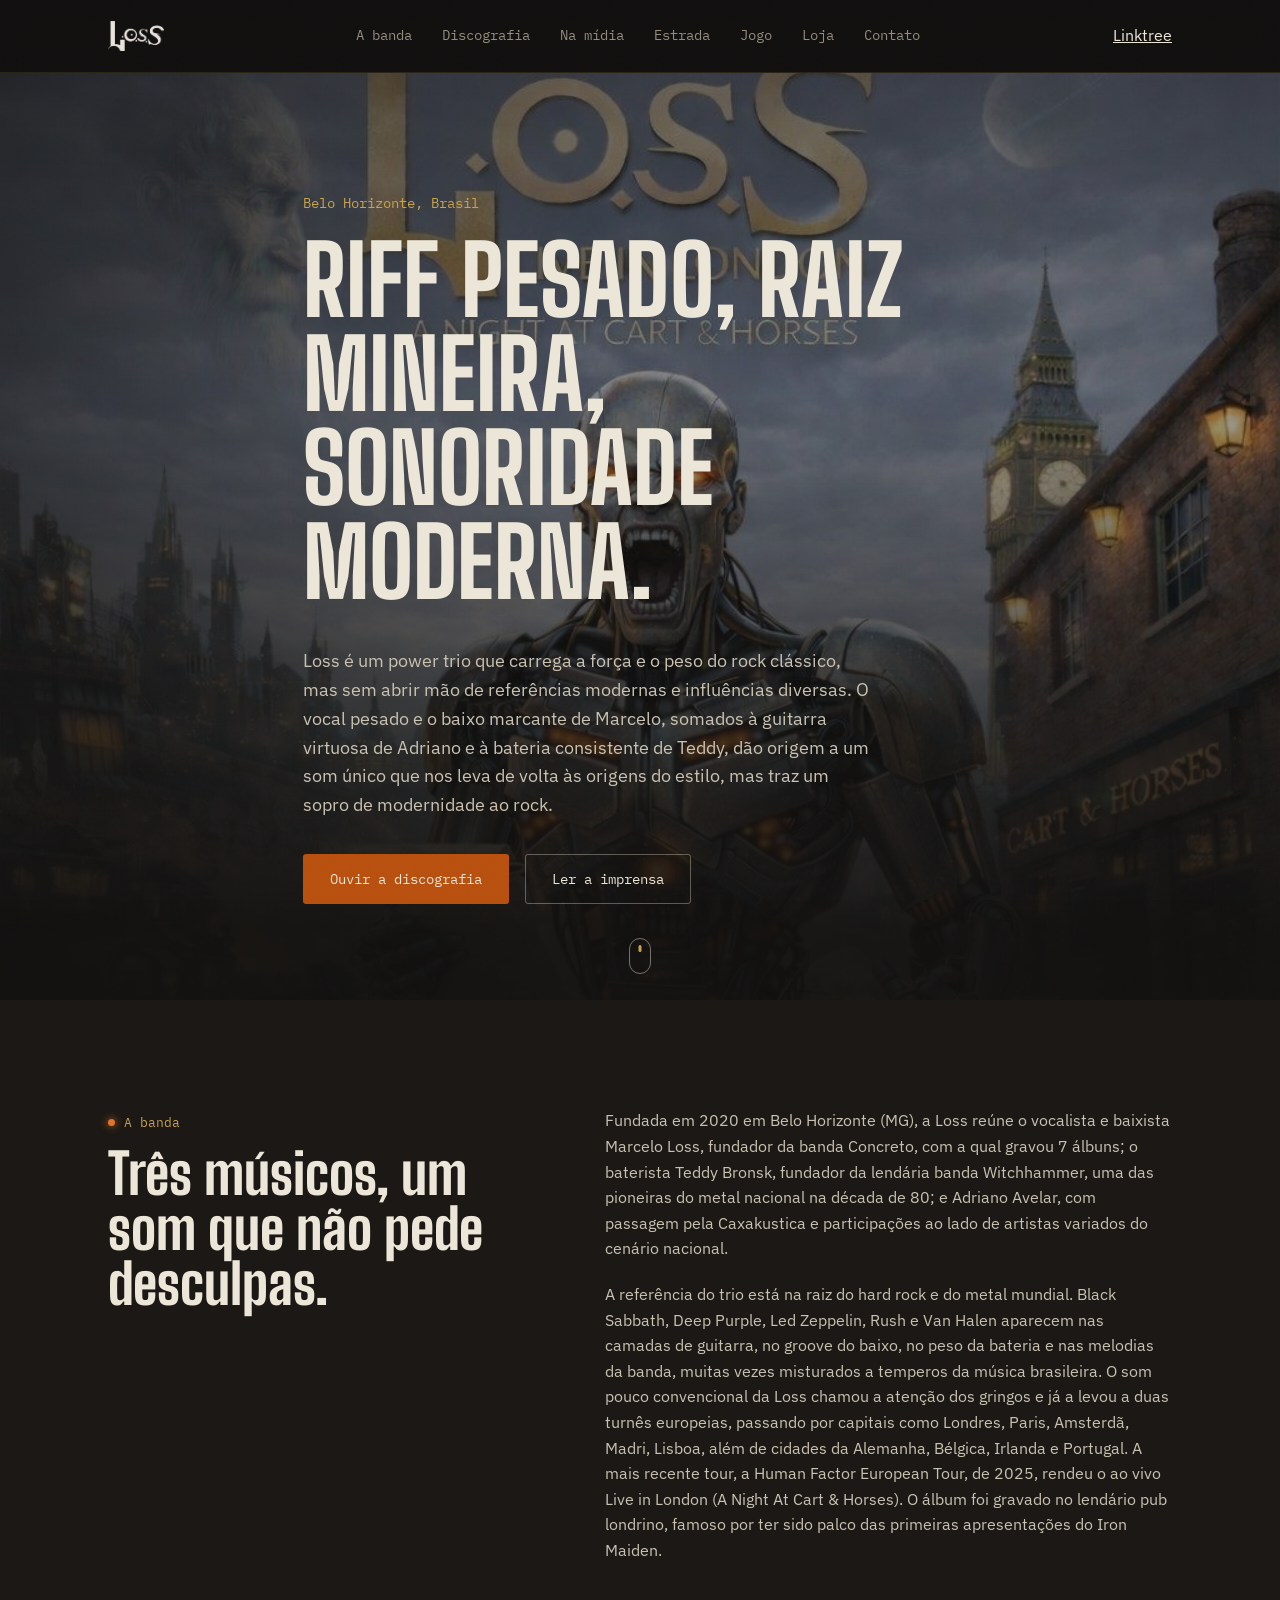
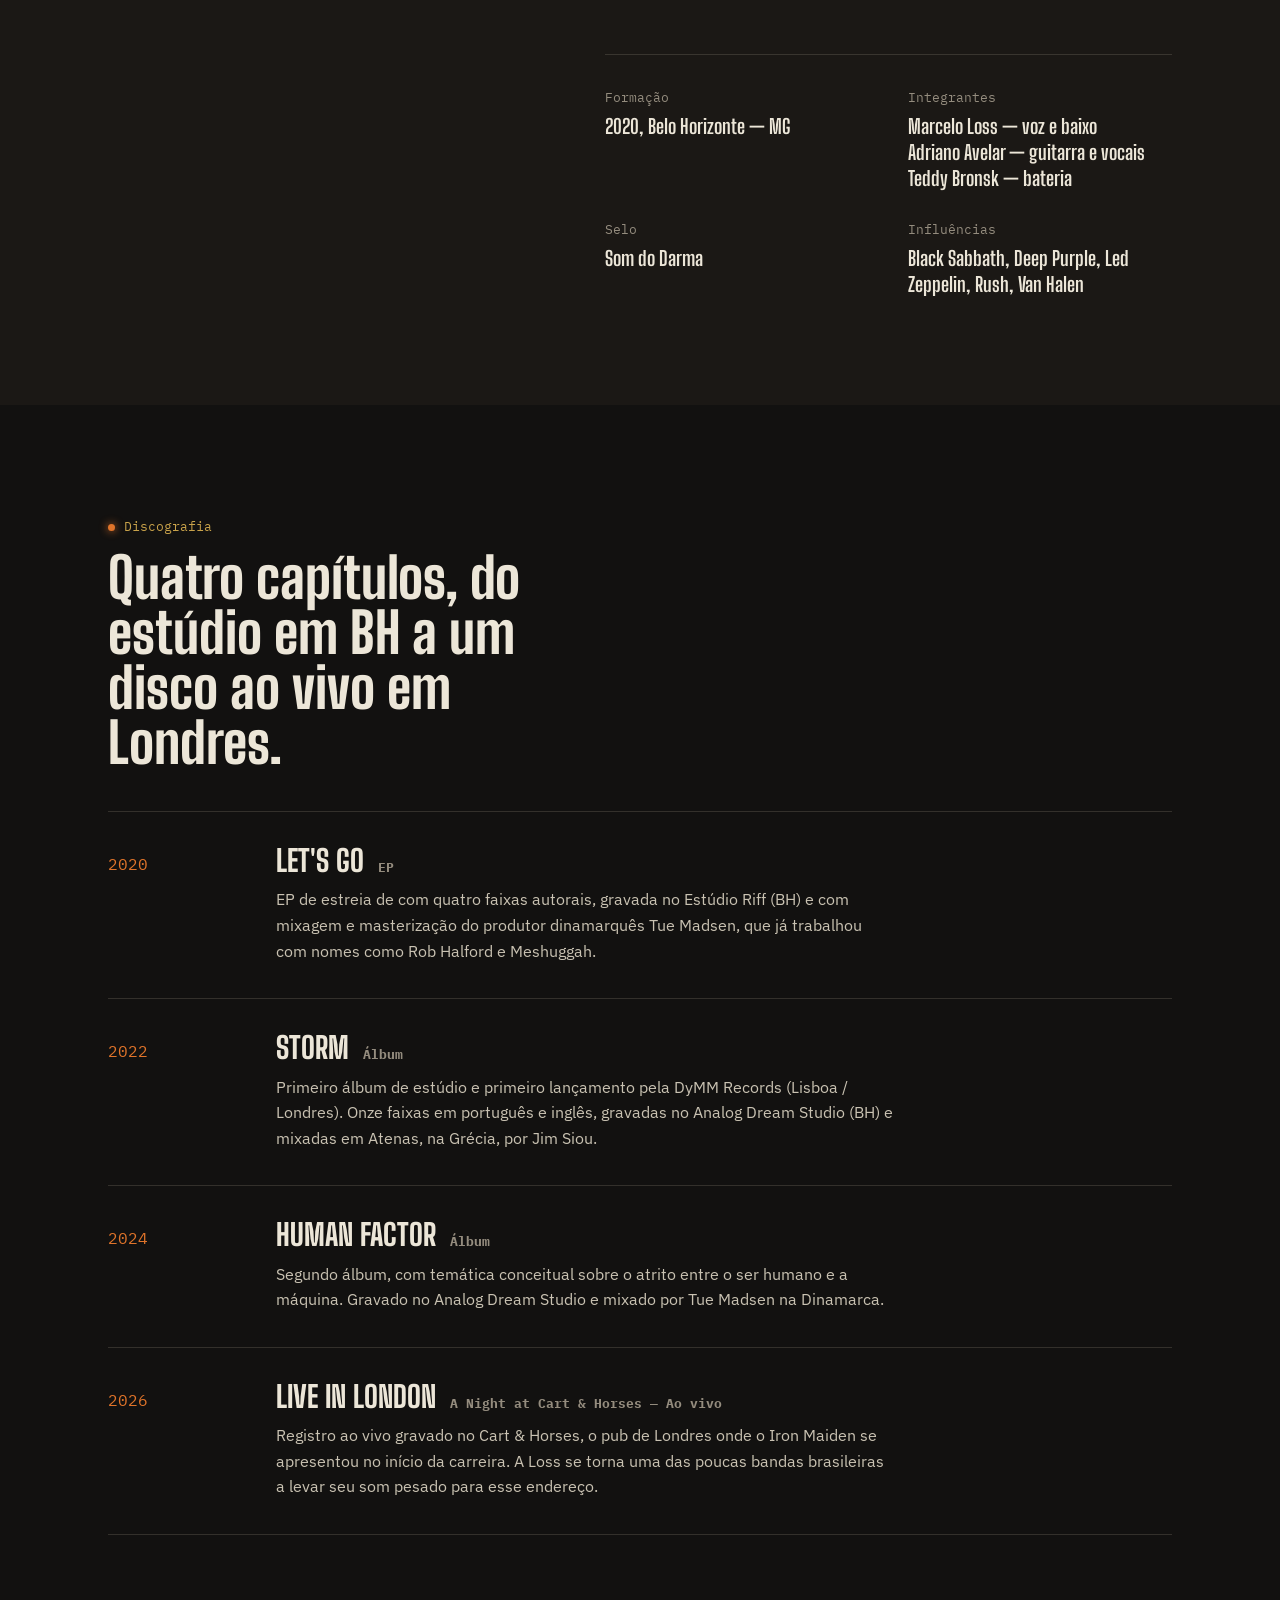
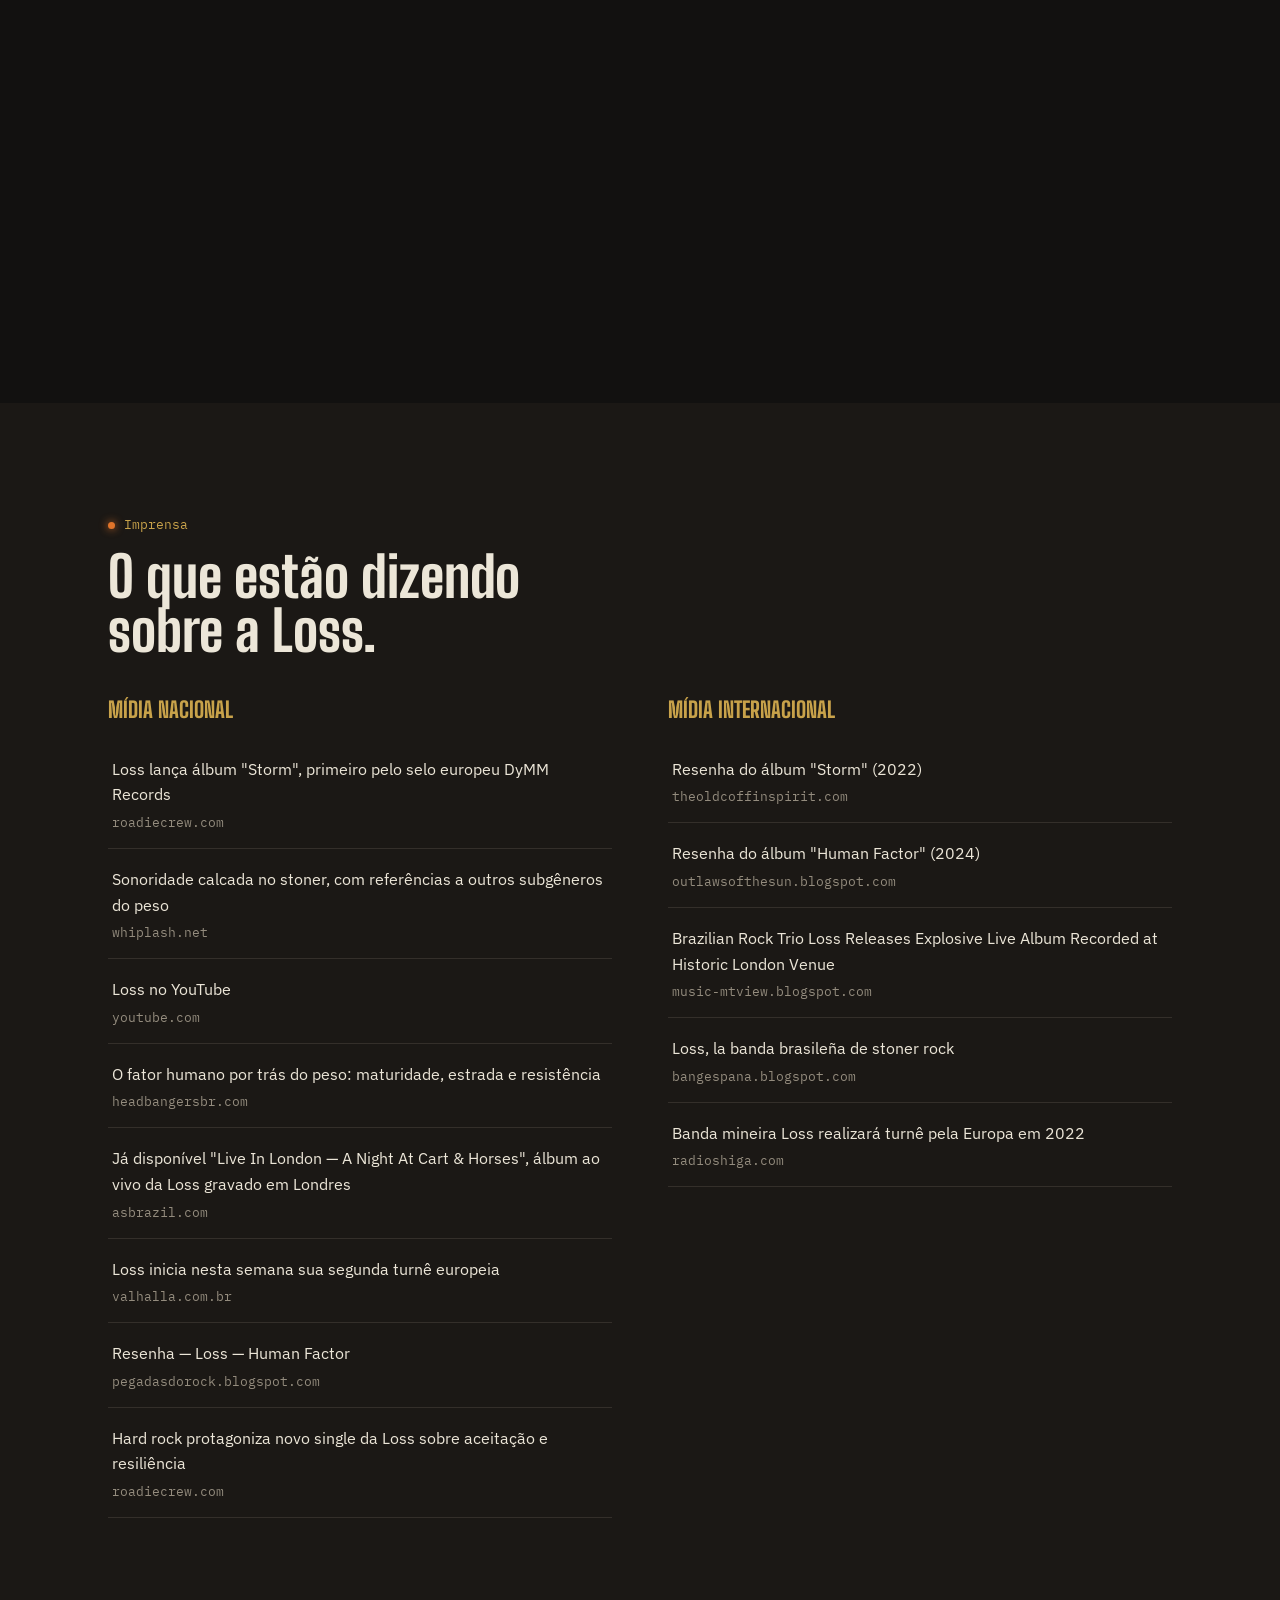
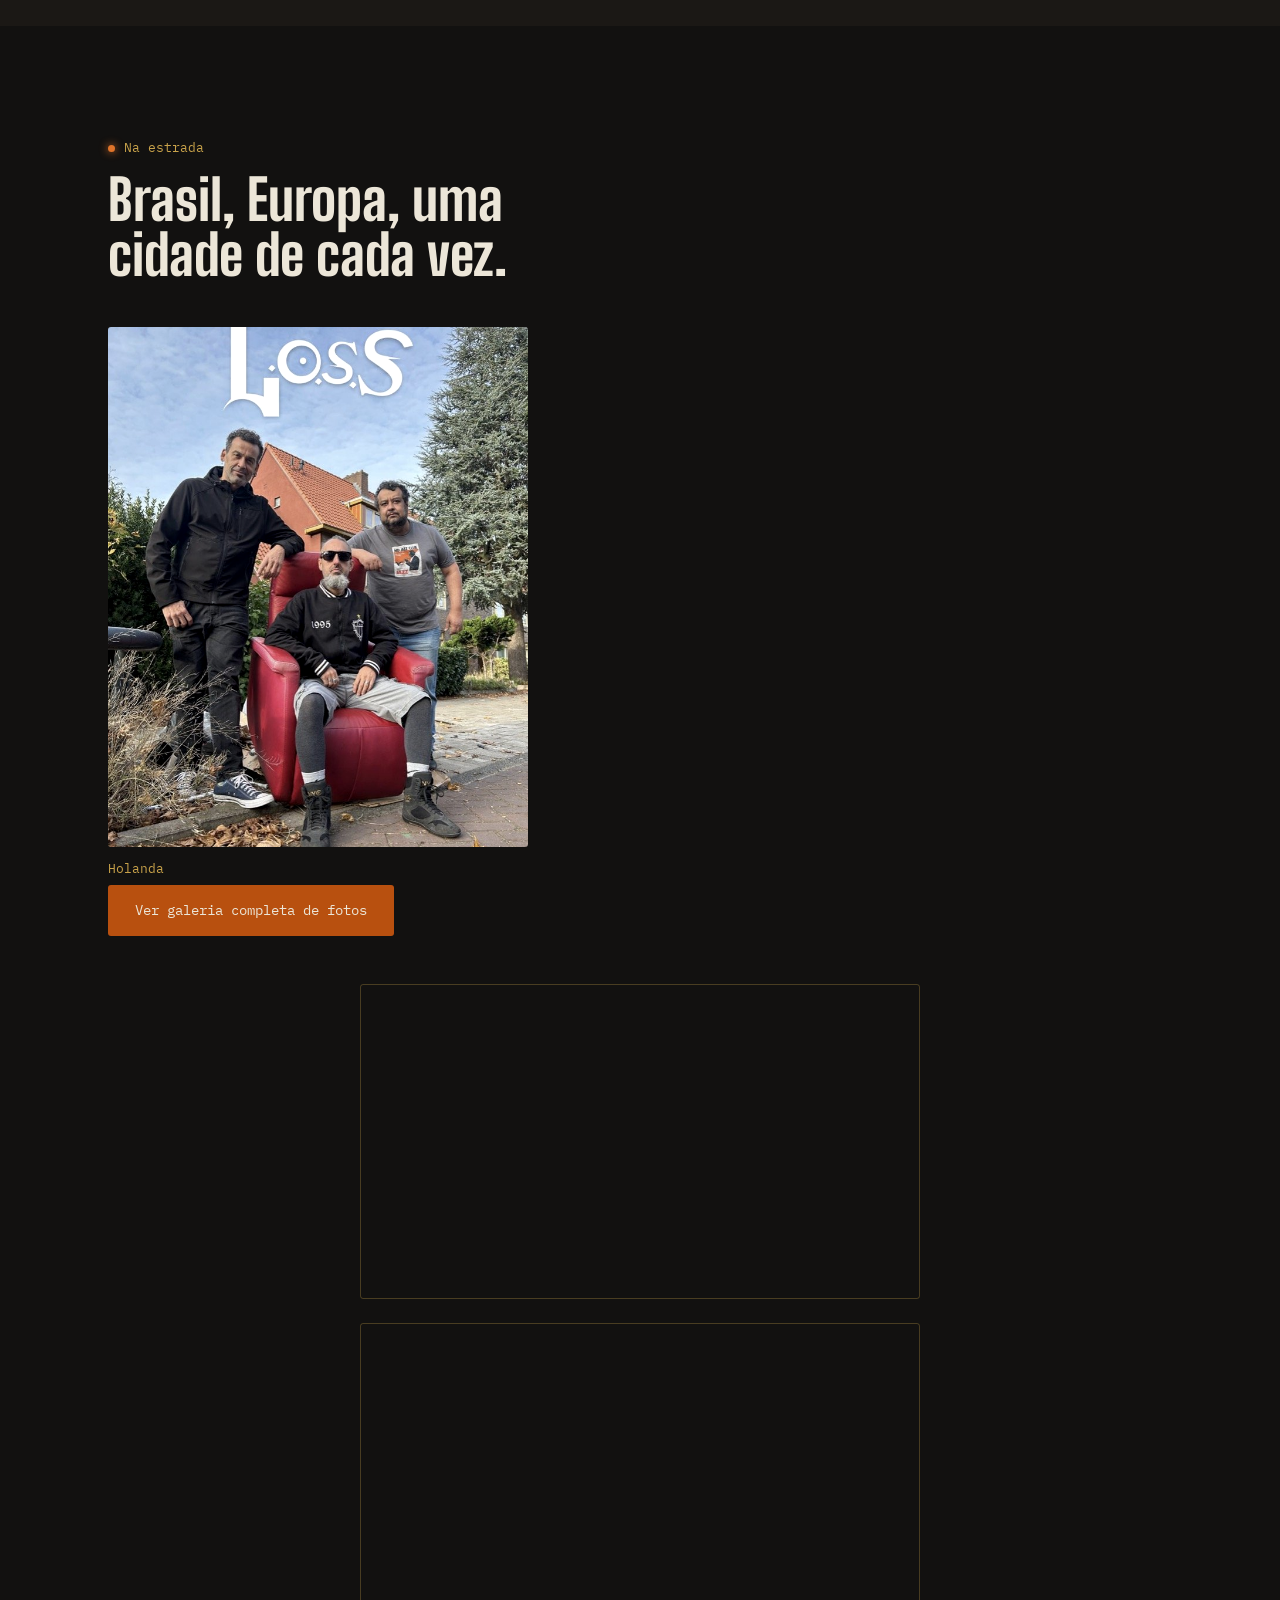
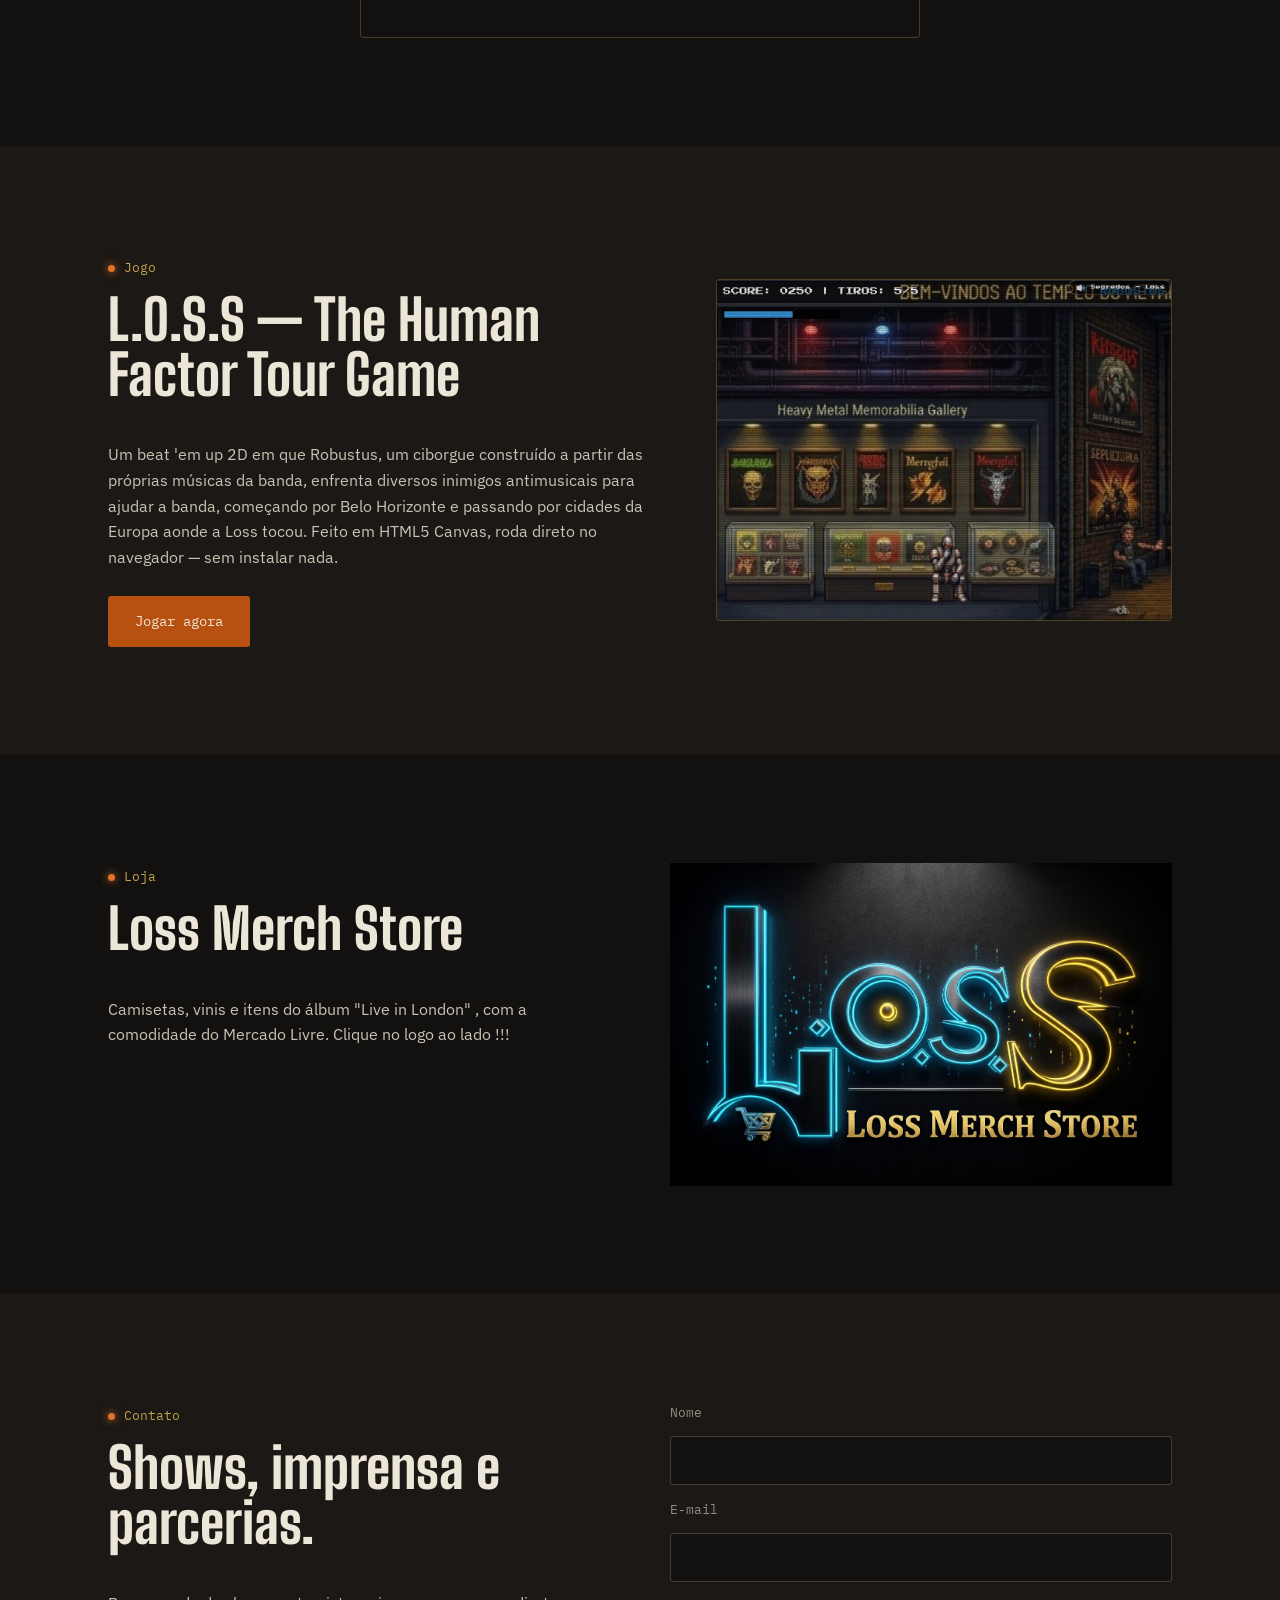
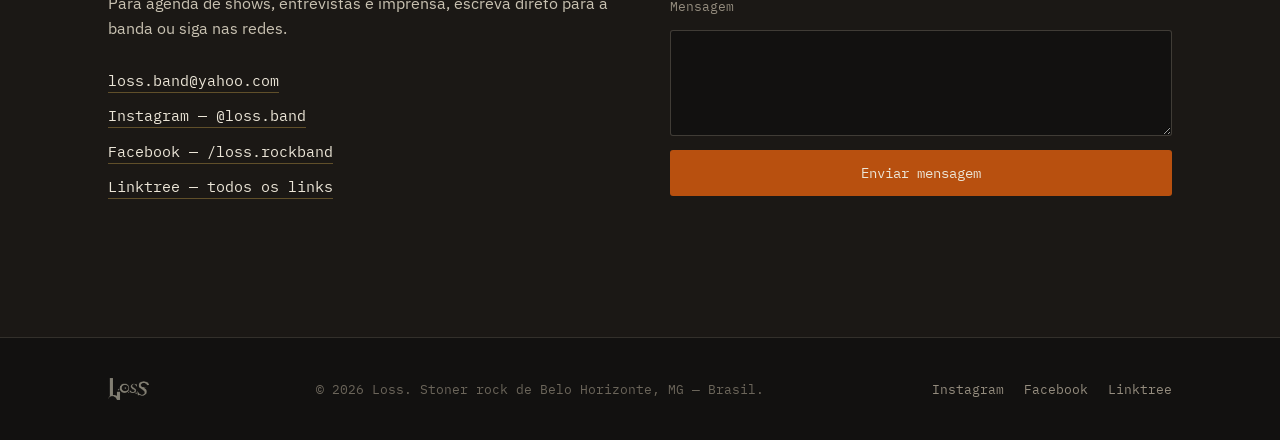
==== commit c2676ee9: "Update index.html" ====
--- a/index.html
+++ b/index.html
@@ -32,6 +32,7 @@
       <a href="#loja">Loja</a>
       <a href="#contato">Contato</a>
     </nav>
+    <a href="https://linktr.ee/Lossband" target="_blank" rel="noopener" class="nav-linktree">Linktree</a>
   </div>
 </header>
 
@@ -165,6 +166,30 @@
                 <span class="link-source">headbangersbr.com</span>
               </a>
             </li>
+            <li>
+              <a href="https://www.asbrazil.com/news/view/2743-ja-disponivel-live-in-london-a-night-at-cart-horses-album-ao-vivo-do-loss-gravado-em-londres" target="_blank" rel="noopener">
+                <span class="link-title">Já disponível "Live In London — A Night At Cart &amp; Horses", álbum ao vivo da Loss gravado em Londres</span>
+                <span class="link-source">asbrazil.com</span>
+              </a>
+            </li>
+            <li>
+              <a href="https://www.valhalla.com.br/website/loss-inicia-nesta-semana-sua-segunda-turne-europeia/" target="_blank" rel="noopener">
+                <span class="link-title">Loss inicia nesta semana sua segunda turnê europeia</span>
+                <span class="link-source">valhalla.com.br</span>
+              </a>
+            </li>
+            <li>
+              <a href="https://pegadasdorock.blogspot.com/2024/08/resenha-loss-human-factor.html?m=1" target="_blank" rel="noopener">
+                <span class="link-title">Resenha — Loss — Human Factor</span>
+                <span class="link-source">pegadasdorock.blogspot.com</span>
+              </a>
+            </li>
+            <li>
+              <a href="https://roadiecrew.com/hard-rock-protagoniza-novo-single-da-loss-sobre-aceitacao-e-resiliencia/" target="_blank" rel="noopener">
+                <span class="link-title">Hard rock protagoniza novo single da Loss sobre aceitação e resiliência</span>
+                <span class="link-source">roadiecrew.com</span>
+              </a>
+            </li>
           </ul>
         </div>
         <div class="midia-col">
@@ -180,6 +205,24 @@
               <a href="https://outlawsofthesun.blogspot.com/2024/08/human-factor-loss-album-review.html" target="_blank" rel="noopener">
                 <span class="link-title">Resenha do álbum "Human Factor" (2024)</span>
                 <span class="link-source">outlawsofthesun.blogspot.com</span>
+              </a>
+            </li>
+            <li>
+              <a href="https://music-mtview.blogspot.com/2026/06/brazilian-rock-trio-loss-releases.html?m=1" target="_blank" rel="noopener">
+                <span class="link-title">Brazilian Rock Trio Loss Releases Explosive Live Album Recorded at Historic London Venue</span>
+                <span class="link-source">music-mtview.blogspot.com</span>
+              </a>
+            </li>
+            <li>
+              <a href="https://bangespana.blogspot.com/2023/05/loss-la-banda-brasilena-de-stoner-rock.html?m=1" target="_blank" rel="noopener">
+                <span class="link-title">Loss, la banda brasileña de stoner rock</span>
+                <span class="link-source">bangespana.blogspot.com</span>
+              </a>
+            </li>
+            <li>
+              <a href="https://wp.radioshiga.com/2022/01/banda-mineira-loss-realizara-turne-pela-europa-em-2022/" target="_blank" rel="noopener">
+                <span class="link-title">Banda mineira Loss realizará turnê pela Europa em 2022</span>
+                <span class="link-source">radioshiga.com</span>
               </a>
             </li>
           </ul>
@@ -194,15 +237,14 @@
       <span class="eyebrow">Na estrada</span>
       <h2>Brasil, Europa, uma cidade de cada vez.</h2>
     </div>
-    <div class="estrada-strip">
-      <figure>
-        <img src="images/foto-igreja-irlanda.jpg" alt="Marcelo Loss, Adriano Avelar e Teddy Bronsk na frente de uma igreja histórica na Irlanda" loading="lazy">
-        <figcaption>Irlanda</figcaption>
-      </figure>
+    <div class="estrada-strip estrada-strip--single">
       <figure>
         <img src="images/foto-sofa-holanda.jpg" alt="A banda Loss ao lado de um sofá vermelho encontrado numa calçada na Holanda" loading="lazy">
         <figcaption>Holanda</figcaption>
       </figure>
+    </div>
+    <div class="wrap estrada-cta">
+      <a href="galeria.html" class="btn btn-primary">Ver galeria completa de fotos</a>
     </div>
   <div class="video-container">
     <iframe width="560" height="315" src="https://www.youtube.com/embed/JfxEi8qnJWQ?si=ATL8EQDXcjtNqgWi" title="YouTube video player" frameborder="0" allow="accelerometer; autoplay; clipboard-write; encrypted-media; gyroscope; picture-in-picture; web-share" referrerpolicy="strict-origin-when-cross-origin" allowfullscreen></iframe>
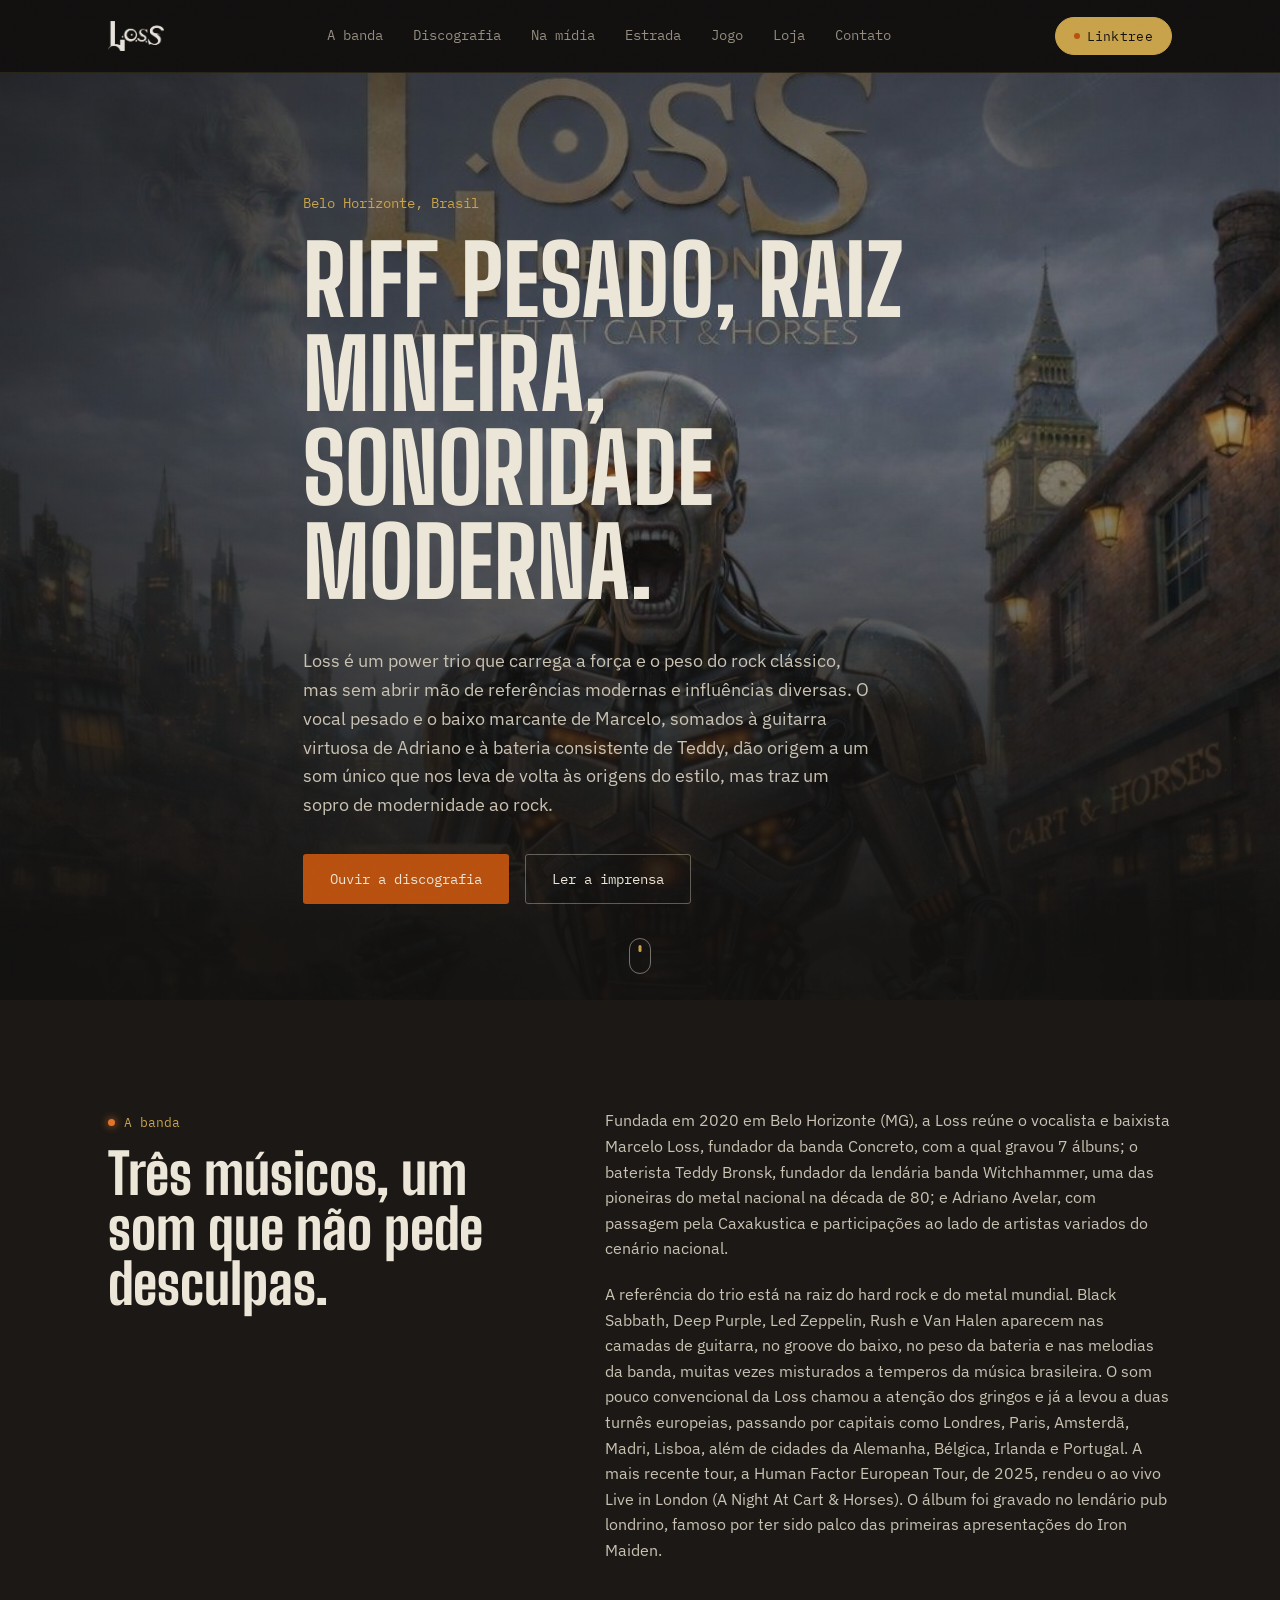
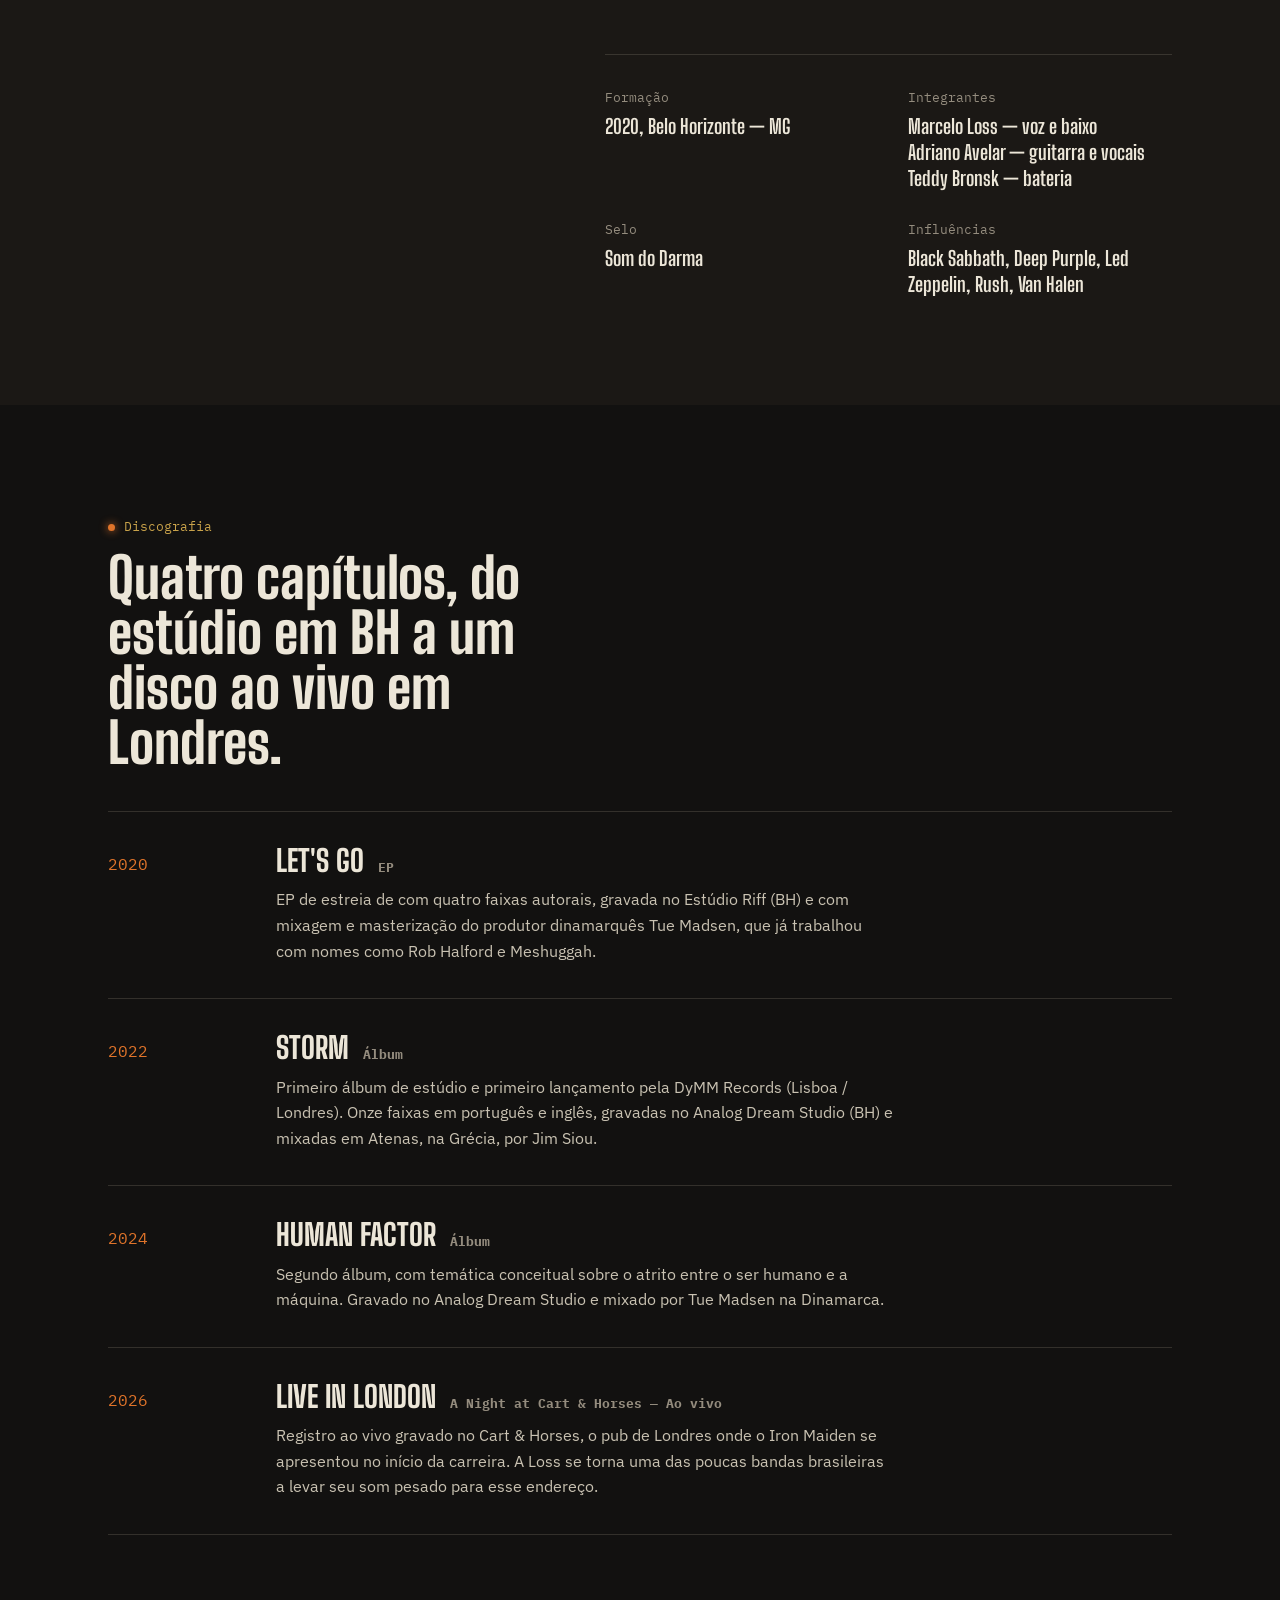
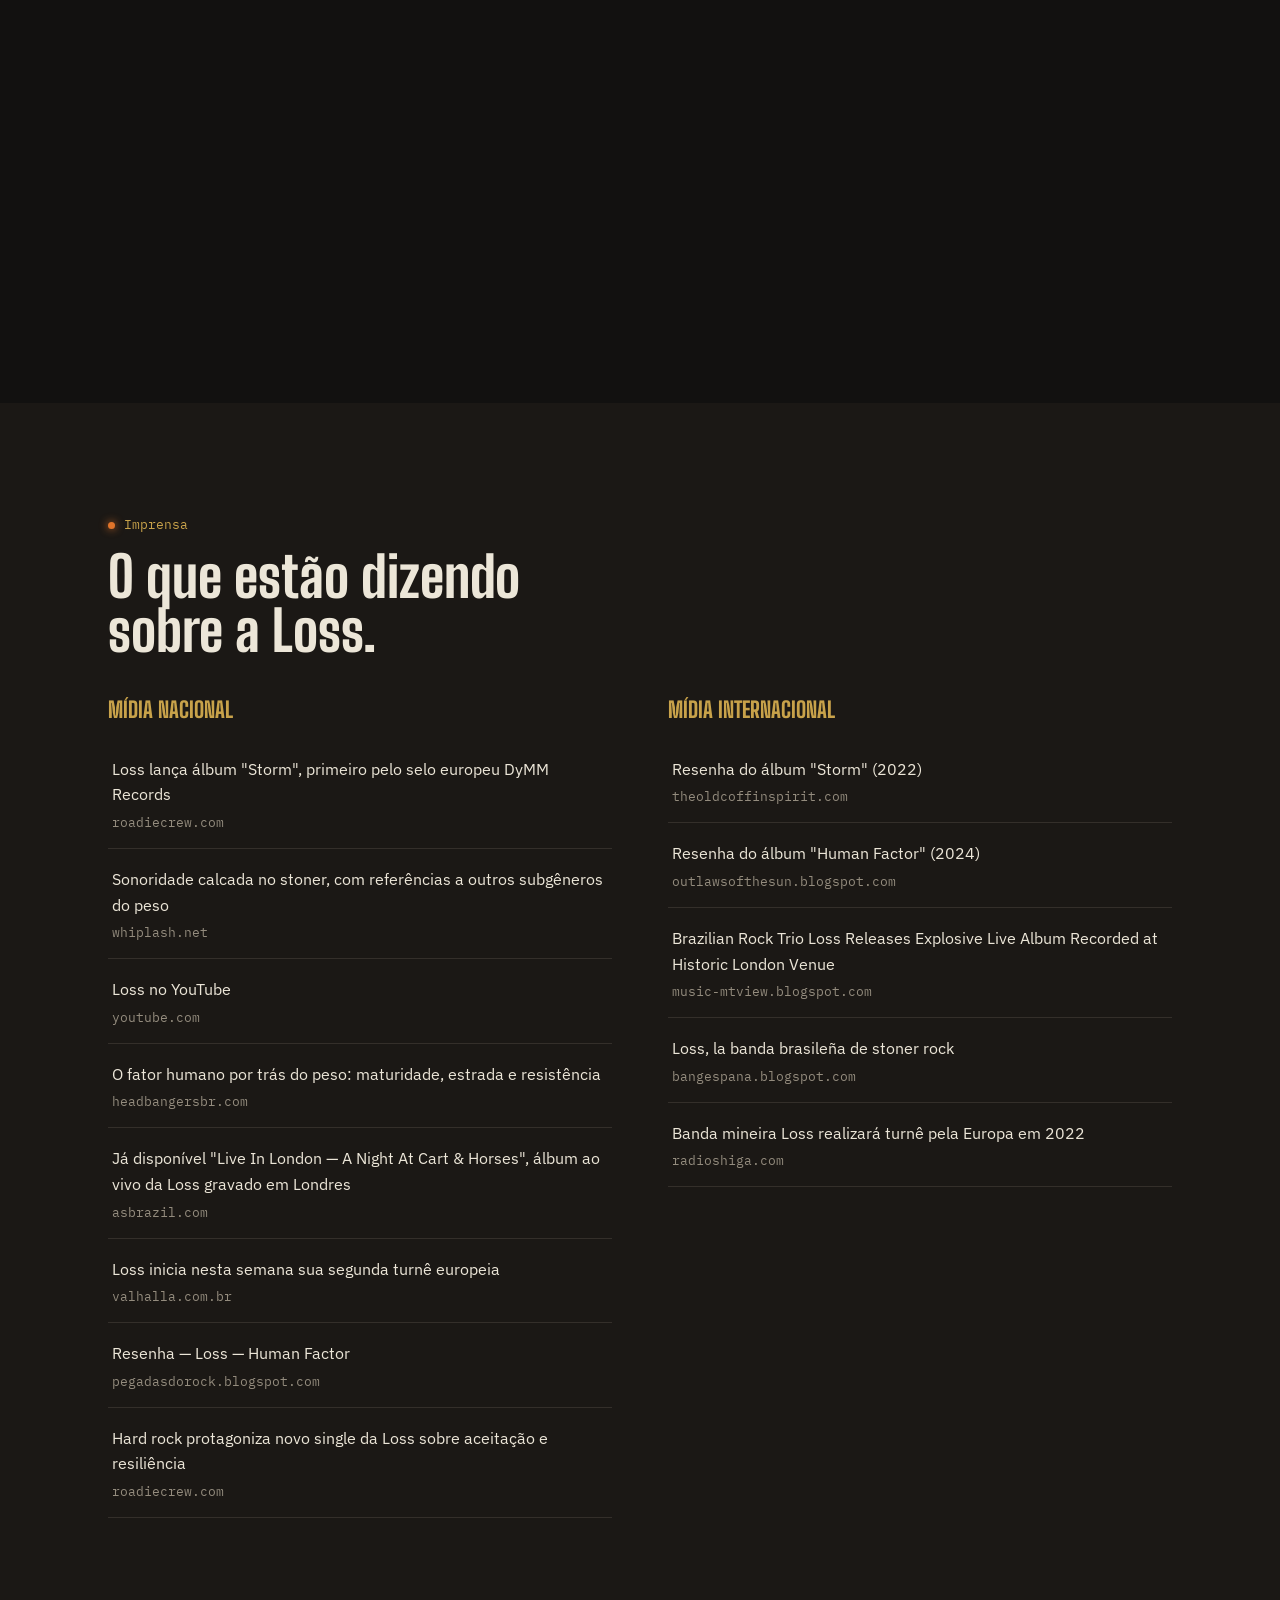
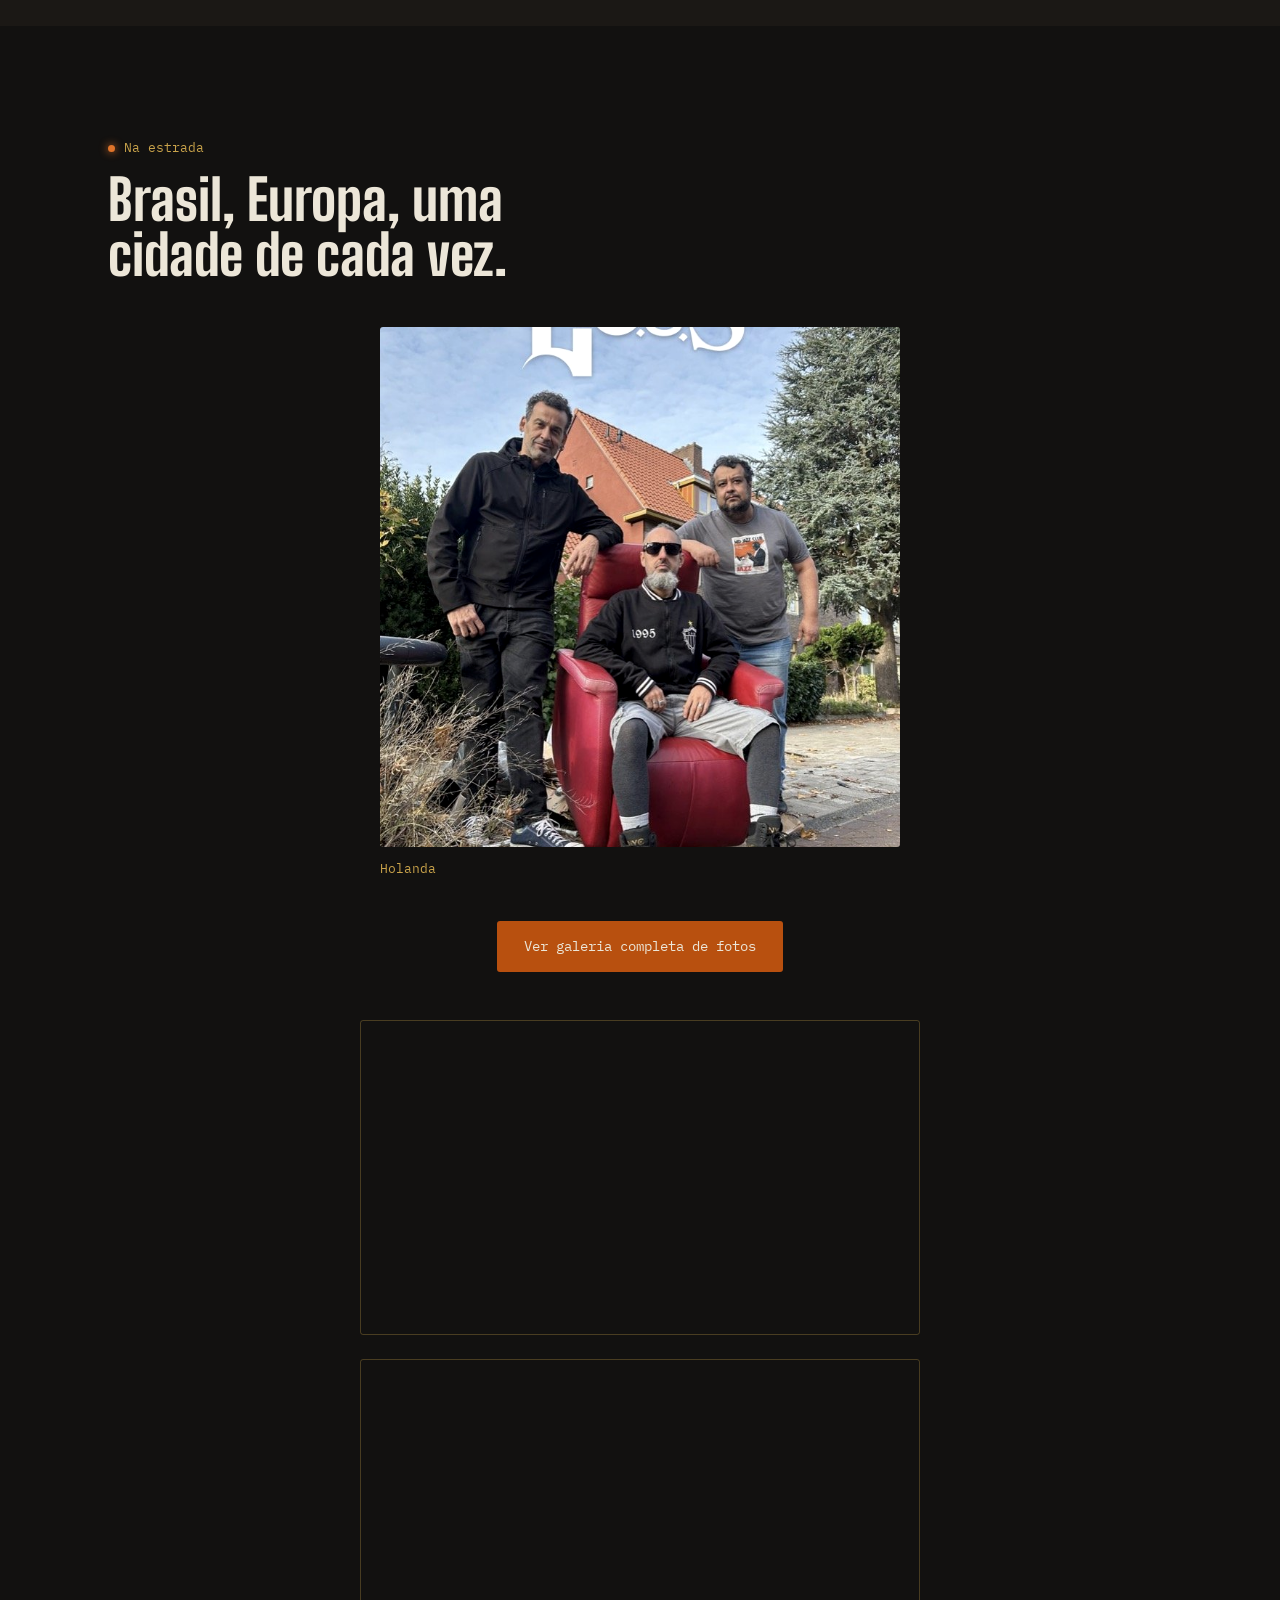
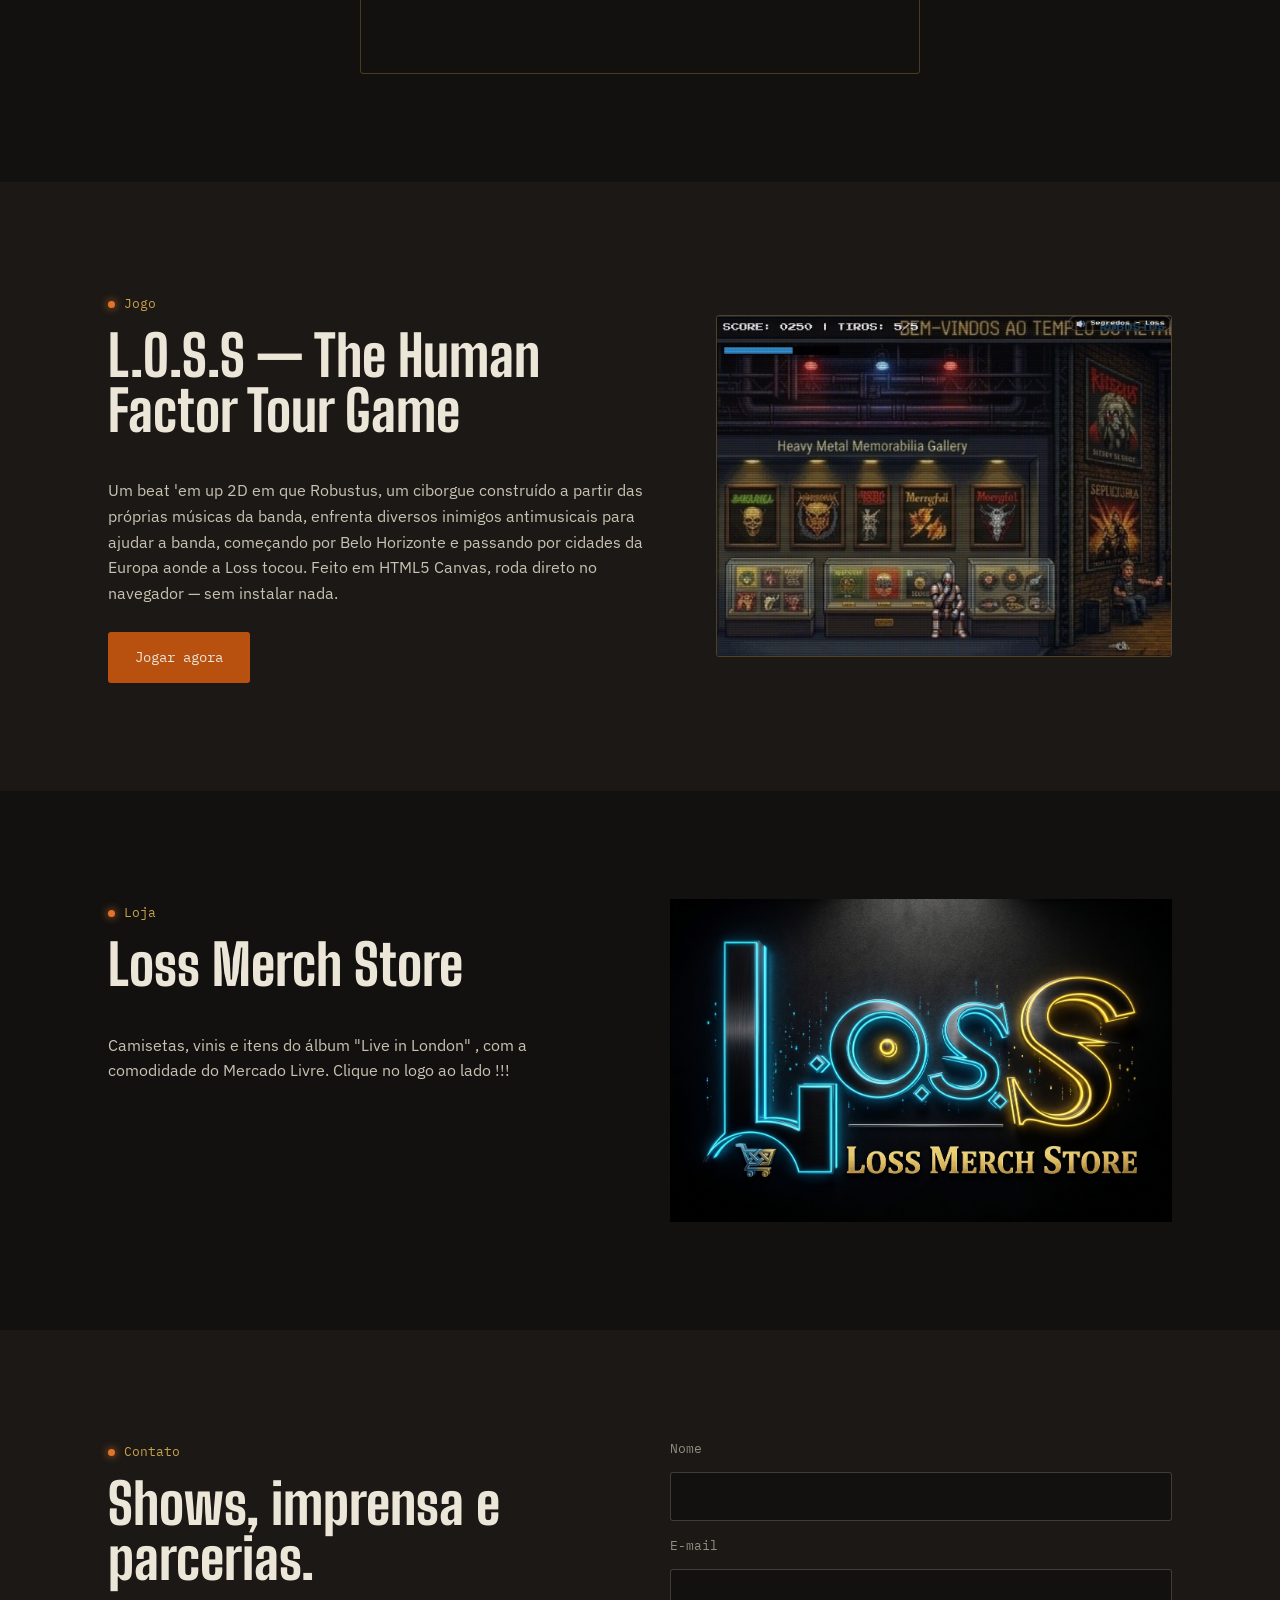
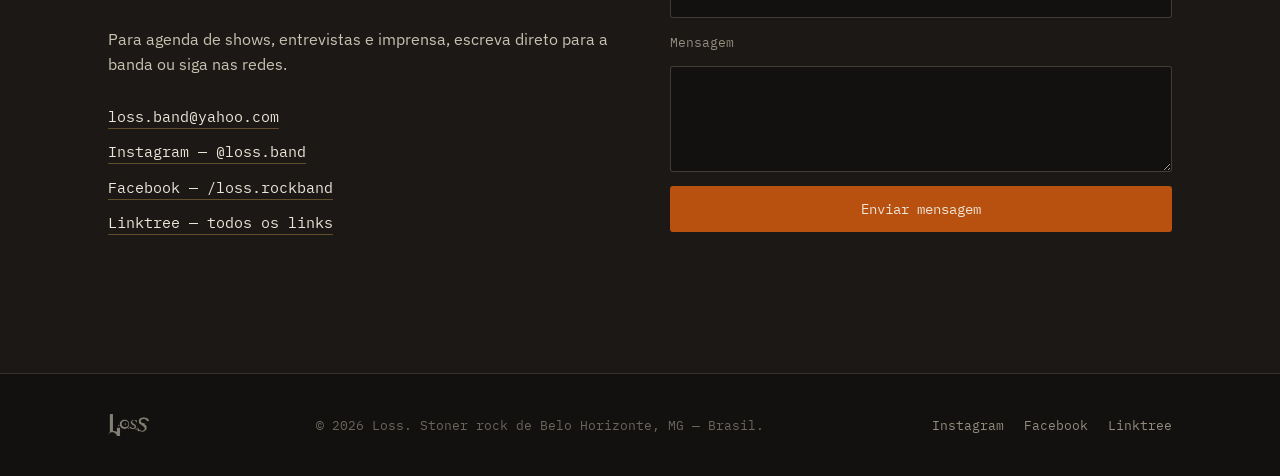
==== commit 6f883600: "Update index.html" ====
--- a/index.html
+++ b/index.html
@@ -128,7 +128,7 @@
           </div>
         </li>
       </ol>
-      <iframe data-testid="embed-iframe" style="border-radius:12px" src="https://open.spotify.com/embed/artist/4vLe9mv8ulQuD9dA9IFySS?utm_source=generator&si=fca35d1669e7429e" width="100%" height="352" frameBorder="0" allowfullscreen="" allow="autoplay; clipboard-write; encrypted-media; fullscreen; picture-in-picture" loading="lazy"></iframe>
+      <iframe data-testid="embed-iframe" style="border-radius:12px" src="https://open.spotify.com/embed/artist/4vLe9mv8ulQuD9dA9IFySS?utm_source=generator&theme=0&si=bd161ec3169b4ae5" width="100%" height="352" frameBorder="0" allowfullscreen="" allow="autoplay; clipboard-write; encrypted-media; fullscreen; picture-in-picture" loading="lazy"></iframe>
     </div>
   </section>
 
--- a/css/style.css
+++ b/css/style.css
@@ -107,6 +107,7 @@
   color: var(--bone);
 }
 
+.section h1,
 .section h2 {
   font-size: clamp(34px, 5.2vw, 56px);
   max-width: 18ch;
@@ -153,6 +154,36 @@
   position: relative;
 }
 .primary-nav a:hover { color: var(--brass); }
+
+.nav-linktree {
+  display: inline-flex;
+  align-items: center;
+  gap: 7px;
+  font-family: var(--font-mono);
+  font-size: 12.5px;
+  letter-spacing: 0.3px;
+  text-decoration: none;
+  color: var(--black);
+  background: var(--brass);
+  border: 1px solid var(--brass);
+  border-radius: 999px;
+  padding: 8px 18px;
+  transition: background 0.2s ease, border-color 0.2s ease, transform 0.15s ease;
+  white-space: nowrap;
+}
+.nav-linktree::before {
+  content: "";
+  width: 6px; height: 6px;
+  border-radius: 50%;
+  background: var(--ember);
+}
+.nav-linktree:hover {
+  background: var(--ember-hi);
+  border-color: var(--ember-hi);
+  color: var(--bone);
+  transform: translateY(-1px);
+}
+.nav-linktree:hover::before { background: var(--black); }
 
 .nav-toggle {
   display: none;
@@ -453,6 +484,16 @@
   color: var(--brass);
   margin-top: 12px;
 }
+.estrada-strip--single {
+  justify-content: center;
+}
+.estrada-strip--single figure {
+  width: min(85vw, 520px);
+}
+.estrada-cta {
+  text-align: center;
+  margin: 36px auto 0;
+}
 .video-container {
   max-width: var(--wrap);
   margin: 48px auto 0;
@@ -622,6 +663,137 @@
   text-decoration: none;
 }
 .footer-social a:hover { color: var(--brass); }
+
+/* ---------- galeria ---------- */
+
+.galeria-back {
+  display: inline-block;
+  font-family: var(--font-mono);
+  font-size: 13px;
+  color: var(--stone);
+  text-decoration: none;
+  margin-bottom: 28px;
+  border-bottom: 1px solid transparent;
+}
+.galeria-back:hover { color: var(--brass); border-color: var(--brass); }
+
+.galeria-hero { padding-bottom: 60px; }
+.galeria-hero p { margin: 0; }
+
+.galeria-grid-section { padding-top: 0; }
+
+.galeria-grid {
+  display: grid;
+  grid-template-columns: repeat(3, 1fr);
+  gap: 18px;
+}
+
+.galeria-item {
+  position: relative;
+  display: block;
+  aspect-ratio: 4 / 3;
+  overflow: hidden;
+  border-radius: var(--radius);
+  border: 1px solid rgba(200, 162, 74, 0.2);
+}
+.galeria-item img {
+  width: 100%;
+  height: 100%;
+  object-fit: cover;
+  filter: grayscale(0.15) contrast(1.05);
+  transition: transform 0.35s ease, filter 0.35s ease;
+}
+.galeria-item:hover img {
+  transform: scale(1.06);
+  filter: grayscale(0) contrast(1.05);
+}
+.galeria-caption {
+  position: absolute;
+  left: 0; right: 0; bottom: 0;
+  padding: 28px 14px 12px;
+  background: linear-gradient(180deg, rgba(18,17,16,0) 0%, rgba(18,17,16,0.88) 100%);
+  font-family: var(--font-mono);
+  font-size: 12.5px;
+  color: var(--bone);
+  opacity: 0;
+  transform: translateY(6px);
+  transition: opacity 0.25s ease, transform 0.25s ease;
+}
+.galeria-item:hover .galeria-caption,
+.galeria-item:focus-visible .galeria-caption {
+  opacity: 1;
+  transform: translateY(0);
+}
+
+/* ---------- lightbox ---------- */
+
+.lightbox {
+  position: fixed;
+  inset: 0;
+  z-index: 1000;
+  display: none;
+  align-items: center;
+  justify-content: center;
+  background: rgba(18, 17, 16, 0.94);
+  padding: 40px;
+}
+.lightbox.is-open { display: flex; }
+
+.lightbox-figure {
+  margin: 0;
+  max-width: min(92vw, 1100px);
+  max-height: 88vh;
+  display: flex;
+  flex-direction: column;
+  align-items: center;
+  gap: 14px;
+}
+.lightbox-figure img {
+  max-width: 100%;
+  max-height: 78vh;
+  width: auto;
+  border-radius: var(--radius);
+  border: 1px solid rgba(200, 162, 74, 0.3);
+}
+.lightbox-figure figcaption {
+  font-family: var(--font-mono);
+  font-size: 13px;
+  color: var(--brass);
+}
+
+.lightbox-close,
+.lightbox-prev,
+.lightbox-next {
+  position: absolute;
+  background: transparent;
+  border: 1px solid rgba(236, 230, 216, 0.35);
+  color: var(--bone);
+  cursor: pointer;
+  border-radius: 999px;
+  transition: border-color 0.2s ease, color 0.2s ease;
+}
+.lightbox-close:hover,
+.lightbox-prev:hover,
+.lightbox-next:hover {
+  border-color: var(--brass);
+  color: var(--brass);
+}
+
+.lightbox-close {
+  top: 24px; right: 24px;
+  width: 42px; height: 42px;
+  font-size: 26px;
+  line-height: 1;
+}
+.lightbox-prev,
+.lightbox-next {
+  top: 50%;
+  transform: translateY(-50%);
+  width: 50px; height: 50px;
+  font-size: 28px;
+}
+.lightbox-prev { left: 20px; }
+.lightbox-next { right: 20px; }
 
 /* ==========================================================================
    Responsive
@@ -636,6 +808,7 @@
   .sobre-heading h2 { position: static; }
   .midia-columns { grid-template-columns: 1fr; gap: 40px; }
   .section { padding: 76px 0; }
+  .galeria-grid { grid-template-columns: repeat(2, 1fr); }
 }
 
 @media (max-width: 720px) {
@@ -656,8 +829,15 @@
     border-bottom: 1px solid rgba(148, 140, 126, 0.15);
   }
   .nav-toggle { display: flex; }
+  .nav-linktree { font-size: 11.5px; padding: 7px 13px; }
   .hero-inner { padding-top: 100px; padding-bottom: 72px; }
   .timeline-item { grid-template-columns: 1fr; gap: 6px; }
   .sobre-facts { grid-template-columns: 1fr; }
   .estrada-strip img { height: 400px; }
-}
+  .galeria-grid { grid-template-columns: 1fr 1fr; gap: 12px; }
+  .lightbox { padding: 20px; }
+  .lightbox-prev, .lightbox-next { width: 40px; height: 40px; font-size: 22px; }
+  .lightbox-prev { left: 8px; }
+  .lightbox-next { right: 8px; }
+  .lightbox-close { top: 14px; right: 14px; width: 36px; height: 36px; font-size: 22px; }
+}
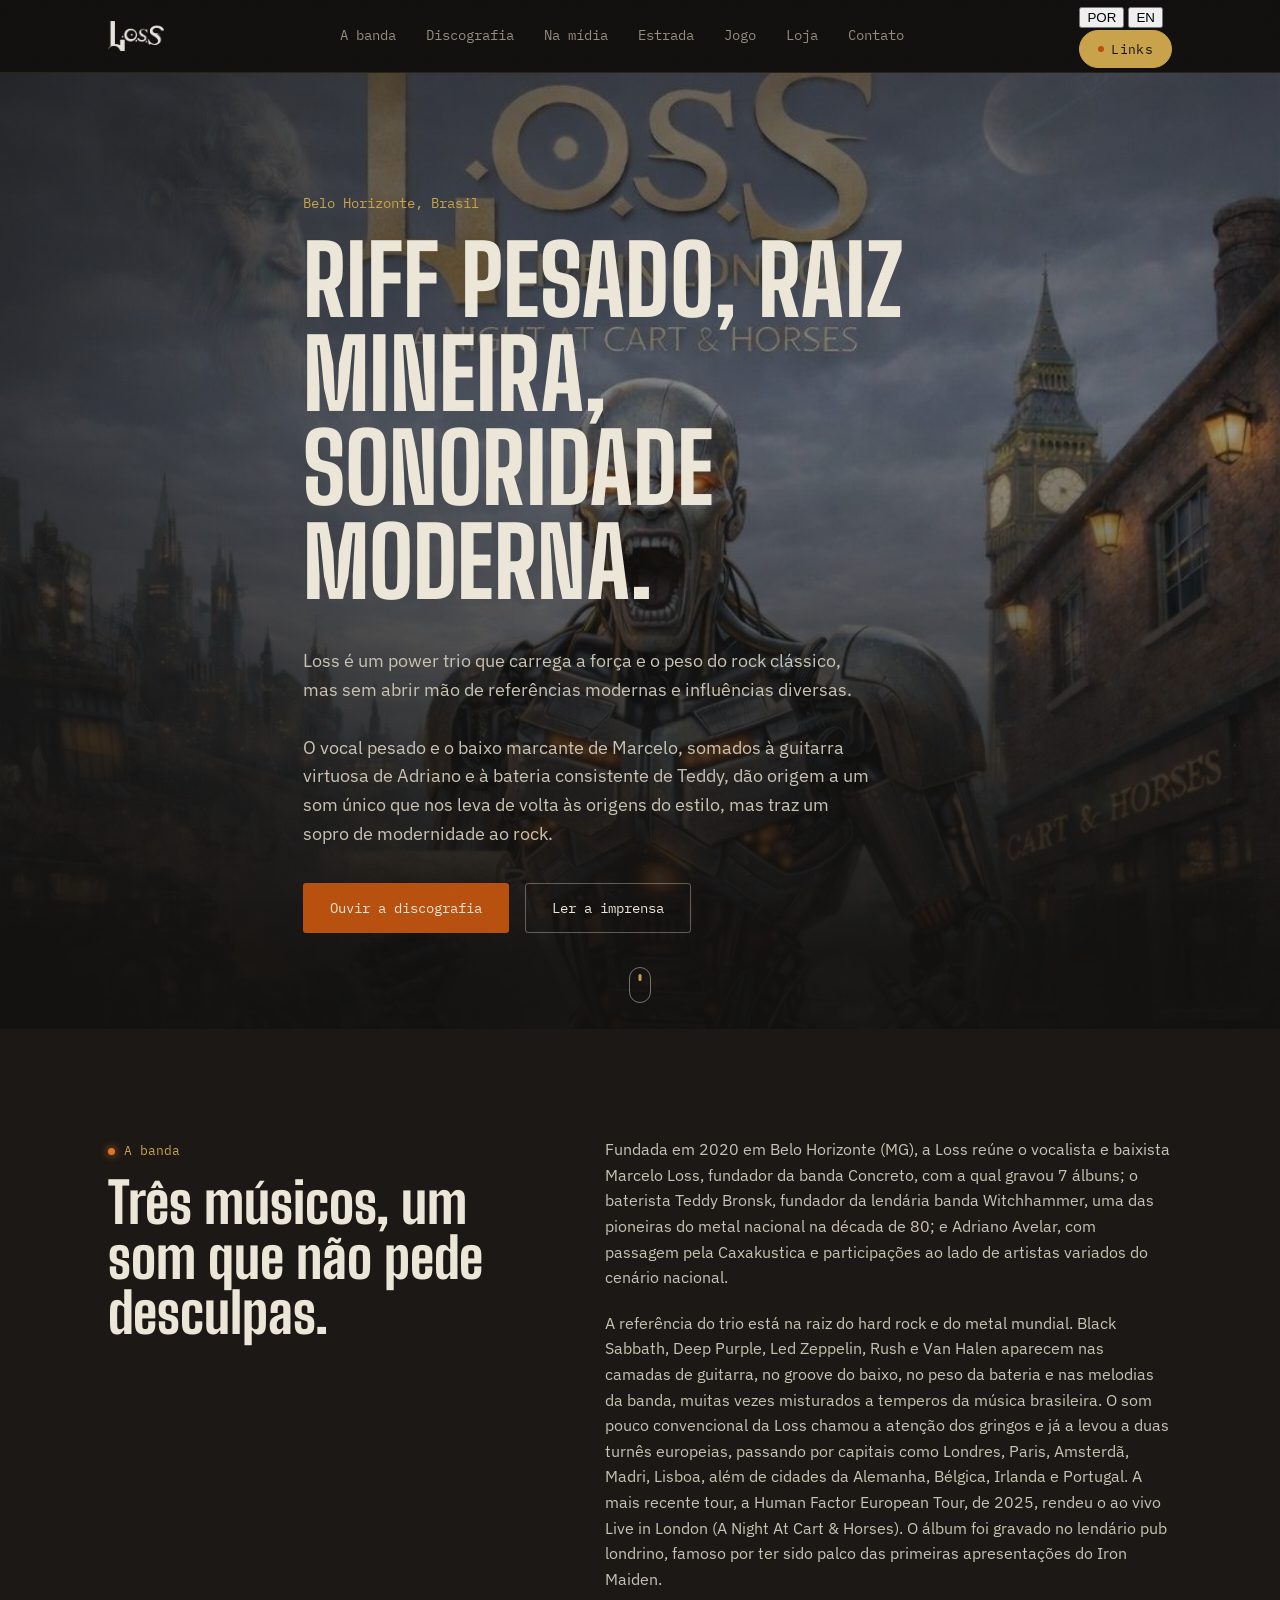
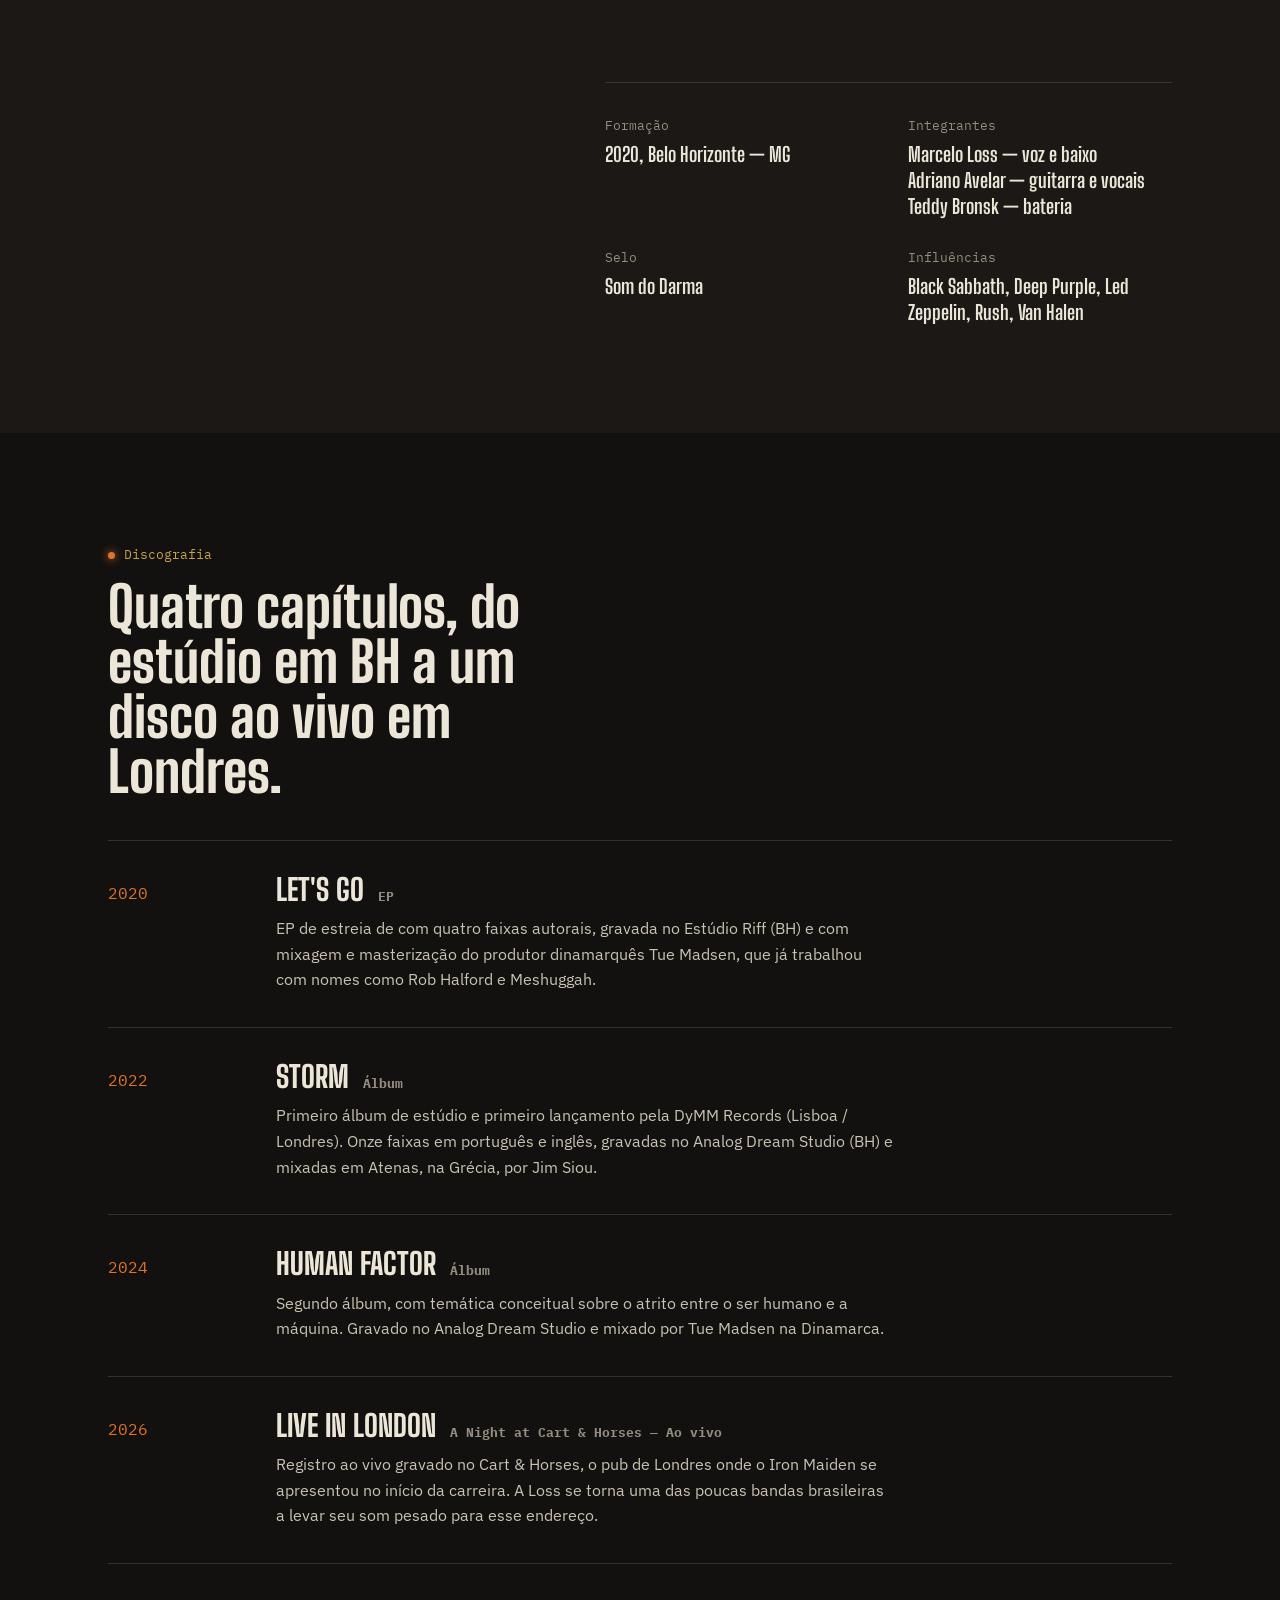
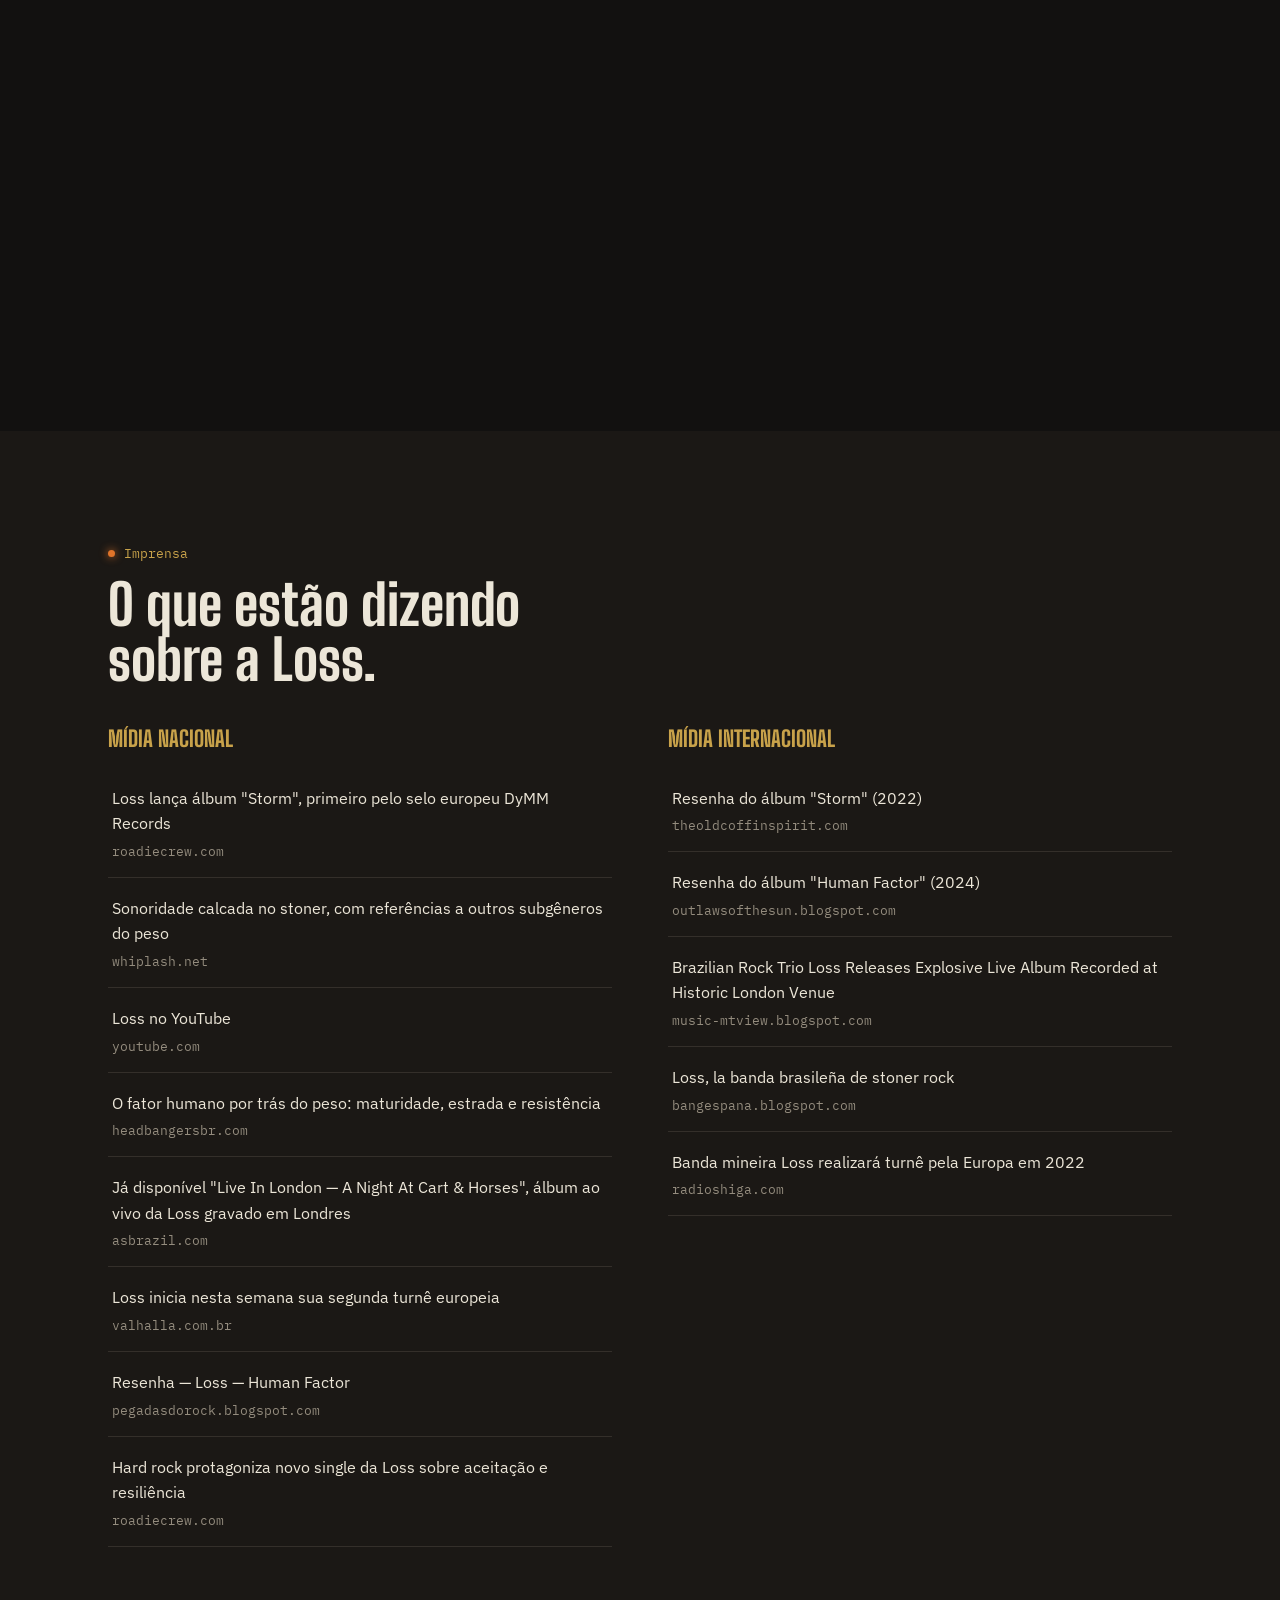
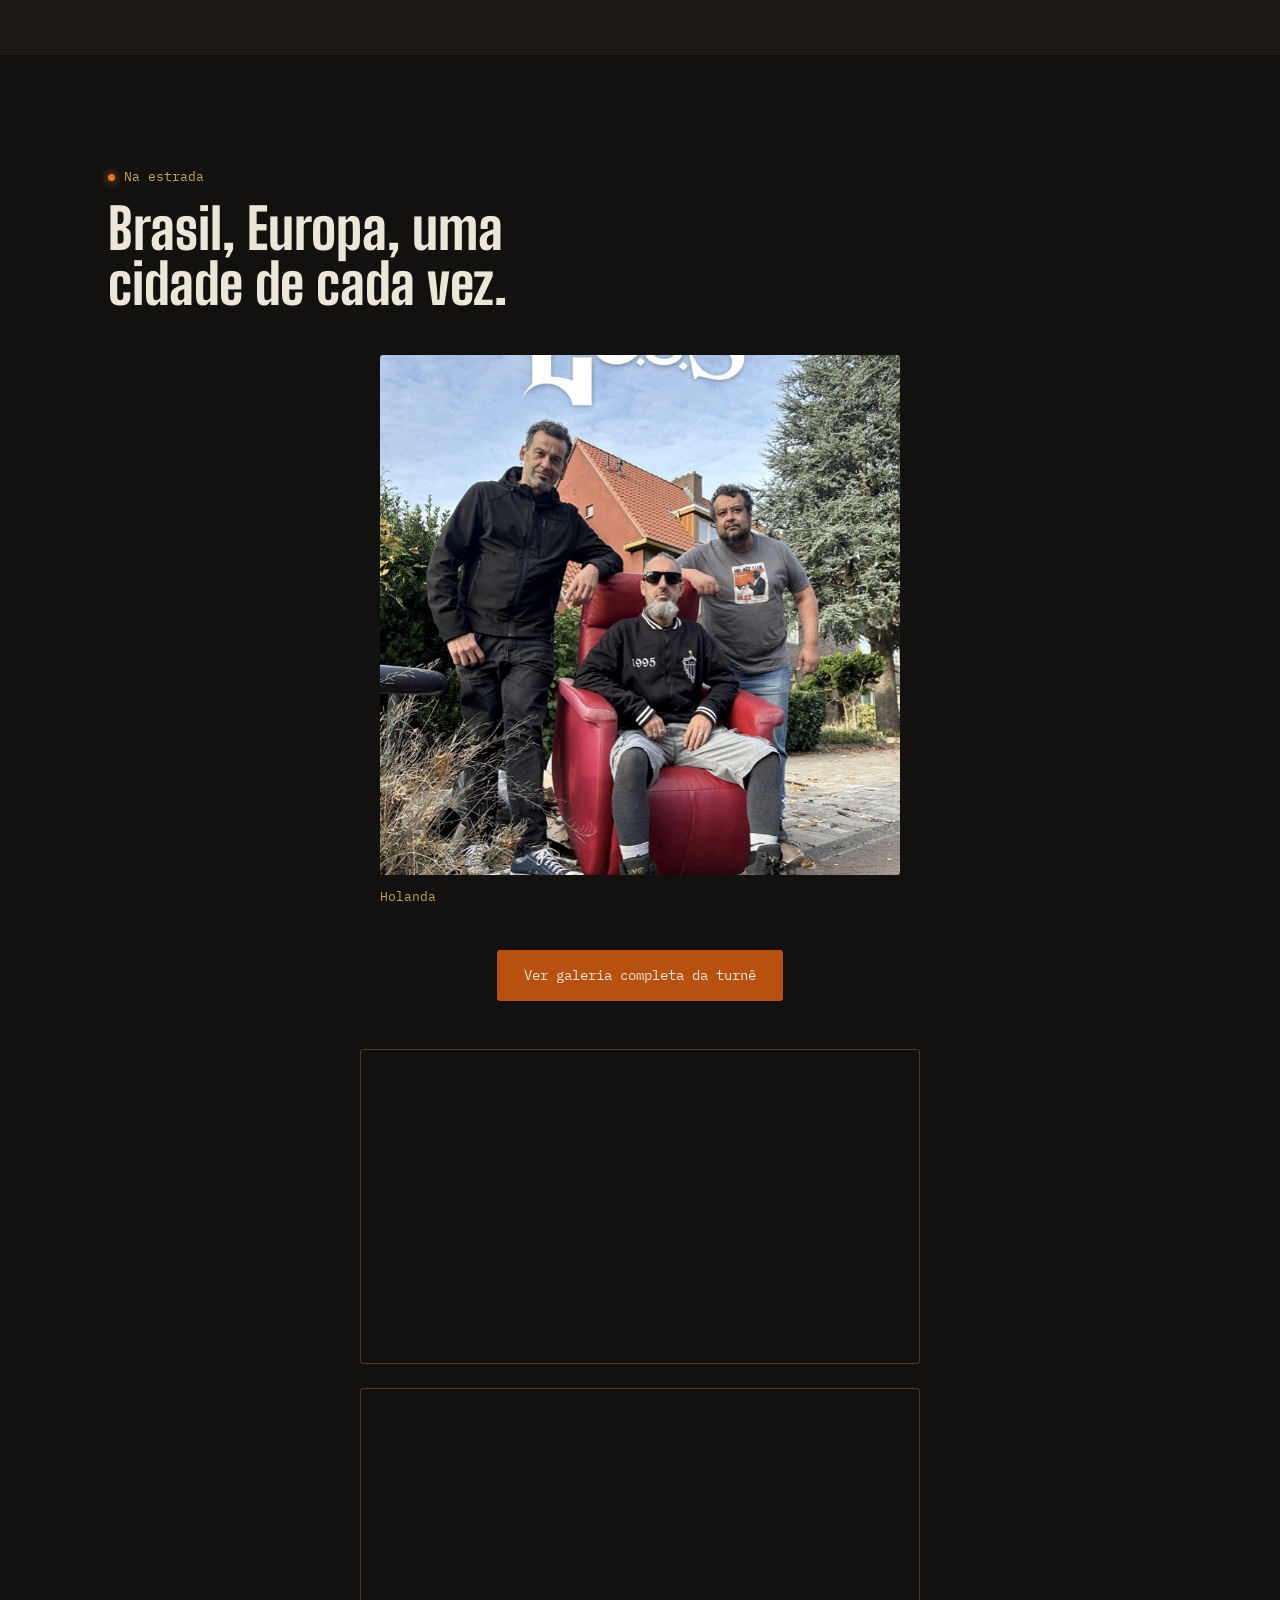
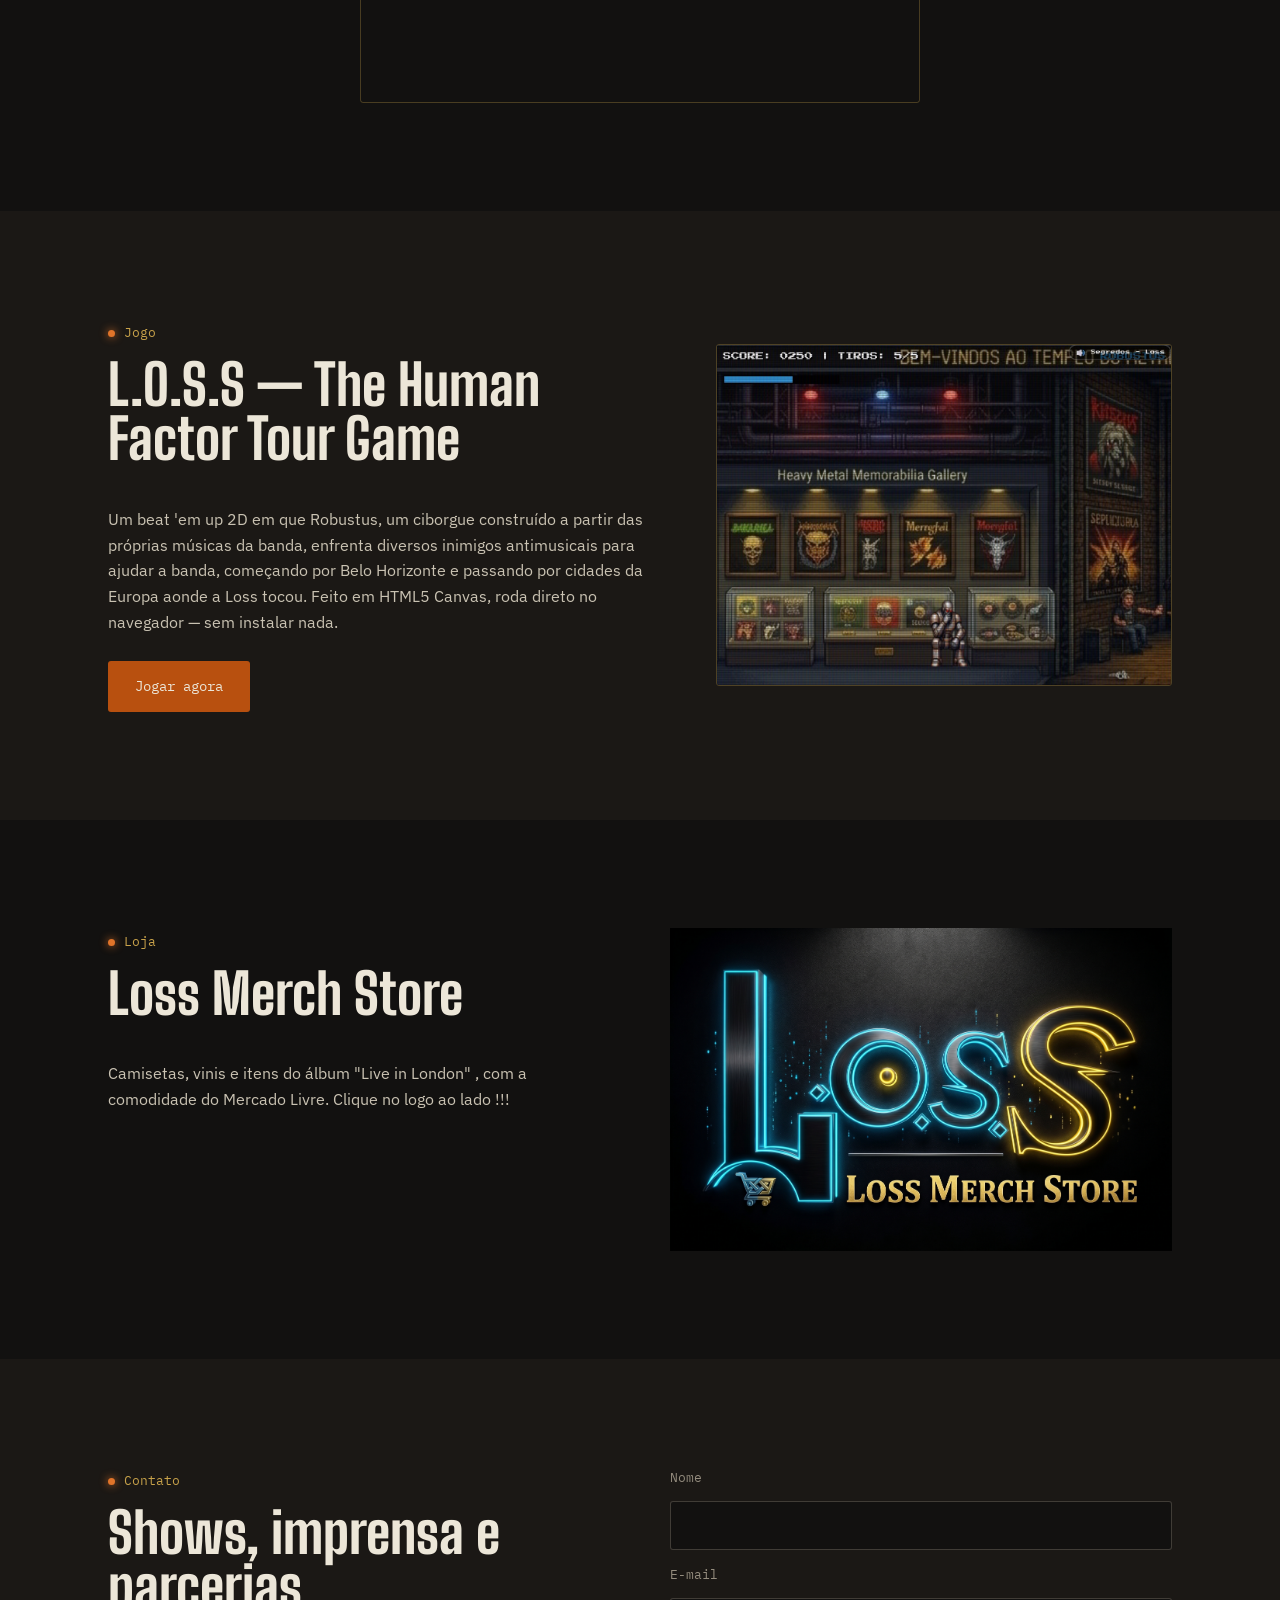
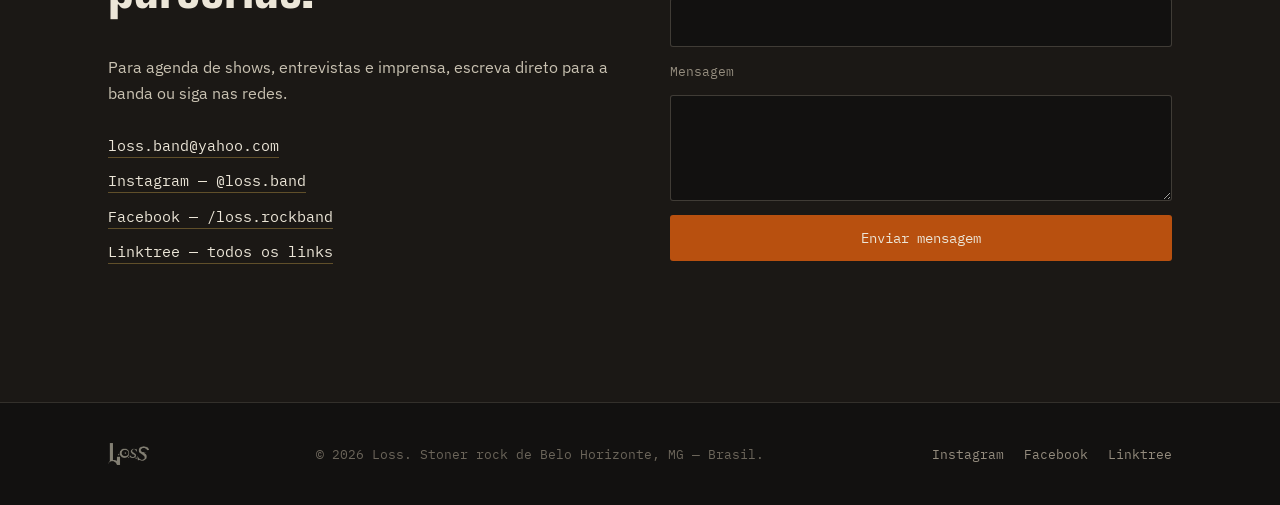
==== commit 519cf7a7: "Update index.html" ====
--- a/index.html
+++ b/index.html
@@ -3,8 +3,8 @@
 <head>
 <meta charset="UTF-8">
 <meta name="viewport" content="width=device-width, initial-scale=1.0">
-<title>Loss — Stoner Rock de Belo Horizonte</title>
-<meta name="description" content="Loss é um power trio de stoner rock de Belo Horizonte (MG), no cast da produtora Som do Darma. Conheça a banda, a discografia e a imprensa.">
+<title data-i18n="title">Loss — Stoner Rock de Belo Horizonte</title>
+<meta name="description" content="Loss é um power trio de stoner rock de Belo Horizonte (MG), no cast da produtora Som do Darma. Conheça a banda, a discografia e a imprensa." data-i18n-content="meta_description">
 <link rel="icon" href="images/logo-loss.png">
 <link rel="preconnect" href="https://fonts.googleapis.com">
 <link rel="preconnect" href="https://fonts.gstatic.com" crossorigin>
@@ -20,19 +20,25 @@
     <a href="#top" class="brand">
       <img src="images/logo-loss.png" alt="Loss" class="brand-mark">
     </a>
-    <button class="nav-toggle" id="navToggle" aria-expanded="false" aria-controls="primaryNav" aria-label="Abrir menu">
+    <button class="nav-toggle" id="navToggle" aria-expanded="false" aria-controls="primaryNav" aria-label="Abrir menu" data-i18n-aria-label="nav_toggle_aria">
       <span></span><span></span><span></span>
     </button>
     <nav class="primary-nav" id="primaryNav">
-      <a href="#sobre">A banda</a>
-      <a href="#discografia">Discografia</a>
-      <a href="#midia">Na mídia</a>
-      <a href="#fotos">Estrada</a>
-      <a href="#jogo">Jogo</a>
-      <a href="#loja">Loja</a>
-      <a href="#contato">Contato</a>
+      <a href="#sobre" data-i18n="nav_sobre">A banda</a>
+      <a href="#discografia" data-i18n="nav_discografia">Discografia</a>
+      <a href="#midia" data-i18n="nav_midia">Na mídia</a>
+      <a href="#fotos" data-i18n="nav_fotos">Estrada</a>
+      <a href="#jogo" data-i18n="nav_jogo">Jogo</a>
+      <a href="#loja" data-i18n="nav_loja">Loja</a>
+      <a href="#contato" data-i18n="nav_contato">Contato</a>
     </nav>
-    <a href="https://linktr.ee/Lossband" target="_blank" rel="noopener" class="nav-linktree">Linktree</a>
+    <div class="header-cta">
+      <div class="lang-toggle" role="group" aria-label="Idioma / Language">
+        <button type="button" class="lang-btn is-active" data-lang="pt" aria-pressed="true">POR</button>
+        <button type="button" class="lang-btn" data-lang="en" aria-pressed="false">EN</button>
+      </div>
+      <a href="https://linktr.ee/Lossband" target="_blank" rel="noopener" class="nav-linktree" data-i18n="nav_links">Links</a>
+    </div>
   </div>
 </header>
 
@@ -41,21 +47,19 @@
   <!-- HERO -->
   <section class="hero">
     <div class="hero-bg">
-      <img src="images/capa-live-london.jpg" alt="Capa do álbum ao vivo Loss — Live in London, A Night at Cart &amp; Horses" loading="eager">
+      <img src="images/capa-live-london.jpg" alt="Capa do álbum ao vivo Loss — Live in London, A Night at Cart &amp; Horses" loading="eager" data-i18n-alt="hero_bg_alt">
       <div class="hero-scrim"></div>
     </div>
     <div class="wrap hero-inner">
-      <p class="hero-kicker">Belo Horizonte, Brasil </p>
-      <h1 class="hero-title">Riff pesado, raiz mineira, sonoridade moderna.</h1>
-      <p class="hero-lede">Loss é um power trio que carrega a força e o peso do rock clássico, mas sem abrir mão de referências modernas e influências diversas.
-O vocal pesado e o baixo marcante de Marcelo, somados à guitarra virtuosa de Adriano e à bateria consistente de Teddy, dão origem a um som único que nos leva de volta às origens do estilo, mas traz um sopro de modernidade ao rock.
-</p>
+      <p class="hero-kicker" data-i18n="hero_kicker">Belo Horizonte, Brasil</p>
+      <h1 class="hero-title" data-i18n="hero_title">Riff pesado, raiz mineira, sonoridade moderna.</h1>
+      <p class="hero-lede" data-i18n="hero_lede">Loss é um power trio que carrega a força e o peso do rock clássico, mas sem abrir mão de referências modernas e influências diversas.<br><br>O vocal pesado e o baixo marcante de Marcelo, somados à guitarra virtuosa de Adriano e à bateria consistente de Teddy, dão origem a um som único que nos leva de volta às origens do estilo, mas traz um sopro de modernidade ao rock.</p>
       <div class="hero-actions">
-        <a href="#discografia" class="btn btn-primary">Ouvir a discografia</a>
-        <a href="#midia" class="btn btn-ghost">Ler a imprensa</a>
-      </div>
-    </div>
-    <a href="#sobre" class="scroll-cue" aria-label="Rolar para a próxima seção">
+        <a href="#discografia" class="btn btn-primary" data-i18n="hero_btn_primary">Ouvir a discografia</a>
+        <a href="#midia" class="btn btn-ghost" data-i18n="hero_btn_ghost">Ler a imprensa</a>
+      </div>
+    </div>
+    <a href="#sobre" class="scroll-cue" aria-label="Rolar para a próxima seção" data-i18n-aria-label="scrollcue_aria">
       <span></span>
     </a>
   </section>
@@ -64,28 +68,28 @@
   <section class="section sobre" id="sobre">
     <div class="wrap sobre-grid">
       <div class="sobre-heading">
-        <span class="eyebrow">A banda</span>
-        <h2>Três músicos, um som que não pede desculpas.</h2>
+        <span class="eyebrow" data-i18n="sobre_eyebrow">A banda</span>
+        <h2 data-i18n="sobre_h2">Três músicos, um som que não pede desculpas.</h2>
       </div>
       <div class="sobre-copy">
-        <p> Fundada em 2020 em Belo Horizonte (MG), a Loss reúne o vocalista e baixista Marcelo Loss, fundador da banda Concreto, com a qual gravou 7 álbuns; o baterista Teddy Bronsk, fundador da lendária banda Witchhammer, uma das pioneiras do metal nacional na década de 80; e Adriano Avelar, com passagem pela Caxakustica e participações ao lado de artistas variados do cenário nacional.</p>
-        <p>A referência do trio está na raiz do hard rock e do metal mundial. Black Sabbath, Deep Purple, Led Zeppelin, Rush e Van Halen aparecem nas camadas de guitarra, no groove do baixo, no peso da bateria e nas melodias da banda, muitas vezes misturados a temperos da música brasileira. O som pouco convencional da Loss chamou a atenção dos gringos e já a levou a duas turnês europeias, passando por capitais como Londres, Paris, Amsterdã, Madri, Lisboa, além de cidades da Alemanha, Bélgica, Irlanda e Portugal. A mais recente tour, a Human Factor European Tour, de 2025, rendeu o ao vivo Live in London (A Night At Cart & Horses). O álbum foi gravado no lendário pub londrino, famoso por ter sido palco das primeiras apresentações do Iron Maiden.</p>
+        <p data-i18n="sobre_p1"> Fundada em 2020 em Belo Horizonte (MG), a Loss reúne o vocalista e baixista Marcelo Loss, fundador da banda Concreto, com a qual gravou 7 álbuns; o baterista Teddy Bronsk, fundador da lendária banda Witchhammer, uma das pioneiras do metal nacional na década de 80; e Adriano Avelar, com passagem pela Caxakustica e participações ao lado de artistas variados do cenário nacional.</p>
+        <p data-i18n="sobre_p2">A referência do trio está na raiz do hard rock e do metal mundial. Black Sabbath, Deep Purple, Led Zeppelin, Rush e Van Halen aparecem nas camadas de guitarra, no groove do baixo, no peso da bateria e nas melodias da banda, muitas vezes misturados a temperos da música brasileira. O som pouco convencional da Loss chamou a atenção dos gringos e já a levou a duas turnês europeias, passando por capitais como Londres, Paris, Amsterdã, Madri, Lisboa, além de cidades da Alemanha, Bélgica, Irlanda e Portugal. A mais recente tour, a Human Factor European Tour, de 2025, rendeu o ao vivo Live in London (A Night At Cart & Horses). O álbum foi gravado no lendário pub londrino, famoso por ter sido palco das primeiras apresentações do Iron Maiden.</p>
         </div>
       <dl class="sobre-facts">
         <div>
-          <dt>Formação</dt>
+          <dt data-i18n="sobre_fact1_dt">Formação</dt>
           <dd>2020, Belo Horizonte — MG</dd>
         </div>
         <div>
-          <dt>Integrantes</dt>
-          <dd>Marcelo Loss — voz e baixo<br>Adriano Avelar — guitarra e vocais<br>Teddy Bronsk — bateria</dd>
+          <dt data-i18n="sobre_fact2_dt">Integrantes</dt>
+          <dd data-i18n="sobre_fact2_dd">Marcelo Loss — voz e baixo<br>Adriano Avelar — guitarra e vocais<br>Teddy Bronsk — bateria</dd>
         </div>
         <div>
-          <dt>Selo</dt>
+          <dt data-i18n="sobre_fact3_dt">Selo</dt>
           <dd>Som do Darma</dd>
         </div>
         <div>
-          <dt>Influências</dt>
+          <dt data-i18n="sobre_fact4_dt">Influências</dt>
           <dd>Black Sabbath, Deep Purple, Led Zeppelin, Rush, Van Halen</dd>
         </div>
       </dl>
@@ -95,115 +99,115 @@
   <!-- DISCOGRAFIA -->
   <section class="section discografia" id="discografia">
     <div class="wrap">
-      <span class="eyebrow">Discografia</span>
-      <h2>Quatro capítulos, do estúdio em BH a um disco ao vivo em Londres.</h2>
+      <span class="eyebrow" data-i18n="discografia_eyebrow">Discografia</span>
+      <h2 data-i18n="discografia_h2">Quatro capítulos, do estúdio em BH a um disco ao vivo em Londres.</h2>
 
       <ol class="timeline">
         <li class="timeline-item">
           <div class="timeline-year">2020</div>
           <div class="timeline-body">
             <h3>Let's Go <span>EP</span></h3>
-            <p>EP de estreia de com quatro faixas autorais, gravada no Estúdio Riff (BH) e com mixagem e masterização do produtor dinamarquês Tue Madsen, que já trabalhou com nomes como Rob Halford e Meshuggah.</p>
+            <p data-i18n="disco1_p">EP de estreia de com quatro faixas autorais, gravada no Estúdio Riff (BH) e com mixagem e masterização do produtor dinamarquês Tue Madsen, que já trabalhou com nomes como Rob Halford e Meshuggah.</p>
           </div>
         </li>
         <li class="timeline-item">
           <div class="timeline-year">2022</div>
           <div class="timeline-body">
-            <h3>Storm <span>Álbum</span></h3>
-            <p>Primeiro álbum de estúdio e primeiro lançamento pela DyMM Records (Lisboa / Londres). Onze faixas em português e inglês, gravadas no Analog Dream Studio (BH) e mixadas em Atenas, na Grécia, por Jim Siou.</p>
+            <h3>Storm <span data-i18n="disco2_span">Álbum</span></h3>
+            <p data-i18n="disco2_p">Primeiro álbum de estúdio e primeiro lançamento pela DyMM Records (Lisboa / Londres). Onze faixas em português e inglês, gravadas no Analog Dream Studio (BH) e mixadas em Atenas, na Grécia, por Jim Siou.</p>
           </div>
         </li>
         <li class="timeline-item">
           <div class="timeline-year">2024</div>
           <div class="timeline-body">
-            <h3>Human Factor <span>Álbum</span></h3>
-            <p>Segundo álbum, com temática conceitual sobre o atrito entre o ser humano e a máquina. Gravado no Analog Dream Studio e mixado por Tue Madsen na Dinamarca.</p>
+            <h3>Human Factor <span data-i18n="disco3_span">Álbum</span></h3>
+            <p data-i18n="disco3_p">Segundo álbum, com temática conceitual sobre o atrito entre o ser humano e a máquina. Gravado no Analog Dream Studio e mixado por Tue Madsen na Dinamarca.</p>
           </div>
         </li>
         <li class="timeline-item">
           <div class="timeline-year">2026</div>
           <div class="timeline-body">
-            <h3>Live in London <span>A Night at Cart &amp; Horses — Ao vivo</span></h3>
-            <p>Registro ao vivo gravado no Cart &amp; Horses, o pub de Londres onde o Iron Maiden se apresentou no início da carreira. A Loss se torna uma das poucas bandas brasileiras a levar seu som pesado para esse endereço.</p>
+            <h3>Live in London <span data-i18n="disco4_span">A Night at Cart &amp; Horses — Ao vivo</span></h3>
+            <p data-i18n="disco4_p">Registro ao vivo gravado no Cart &amp; Horses, o pub de Londres onde o Iron Maiden se apresentou no início da carreira. A Loss se torna uma das poucas bandas brasileiras a levar seu som pesado para esse endereço.</p>
           </div>
         </li>
       </ol>
-      <iframe data-testid="embed-iframe" style="border-radius:12px" src="https://open.spotify.com/embed/artist/4vLe9mv8ulQuD9dA9IFySS?utm_source=generator&theme=0&si=bd161ec3169b4ae5" width="100%" height="352" frameBorder="0" allowfullscreen="" allow="autoplay; clipboard-write; encrypted-media; fullscreen; picture-in-picture" loading="lazy"></iframe>
+      <iframe data-testid="embed-iframe" style="border-radius:12px" src="https://open.spotify.com/embed/artist/4vLe9mv8ulQuD9dA9IFySS?utm_source=generator&si=fca35d1669e7429e" width="100%" height="352" frameBorder="0" allowfullscreen="" allow="autoplay; clipboard-write; encrypted-media; fullscreen; picture-in-picture" loading="lazy"></iframe>
     </div>
   </section>
 
   <!-- NA MÍDIA -->
   <section class="section midia" id="midia">
     <div class="wrap">
-      <span class="eyebrow">Imprensa</span>
-      <h2>O que estão dizendo sobre a Loss.</h2>
+      <span class="eyebrow" data-i18n="midia_eyebrow">Imprensa</span>
+      <h2 data-i18n="midia_h2">O que estão dizendo sobre a Loss.</h2>
 
       <div class="midia-columns">
         <div class="midia-col">
-          <h3>Mídia nacional</h3>
+          <h3 data-i18n="midia_nacional_h3">Mídia nacional</h3>
           <ul class="link-list">
                         <li>
               <a href="https://roadiecrew.com/loss-lanca-album-storm-primeiro-pelo-selo-europeu-dymm-records/" target="_blank" rel="noopener">
-                <span class="link-title">Loss lança álbum "Storm", primeiro pelo selo europeu DyMM Records</span>
+                <span class="link-title" data-i18n="link_nat_1">Loss lança álbum "Storm", primeiro pelo selo europeu DyMM Records</span>
                 <span class="link-source">roadiecrew.com</span>
               </a>
             </li>
             <li>
               <a href="https://whiplash.net/materias/cds/367064-loss.html" target="_blank" rel="noopener">
-                <span class="link-title">Sonoridade calcada no stoner, com referências a outros subgêneros do peso</span>
+                <span class="link-title" data-i18n="link_nat_2">Sonoridade calcada no stoner, com referências a outros subgêneros do peso</span>
                 <span class="link-source">whiplash.net</span>
               </a>
             </li>
             <li>
               <a href="https://www.youtube.com/watch?v=PR-uIpWb7AE" target="_blank" rel="noopener">
-                <span class="link-title">Loss no YouTube</span>
+                <span class="link-title" data-i18n="link_nat_3">Loss no YouTube</span>
                 <span class="link-source">youtube.com</span>
               </a>
             </li>
             <li>
               <a href="https://headbangersbr.com/loss-o-fator-humano-por-tras-do-peso-maturidade-estrada-e-resistencia/" target="_blank" rel="noopener">
-                <span class="link-title">O fator humano por trás do peso: maturidade, estrada e resistência</span>
+                <span class="link-title" data-i18n="link_nat_4">O fator humano por trás do peso: maturidade, estrada e resistência</span>
                 <span class="link-source">headbangersbr.com</span>
               </a>
             </li>
             <li>
               <a href="https://www.asbrazil.com/news/view/2743-ja-disponivel-live-in-london-a-night-at-cart-horses-album-ao-vivo-do-loss-gravado-em-londres" target="_blank" rel="noopener">
-                <span class="link-title">Já disponível "Live In London — A Night At Cart &amp; Horses", álbum ao vivo da Loss gravado em Londres</span>
+                <span class="link-title" data-i18n="link_nat_5">Já disponível "Live In London — A Night At Cart &amp; Horses", álbum ao vivo da Loss gravado em Londres</span>
                 <span class="link-source">asbrazil.com</span>
               </a>
             </li>
             <li>
               <a href="https://www.valhalla.com.br/website/loss-inicia-nesta-semana-sua-segunda-turne-europeia/" target="_blank" rel="noopener">
-                <span class="link-title">Loss inicia nesta semana sua segunda turnê europeia</span>
+                <span class="link-title" data-i18n="link_nat_6">Loss inicia nesta semana sua segunda turnê europeia</span>
                 <span class="link-source">valhalla.com.br</span>
               </a>
             </li>
             <li>
               <a href="https://pegadasdorock.blogspot.com/2024/08/resenha-loss-human-factor.html?m=1" target="_blank" rel="noopener">
-                <span class="link-title">Resenha — Loss — Human Factor</span>
+                <span class="link-title" data-i18n="link_nat_7">Resenha — Loss — Human Factor</span>
                 <span class="link-source">pegadasdorock.blogspot.com</span>
               </a>
             </li>
             <li>
               <a href="https://roadiecrew.com/hard-rock-protagoniza-novo-single-da-loss-sobre-aceitacao-e-resiliencia/" target="_blank" rel="noopener">
-                <span class="link-title">Hard rock protagoniza novo single da Loss sobre aceitação e resiliência</span>
+                <span class="link-title" data-i18n="link_nat_8">Hard rock protagoniza novo single da Loss sobre aceitação e resiliência</span>
                 <span class="link-source">roadiecrew.com</span>
               </a>
             </li>
           </ul>
         </div>
         <div class="midia-col">
-          <h3>Mídia internacional</h3>
+          <h3 data-i18n="midia_internacional_h3">Mídia internacional</h3>
           <ul class="link-list">
             <li>
               <a href="https://theoldcoffinspirit.com/loss-storm-2022/" target="_blank" rel="noopener">
-                <span class="link-title">Resenha do álbum "Storm" (2022)</span>
+                <span class="link-title" data-i18n="link_int_1">Resenha do álbum "Storm" (2022)</span>
                 <span class="link-source">theoldcoffinspirit.com</span>
               </a>
             </li>
             <li>
               <a href="https://outlawsofthesun.blogspot.com/2024/08/human-factor-loss-album-review.html" target="_blank" rel="noopener">
-                <span class="link-title">Resenha do álbum "Human Factor" (2024)</span>
+                <span class="link-title" data-i18n="link_int_2">Resenha do álbum "Human Factor" (2024)</span>
                 <span class="link-source">outlawsofthesun.blogspot.com</span>
               </a>
             </li>
@@ -221,7 +225,7 @@
             </li>
             <li>
               <a href="https://wp.radioshiga.com/2022/01/banda-mineira-loss-realizara-turne-pela-europa-em-2022/" target="_blank" rel="noopener">
-                <span class="link-title">Banda mineira Loss realizará turnê pela Europa em 2022</span>
+                <span class="link-title" data-i18n="link_int_5">Banda mineira Loss realizará turnê pela Europa em 2022</span>
                 <span class="link-source">radioshiga.com</span>
               </a>
             </li>
@@ -234,17 +238,17 @@
   <!-- ESTRADA / FOTOS -->
   <section class="section estrada" id="fotos">
     <div class="wrap">
-      <span class="eyebrow">Na estrada</span>
-      <h2>Brasil, Europa, uma cidade de cada vez.</h2>
+      <span class="eyebrow" data-i18n="estrada_eyebrow">Na estrada</span>
+      <h2 data-i18n="estrada_h2">Brasil, Europa, uma cidade de cada vez.</h2>
     </div>
     <div class="estrada-strip estrada-strip--single">
       <figure>
-        <img src="images/foto-sofa-holanda.jpg" alt="A banda Loss ao lado de um sofá vermelho encontrado numa calçada na Holanda" loading="lazy">
-        <figcaption>Holanda</figcaption>
+        <img src="images/foto-sofa-holanda.jpg" alt="A banda Loss ao lado de um sofá vermelho encontrado numa calçada na Holanda" loading="lazy" data-i18n-alt="estrada_photo_alt">
+        <figcaption data-i18n="estrada_figcaption">Holanda</figcaption>
       </figure>
     </div>
     <div class="wrap estrada-cta">
-      <a href="galeria.html" class="btn btn-primary">Ver galeria completa de fotos</a>
+      <a href="galeria.html" class="btn btn-primary" data-i18n="estrada_cta_btn">Ver galeria completa da turnê</a>
     </div>
   <div class="video-container">
     <iframe width="560" height="315" src="https://www.youtube.com/embed/JfxEi8qnJWQ?si=ATL8EQDXcjtNqgWi" title="YouTube video player" frameborder="0" allow="accelerometer; autoplay; clipboard-write; encrypted-media; gyroscope; picture-in-picture; web-share" referrerpolicy="strict-origin-when-cross-origin" allowfullscreen></iframe>
@@ -256,12 +260,12 @@
   <section class="section jogo" id="jogo">
     <div class="wrap jogo-grid">
       <div>
-        <span class="eyebrow">Jogo</span>
+        <span class="eyebrow" data-i18n="jogo_eyebrow">Jogo</span>
         <h2>L.O.S.S — The Human Factor Tour Game</h2>
-        <p>Um beat 'em up 2D em que Robustus, um ciborgue construído a partir das próprias músicas da banda, enfrenta diversos inimigos antimusicais para ajudar a banda, começando por Belo Horizonte e passando por cidades da Europa aonde a Loss tocou. Feito em HTML5 Canvas, roda direto no navegador — sem instalar nada.</p>
-        <a href="game/index.html" class="btn btn-primary">Jogar agora</a>
-      </div>
-      <img src="images/snap game.jpg" alt="Cena do jogo L.O.S.S — The Human Factor Tour, com Robustus na galeria de memorabília heavy metal" class="jogo-photo">
+        <p data-i18n="jogo_p">Um beat 'em up 2D em que Robustus, um ciborgue construído a partir das próprias músicas da banda, enfrenta diversos inimigos antimusicais para ajudar a banda, começando por Belo Horizonte e passando por cidades da Europa aonde a Loss tocou. Feito em HTML5 Canvas, roda direto no navegador — sem instalar nada.</p>
+        <a href="game/index.html" class="btn btn-primary" data-i18n="jogo_btn">Jogar agora</a>
+      </div>
+      <img src="images/snap game.jpg" alt="Cena do jogo L.O.S.S — The Human Factor Tour, com Robustus na galeria de memorabília heavy metal" class="jogo-photo" data-i18n-alt="jogo_photo_alt">
     </div>
   </section>
 
@@ -269,9 +273,9 @@
   <section class="section loja" id="loja">
     <div class="wrap loja-grid">
       <div>
-        <span class="eyebrow">Loja</span>
+        <span class="eyebrow" data-i18n="loja_eyebrow">Loja</span>
         <h2>Loss Merch Store</h2>
-        <p>Camisetas, vinis e itens do álbum "Live in London" , com a comodidade do Mercado Livre. Clique no logo ao lado !!!</p>
+        <p data-i18n="loja_p">Camisetas, vinis e itens do álbum "Live in London" , com a comodidade do Mercado Livre. Clique no logo ao lado !!!</p>
       </div>
       <a href="https://www.mercadolivre.com.br/pagina/tj8gq839#from=share_eshop" target="_blank" class="btn-loss-store">
         <!-- Referência da imagem. Certifique-se de que a imagem esteja na mesma pasta ou ajuste o caminho -->
@@ -285,27 +289,27 @@
   <section class="section contato" id="contato">
     <div class="wrap contato-grid">
       <div>
-        <span class="eyebrow">Contato</span>
-        <h2>Shows, imprensa e parcerias.</h2>
-        <p>Para agenda de shows, entrevistas e imprensa, escreva direto para a banda ou siga nas redes.</p>
+        <span class="eyebrow" data-i18n="contato_eyebrow">Contato</span>
+        <h2 data-i18n="contato_h2">Shows, imprensa e parcerias.</h2>
+        <p data-i18n="contato_p">Para agenda de shows, entrevistas e imprensa, escreva direto para a banda ou siga nas redes.</p>
         <ul class="contato-list">
           <li><a href="mailto:loss.band@yahoo.com">loss.band@yahoo.com</a></li>
           <li><a href="https://www.instagram.com/loss.band" target="_blank" rel="noopener">Instagram — @loss.band</a></li>
           <li><a href="https://www.facebook.com/loss.rockband" target="_blank" rel="noopener">Facebook — /loss.rockband</a></li>
-          <li><a href="https://linktr.ee/Lossband" target="_blank" rel="noopener">Linktree — todos os links</a></li>
+          <li><a href="https://linktr.ee/Lossband" target="_blank" rel="noopener" data-i18n="contato_list_linktree">Linktree — todos os links</a></li>
         </ul>
       </div>
       <form class="contato-form" id="contatoForm">
-        <label for="nome">Nome</label>
+        <label for="nome" data-i18n="contato_label_nome">Nome</label>
         <input type="text" id="nome" name="nome" required>
 
-        <label for="email">E-mail</label>
+        <label for="email" data-i18n="contato_label_email">E-mail</label>
         <input type="email" id="email" name="email" required>
 
-        <label for="mensagem">Mensagem</label>
+        <label for="mensagem" data-i18n="contato_label_mensagem">Mensagem</label>
         <textarea id="mensagem" name="mensagem" rows="4" required></textarea>
 
-        <button type="submit" class="btn btn-primary">Enviar mensagem</button>
+        <button type="submit" class="btn btn-primary" data-i18n="contato_submit">Enviar mensagem</button>
         <p class="contato-note" id="contatoNote" role="status" aria-live="polite"></p>
       </form>
     </div>
@@ -316,7 +320,7 @@
 <footer class="site-footer">
   <div class="wrap footer-inner">
     <img src="images/logo-loss.png" alt="Loss" class="footer-mark">
-    <p>&copy; <span id="year"></span> Loss. Stoner rock de Belo Horizonte, MG — Brasil.</p>
+    <p>&copy; <span id="year"></span> <span data-i18n="footer_copy">Loss. Stoner rock de Belo Horizonte, MG — Brasil.</span></p>
     <div class="footer-social">
       <a href="https://www.instagram.com/loss.band" target="_blank" rel="noopener">Instagram</a>
       <a href="https://www.facebook.com/loss.rockband" target="_blank" rel="noopener">Facebook</a>
@@ -325,6 +329,7 @@
   </div>
 </footer>
 
+<script src="js/i18n.js"></script>
 <script src="js/script.js"></script>
 </body>
 </html>
